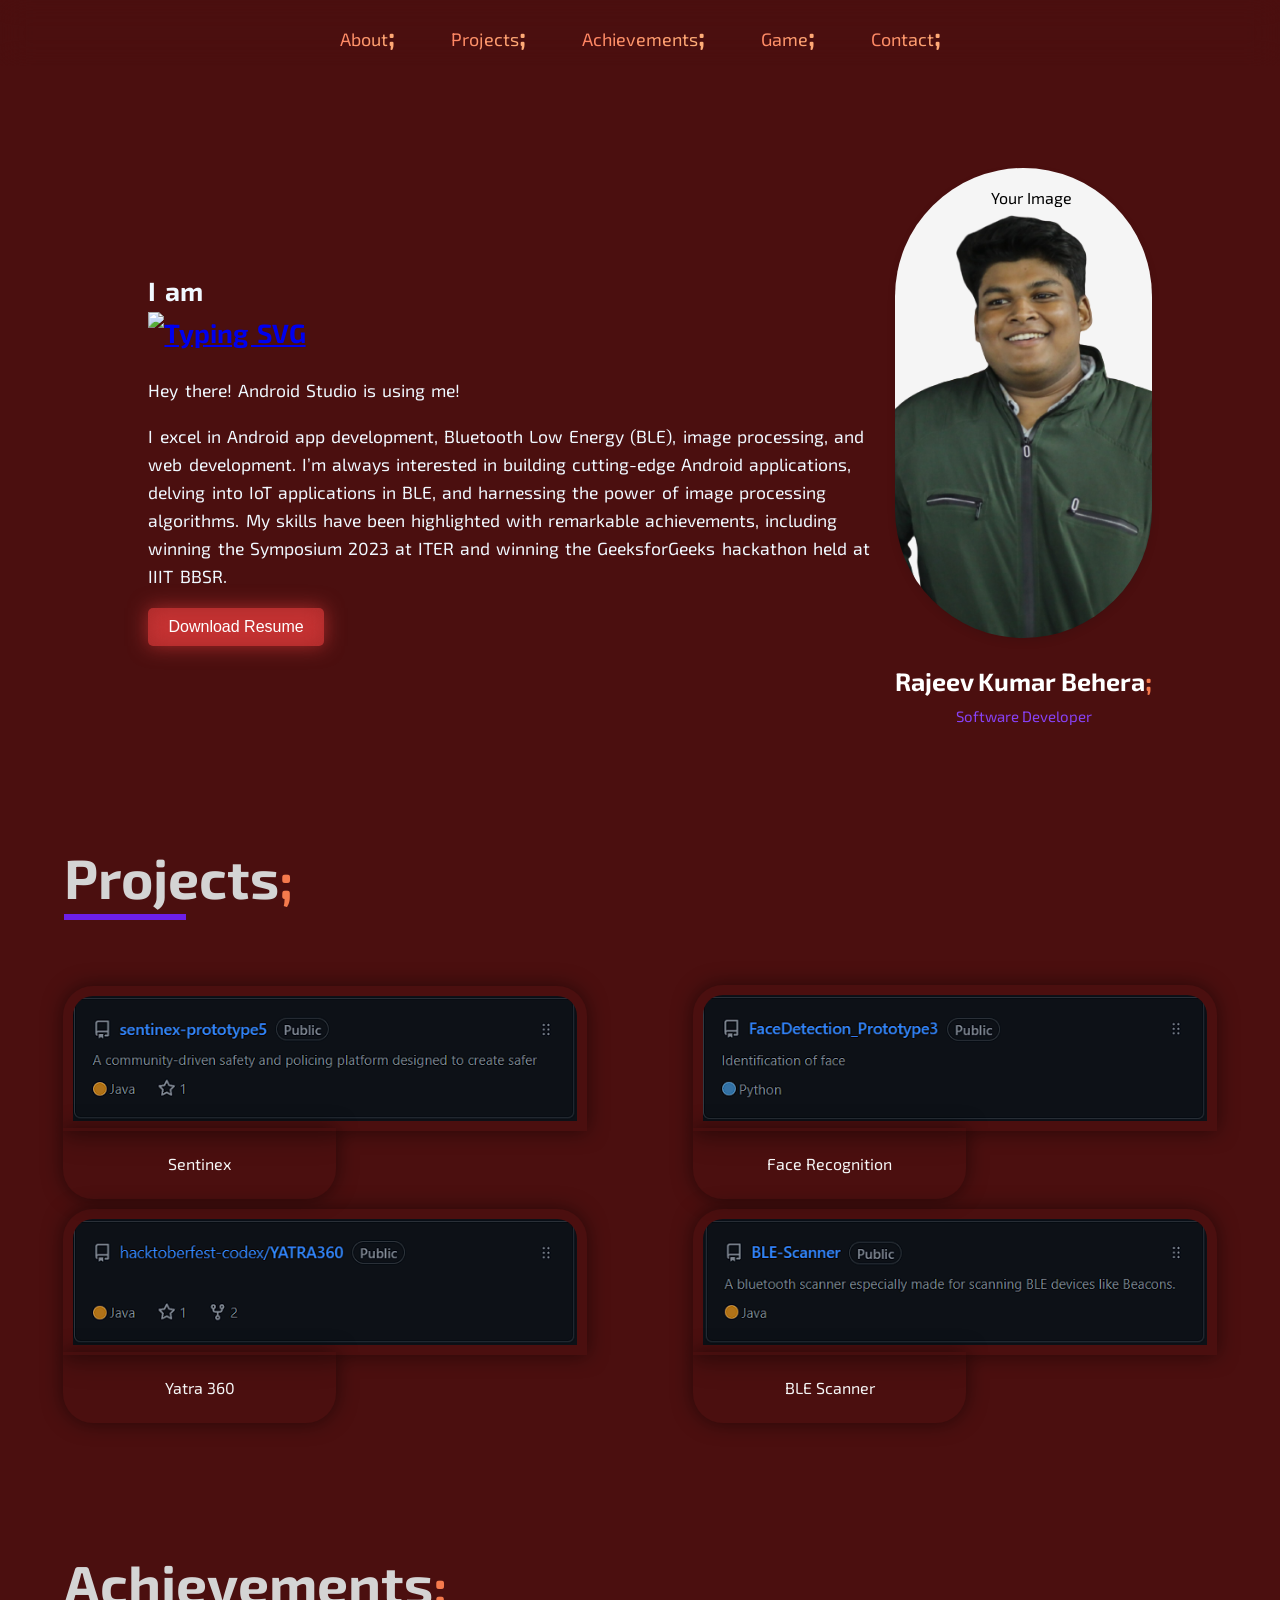
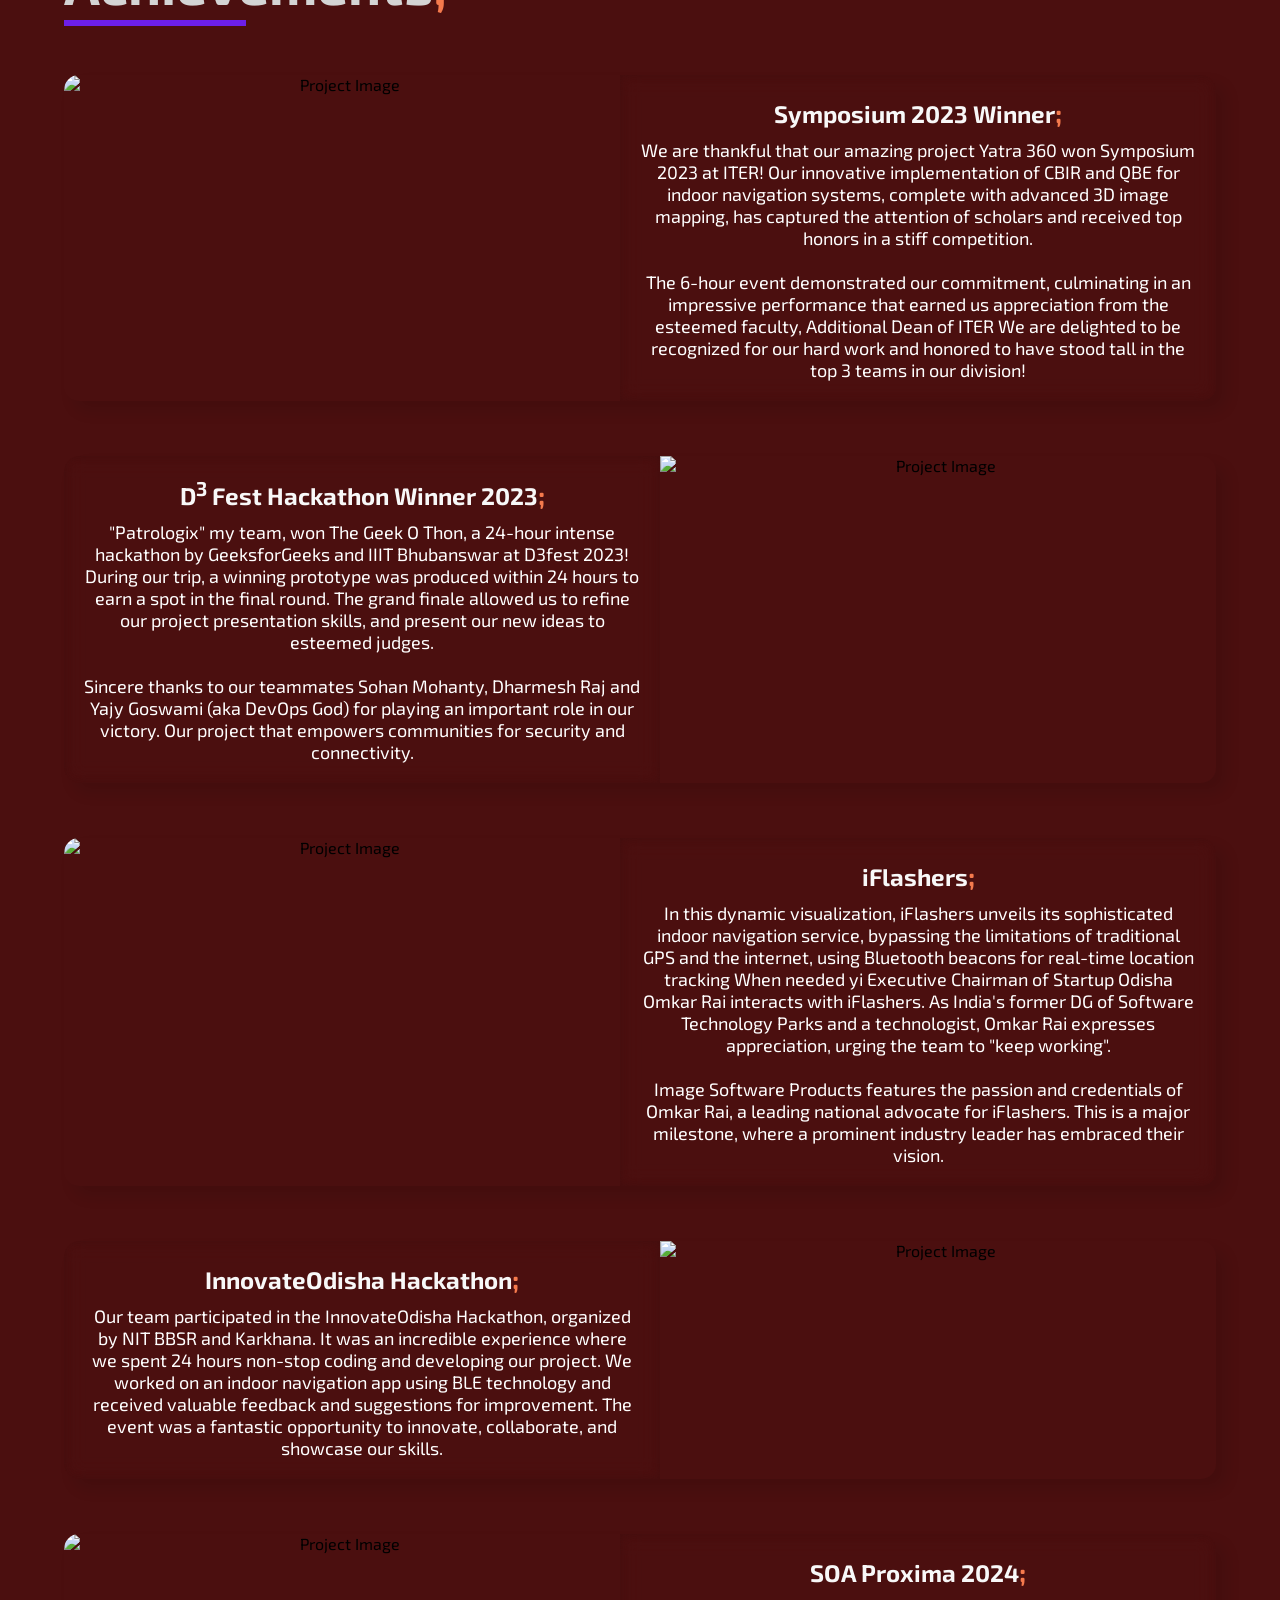
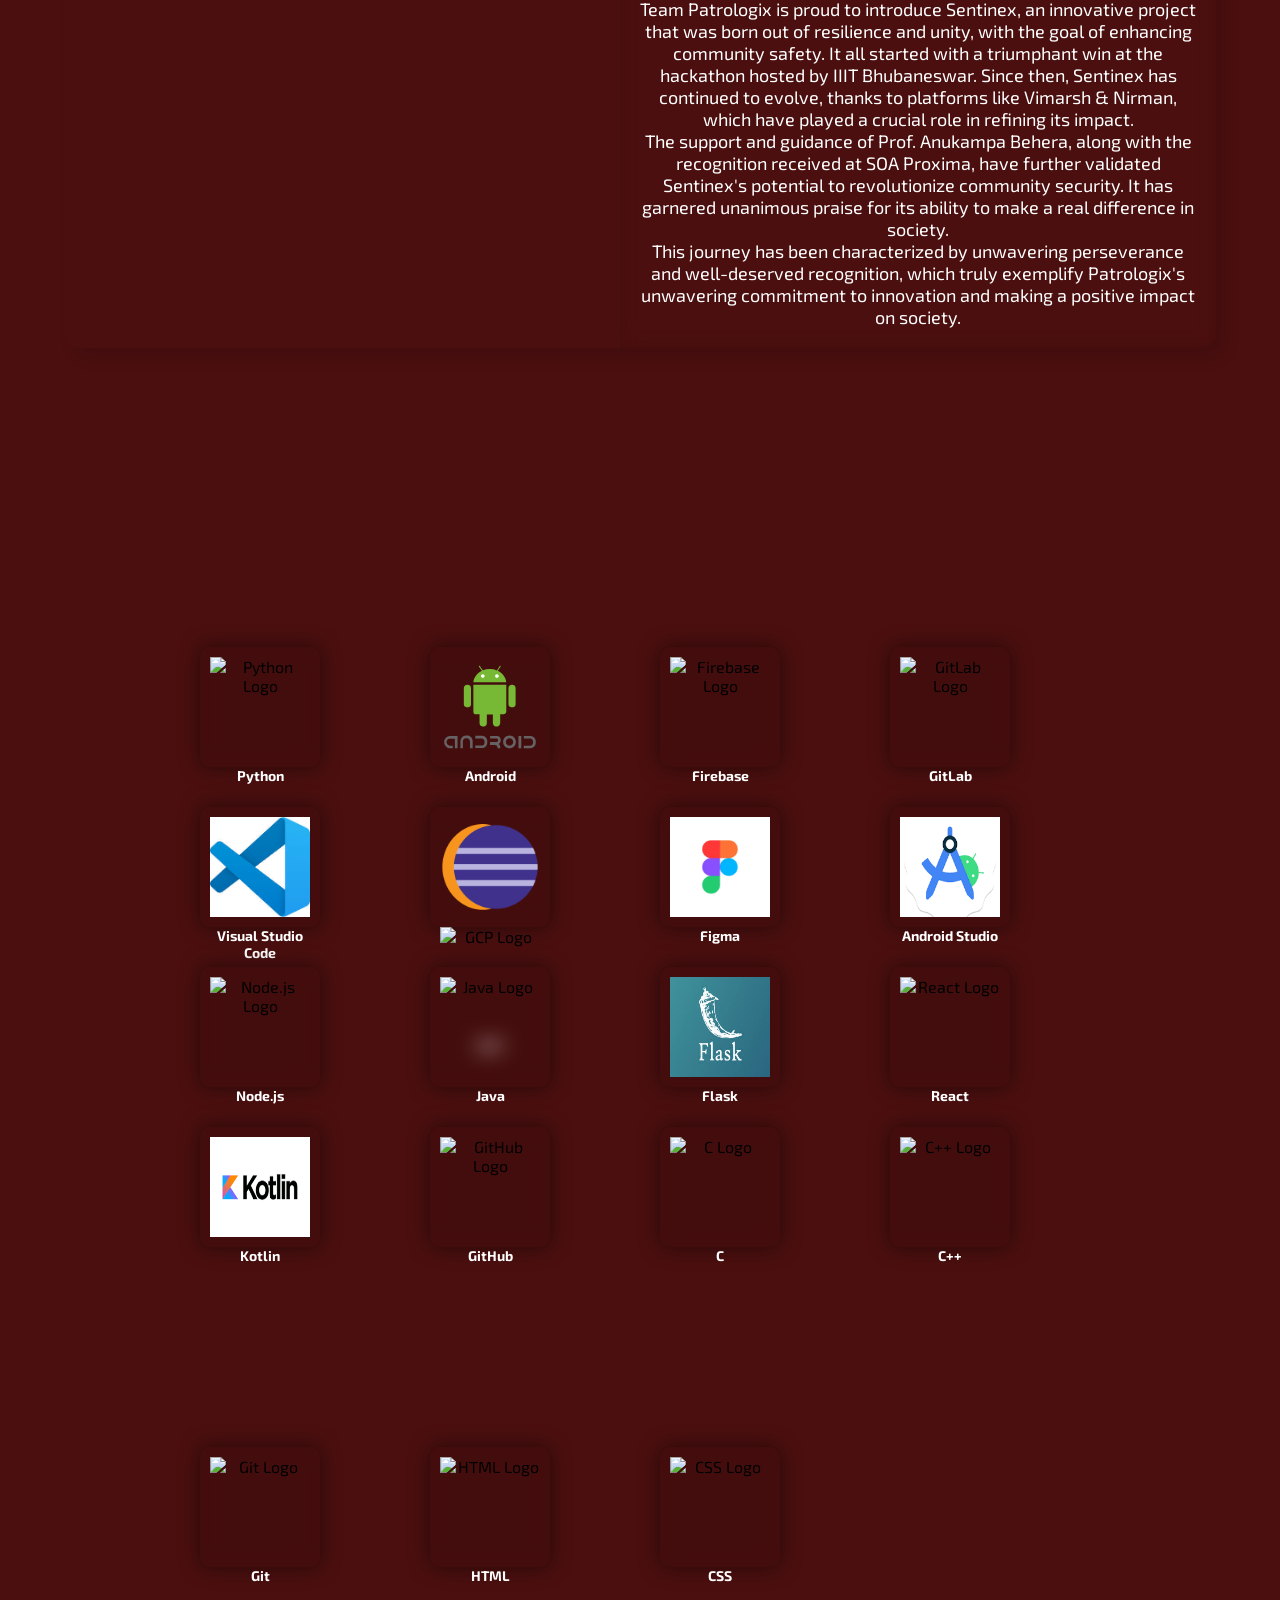
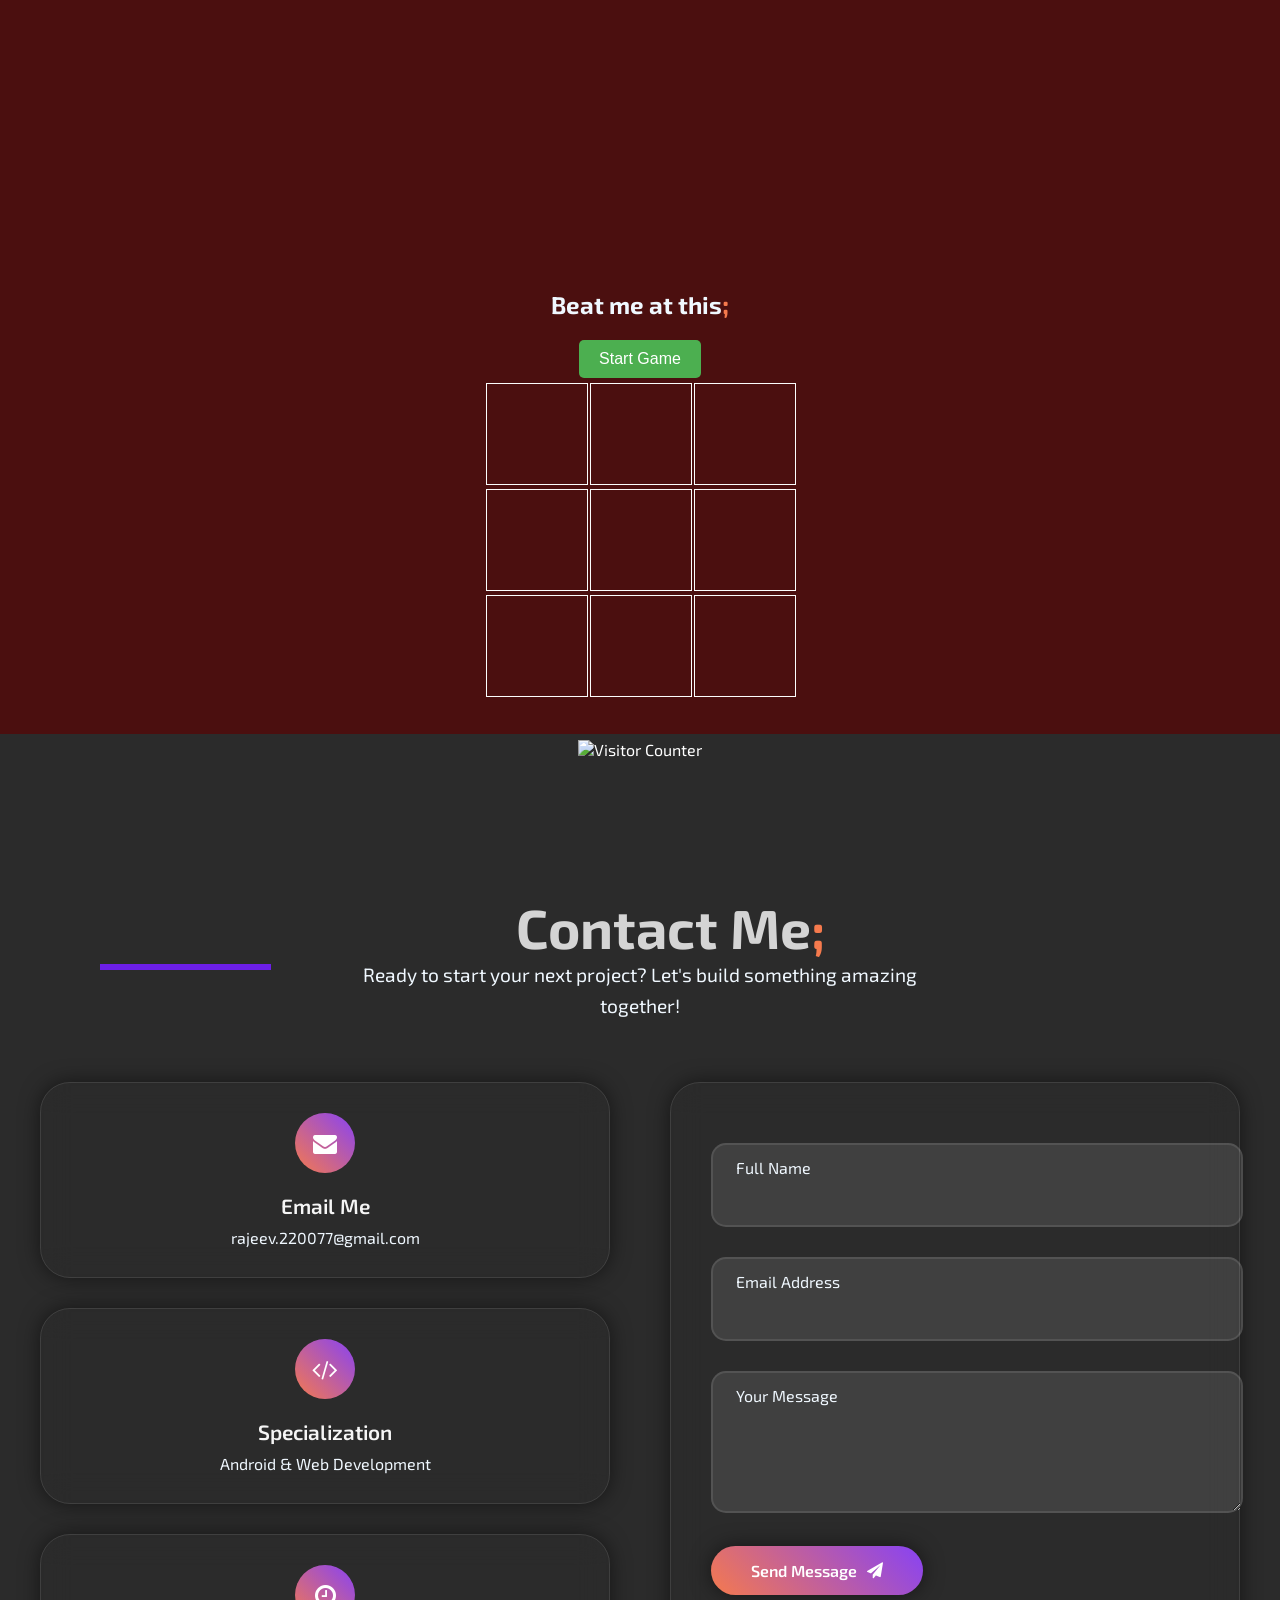
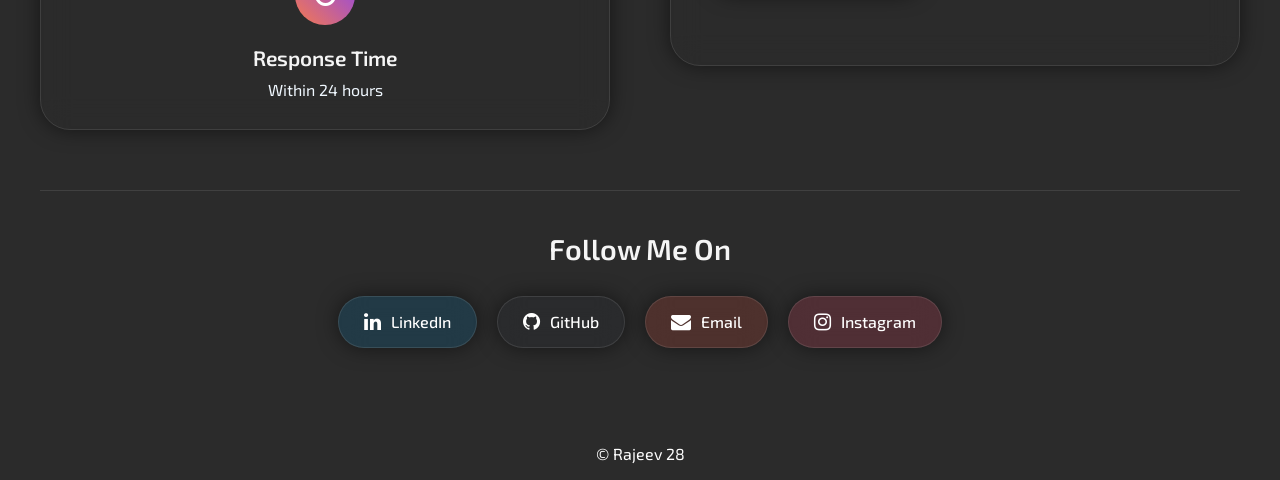
==== index.html @ dfd8c382 "Added new images for all empty image paths" ====
<!DOCTYPE html>
<html>
  <head>
    <title>Raj</title>
    <meta name="viewport" content="width=device-width, initial-scale=1.0" />
    <link
      rel="icon"
      href="https://firebasestorage.googleapis.com/v0/b/portfolio-2a7b9.appspot.com/o/unnamed%20(4)-photoaidcom-cropped%20(1).png?alt=media&token=f99212d1-dc96-49fc-892a-70d286447547"
      type="image/x-icon"
    />
    <link
      rel="shortcut icon"
      href="https://firebasestorage.googleapis.com/v0/b/portfolio-2a7b9.appspot.com/o/unnamed%20(4)-photoaidcom-cropped%20(1).png?alt=media&token=f99212d1-dc96-49fc-892a-70d286447547"
      type="image/x-icon"
    />
    <link
      rel="stylesheet"
      href="https://cdnjs.cloudflare.com/ajax/libs/font-awesome/4.7.0/css/font-awesome.min.css"
    />
    <link rel="stylesheet" href="./index.css" />
  </head>
  <style>
    .cursor {
      cursor: row-resize;
    }

    #btn {
      position: relative;
      background-color: rgba(210, 55, 55, 0.7);
      color: #fff;
      padding: 10px 20px;
      border: none;
      border-radius: 5px;
      font-size: 16px;
      cursor: pointer;
      backdrop-filter: blur(15px);
      transition: all 0.3s ease;
    }

    #btn::before {
      content: "";
      position: absolute;
      top: 0;
      left: 0;
      right: 0;
      bottom: 0;
      background-color: inherit;
      filter: blur(10px);
      z-index: -1;
    }

    #btn:hover {
      background-color: #0056b3;
      transform: scale(1.1);
    }

    #btn:hover::before {
      background-color: rgba(0, 86, 179, 0.7);
    }

    .image-container-wrapper {
      text-align: center;
    }

    .loading-screen {
      position: fixed;
      width: 100%;
      height: 100vh;
      display: flex;
      align-items: center;
      justify-content: center;
      z-index: 9999;
      transition: opacity 0.5s ease-out;
    }

    .loading-screen.hidden {
      opacity: 0;
      pointer-events: none;
    }
  </style>

  <body>
    <!-- <div id="loading-screen">
    <div class="loader"></div>
</div> -->

    <div class="loading-screen" id="loading-screen">
      <p style="color: rgb(0, 0, 0); font-size: 24px">Loading...</p>
    </div>
    <script>
      window.addEventListener("load", function () {
        var loadingScreen = document.getElementById("loading-screen");
        loadingScreen.classList.add("hidden");
        setTimeout(function () {
          loadingScreen.style.display = "none";
        }, 500);
      });
    </script>
    <header id="header">
      <div class="container">
        <!-- <a href="#header" class="cursor" >Home<b style="color: rgb(245, 122, 77); font-size: 28px;">;</b></a> -->
        <a href="#home" class="cursor"
          >About<b style="color: rgb(245, 122, 77); font-size: 28px">;</b></a
        >
        <a href="#proHead" class="cursor"
          >Projects<b style="color: rgb(245, 122, 77); font-size: 28px">;</b></a
        >
        <a href="#achivements" class="cursor"
          >Achievements<b style="color: rgb(245, 122, 77); font-size: 28px"
            >;</b
          ></a
        >
        <a href="#tictac" class="cursor"
          >Game<b style="color: rgb(245, 122, 77); font-size: 28px">;</b></a
        >
        <a href="#contact" class="cursor"
          >Contact<b style="color: rgb(245, 122, 77); font-size: 28px">;</b></a
        >
      </div>

      <!-- <section class="slider">          
          <div class="slides">
            <div class="item active" id="slide1">
              <img src="https://firebasestorage.googleapis.com/v0/b/portfolio-2a7b9.appspot.com/o/memount.jpg?alt=media&token=c7bac570-567a-49d6-b694-3ad46cfb6465" alt="slide1" />
                    <div class="text-overlay">
                      <p>SELECT <span style="color: red;">*</span> FROM <span style="color: red;">World</span> WHERE <span style="color: red;">"Someone"</span> LIKE <span style="color: red;">"%You%"</span></p>
                    </div>
                </div>
            <div class="item" id="slide2">
              <img src="https://firebasestorage.googleapis.com/v0/b/portfolio-2a7b9.appspot.com/o/symposium1.png?alt=media&token=e22aaa8c-aa1b-42a3-9d29-a7963ab20de9" alt="slide2" />
            </div>
            <div class="item" id="slide3">
              <img src="https://firebasestorage.googleapis.com/v0/b/portfolio-2a7b9.appspot.com/o/symposium2.jpg?alt=media&token=3d8b95af-8c82-4aa5-a25a-c40efa0da885"  alt="slide3" />
            </div>
            <div class="item" id="slide4">
              <img src="https://firebasestorage.googleapis.com/v0/b/portfolio-2a7b9.appspot.com/o/d3fest2.jpg?alt=media&token=631ac898-55e5-4607-b956-c9afc23292d7" alt="slide4" />
            </div>
            <div class="item" id="slide5">
              <img src="https://firebasestorage.googleapis.com/v0/b/portfolio-2a7b9.appspot.com/o/IMG-20230425-WA0033.jpg?alt=media&token=070928e4-83df-4efd-a2ce-7780d3ce3b65" alt="slide5" />
            </div>
            <div class="item" id="slide6">
              <img src="https://firebasestorage.googleapis.com/v0/b/portfolio-2a7b9.appspot.com/o/innovateodisha.jpg?alt=media&token=6321fbe6-f1d9-49c7-9c74-2c6b6a721ed6" alt="slide6" />
            </div>
          </div>
          <div class="buttons" >
            <i onclick="slider('slide1')" class="" aria-hidden="true">o</i>
            <i onclick="slider('slide2')" class="" aria-hidden="true">o</i>
            <i onclick="slider('slide3')" class="" aria-hidden="true">o</i>
            <i onclick="slider('slide4')" class="" aria-hidden="true">o</i>
            <i onclick="slider('slide5')" class="" aria-hidden="true">o</i>
            <i onclick="slider('slide6')" class="" aria-hidden="true">o</i>
          </div>
        </section> -->
    </header>

    <section id="home">
      <div class="content-container">
        <div class="text-content">
          <h2>
            I am <br />
            <a href="https://git.io/typing-svg">
              <img
                src="https://readme-typing-svg.demolab.com?font=Pixelify+Sans&size=40&pause=1000&color=8742F5&background=1E27DC00&random=false&width=340&lines=Rajeev;Android+Developer+;Web+Developer+;Chess+Player+"
                alt="Typing SVG"
              />
            </a>
          </h2>

          <p>Hey there! Android Studio is using me!</p>
          <p>
            I excel in Android app development, Bluetooth Low Energy (BLE),
            image processing, and web development. I’m always interested in
            building cutting-edge Android applications, delving into IoT
            applications in BLE, and harnessing the power of image processing
            algorithms. My skills have been highlighted with remarkable
            achievements, including winning the Symposium 2023 at ITER and
            winning the GeeksforGeeks hackathon held at IIIT BBSR.
          </p>
          <a
            href="https://firebasestorage.googleapis.com/v0/b/portfolio-2a7b9.appspot.com/o/certificates%2FRajeev-kumar-Behera-73.pdf?alt=media&token=56854e39-bc74-4786-8ee8-3c1d9c55b363"
            download="Rajeev_Resume.pdf"
          >
            <button id="btn">Download Resume</button>
          </a>
        </div>

        <div class="image-container-wrapper">
          <div class="image-container" id="rightSlideImage">
            <img
              src="https://firebasestorage.googleapis.com/v0/b/portfolio-2a7b9.appspot.com/o/profile.png?alt=media&token=c0d8808f-3fbb-4010-80e8-2570579a48df"
              alt="Your Image"
            />
          </div>
          <div class="image-text">
            <p
              style="
                color: hsl(0, 0%, 100%);
                font-size: 25px;
                font-weight: bold;
                margin-bottom: 10px;
              "
            >
              Rajeev Kumar Behera<b
                style="color: rgb(245, 122, 77); font-size: 28px"
                >;</b
              >
            </p>
            <p style="color: #8742f5; font-size: 15px; margin: 0">
              Software Developer
            </p>
          </div>
        </div>
      </div>
    </section>
    <section id="proHead">
      <p class="sheading">
        Projects<b class="semicolon">;</b>
        <span
          style="
            position: absolute;
            bottom: -10px;
            left: 0;
            width: 10%;
            height: 6px;
            background-color: #6c1fe8;
          "
        ></span>
      </p>
    </section>
    <section id="projects" class="project">
      <div class="project-container">
        <div class="project1">
          <a
            href="https://github.com/yesiamrajeev/sentenix-proto-1"
            target="_blank"
          >
            <img
              src="./imgproject/sentinexpro.png"
              class="proimg"
              alt="Project Image"
            />
          </a>
          <div class="project-text1">
            <p>Sentinex</p>
          </div>
        </div>

        <div class="project2">
          <a
            href="https://github.com/yesiamrajeev/FaceDetection_Prototype3"
            target="_blank"
          >
            <img
              src="./imgproject/facepro.png"
              width="15%"
              height="15%"
              class="proimg"
              alt="Project Image"
            />
          </a>
          <div class="project-text2">
            <p>Face Recognition</p>
          </div>
        </div>

        <!-- <div class="project3">
              <a href="https://github.com/example/project2" target="_blank">
                  <img src="./imgproject/Screenshot 2023-11-29 000733.png" width="15%" height="15%" class="proimg" alt="Project Image">
              </a>
              <div class="project-text3">
                  <p>Project3</p>
              </div>
          </div>
      
          <div class="project4">
              <a href="https://github.com/example/project3" target="_blank">
                  <img src="./imgproject/Screenshot 2023-11-29 000733.png" width="15%" height="15%" class="proimg" alt="Project Image">
              </a>
              <div class="project-text4">
                  <p>Project4</p>
              </div>
          </div> -->
      </div>
    </section>

    <section class="project">
      <div class="project-container">
        <div class="project3">
          <a
            href="https://github.com/hacktoberfest-codex/YATRA360"
            target="_blank"
          >
            <img
              src="./imgproject/yatra360.png"
              width="15%"
              height="15%"
              class="proimg"
              alt="Project Image"
            />
          </a>
          <div class="project-text3">
            <p>Yatra 360</p>
          </div>
        </div>

        <div class="project4">
          <a href="https://github.com/yesiamrajeev/BLE-Scanner" target="_blank">
            <img
              src="./imgproject/scanner2.png"
              width="15%"
              height="15%"
              class="proimg"
              alt="Project Image"
            />
          </a>
          <div class="project-text4">
            <p>BLE Scanner</p>
          </div>
        </div>
      </div>
    </section>

    <section id="achivements" class="hero">
      <p class="Aheading">
        Achievements<b class="semicolon">;</b>
        <span
          style="
            position: absolute;
            bottom: -10px;
            left: 0;
            width: 15%;
            height: 6px;
            background-color: #6c1fe8;
          "
        ></span>
      </p>
      <div class="achivements-container">
        <div class="a1">
          <div class="achievement-card">
            <img
              src="https://firebasestorage.googleapis.com/v0/b/portfolio-2a7b9.appspot.com/o/symposium1.png?alt=media&token=e22aaa8c-aa1b-42a3-9d29-a7963ab20de9"
              style="object-fit: cover"
              alt="Project Image"
            />
            <div class="text">
              <h2>
                Symposium 2023 Winner<b
                  style="color: rgb(245, 122, 77); font-size: 28px"
                  >;</b
                >
              </h2>
              <p>
                We are thankful that our amazing project Yatra 360 won Symposium
                2023 at ITER! Our innovative implementation of CBIR and QBE for
                indoor navigation systems, complete with advanced 3D image
                mapping, has captured the attention of scholars and received top
                honors in a stiff competition. <br />
                <br />
                The 6-hour event demonstrated our commitment, culminating in an
                impressive performance that earned us appreciation from the
                esteemed faculty, Additional Dean of ITER We are delighted to be
                recognized for our hard work and honored to have stood tall in
                the top 3 teams in our division!
              </p>
            </div>
          </div>
        </div>

        <div class="a2">
          <div class="achievement-card">
            <div class="text">
              <h2>
                D<sup>3</sup> Fest Hackathon Winner 2023<b
                  style="color: rgb(245, 122, 77); font-size: 28px"
                  >;</b
                >
              </h2>
              <p>
                "Patrologix" my team, won The Geek O Thon, a 24-hour intense
                hackathon by GeeksforGeeks and IIIT Bhubanswar at D3fest 2023!
                During our trip, a winning prototype was produced within 24
                hours to earn a spot in the final round. The grand finale
                allowed us to refine our project presentation skills, and
                present our new ideas to esteemed judges. <br />
                <br />
                Sincere thanks to our teammates Sohan Mohanty, Dharmesh Raj and
                Yajy Goswami (aka DevOps God) for playing an important role in our victory. Our
                project that empowers communities for security and connectivity.
              </p>
            </div>
            <img
              src="https://firebasestorage.googleapis.com/v0/b/portfolio-2a7b9.appspot.com/o/D3fest.jpeg?alt=media&token=7271560b-0049-4a11-b737-2b22ee084fd9"
              style="object-fit: cover"
              alt="Project Image"
            />
          </div>
        </div>

        <div class="a3">
          <div class="achievement-card">
            <img
              src="https://firebasestorage.googleapis.com/v0/b/portfolio-2a7b9.appspot.com/o/DSC_1434.png?alt=media&token=caf720e5-1577-4a9c-a633-b26d6a8d9369"
              style="object-fit: cover"
              alt="Project Image"
            />
            <div class="text">
              <h2>
                iFlashers<b style="color: rgb(245, 122, 77); font-size: 28px"
                  >;</b
                >
              </h2>
              <p>
                In this dynamic visualization, iFlashers unveils its
                sophisticated indoor navigation service, bypassing the
                limitations of traditional GPS and the internet, using Bluetooth
                beacons for real-time location tracking When needed yi Executive
                Chairman of Startup Odisha Omkar Rai interacts with iFlashers.
                As India's former DG of Software Technology Parks and a
                technologist, Omkar Rai expresses appreciation, urging the team
                to "keep working". <br />
                <br />Image Software Products features the passion and
                credentials of Omkar Rai, a leading national advocate for
                iFlashers. This is a major milestone, where a prominent industry
                leader has embraced their vision.
              </p>
            </div>
          </div>
        </div>

        <div class="a4">
          <div class="achievement-card">
            <div class="text">
              <h2>
                InnovateOdisha Hackathon<b
                  style="color: rgb(245, 122, 77); font-size: 28px"
                  >;</b
                >
              </h2>
              <p>
                Our team participated in the InnovateOdisha Hackathon, organized
                by NIT BBSR and Karkhana. It was an incredible experience where
                we spent 24 hours non-stop coding and developing our project. We
                worked on an indoor navigation app using BLE technology and
                received valuable feedback and suggestions for improvement. The
                event was a fantastic opportunity to innovate, collaborate, and
                showcase our skills.
              </p>
            </div>
            <img
              src="https://firebasestorage.googleapis.com/v0/b/portfolio-2a7b9.appspot.com/o/innovateodisha%20(1).jpg?alt=media&token=f19d8274-ae91-41cc-91b7-2aa3c5d93219"
              style="object-fit: cover"
              alt="Project Image"
            />
          </div>
        </div>

        <div class="a3">
          <div class="achievement-card">
            <img
              src="https://firebasestorage.googleapis.com/v0/b/portfolio-2a7b9.appspot.com/o/WhatsApp%20Image%202024-04-27%20at%2022.43.57_bb70b429.jpg?alt=media&token=d5bbec97-d744-48a2-be95-befacea4b977"
              style="object-fit: cover"
              alt="Project Image"
            />
            <div class="text">
              <h2>
                SOA Proxima 2024<b
                  style="color: rgb(245, 122, 77); font-size: 28px"
                  >;</b
                >
              </h2>
              <p>
                Team Patrologix is proud to introduce Sentinex, an innovative
                project that was born out of resilience and unity, with the goal
                of enhancing community safety. It all started with a triumphant
                win at the hackathon hosted by IIIT Bhubaneswar. Since then,
                Sentinex has continued to evolve, thanks to platforms like
                Vimarsh & Nirman, which have played a crucial role in refining
                its impact.
                <br />
                The support and guidance of Prof. Anukampa Behera, along with
                the recognition received at SOA Proxima, have further validated
                Sentinex's potential to revolutionize community security. It has
                garnered unanimous praise for its ability to make a real
                difference in society.
                <br />
                This journey has been characterized by unwavering perseverance
                and well-deserved recognition, which truly exemplify
                Patrologix's unwavering commitment to innovation and making a
                positive impact on society.
              </p>
            </div>
          </div>
        </div>

        <!-- <div class="a1">
                                    <div class="a-text1">
                                        <p>We are thankful that our amazing project Yatra 360 won Symposium 2023 at ITER! Our innovative implementation of CBIR and QBE 
                                          for indoor navigation systems, complete with advanced 3D image mapping, has captured the attention of scholars and received top 
                                          honors in a stiff competition. <br> <br> The 6-hour event demonstrated our commitment, culminating in an impressive performance that 
                                          earned us appreciation from the esteemed faculty, Additional Dean of ITER We are delighted to be recognized for our hard work 
                                          and honored to have stood tall in the top 3 teams in our division!</p>
                                          
                                    </div>
                                      <img src="https://firebasestorage.googleapis.com/v0/b/portfolio-2a7b9.appspot.com/o/symposium1.png?alt=media&token=e22aaa8c-aa1b-42a3-9d29-a7963ab20de9"  style="object-fit: cover;" class="proimg2" alt="Project Image">
                              </div>
              
                              <div class="a2">
                                      <img src="https://firebasestorage.googleapis.com/v0/b/portfolio-2a7b9.appspot.com/o/d3.jpg?alt=media&token=d0531982-a19e-40ae-9528-fd4311846f92" width="15%" height="15%" class="proimg3" alt="Project Image">
                                  <div class="a-text2" style="padding-top: 1px;">
                                      <p>"Patrologix" my team, won The Geek O Thon, a 24-hour intense hackathon by GeeksforGeeks and IIIT Bhubanswar at D3fest 2023!
                                        During our trip, a winning prototype was produced within 24 hours to earn a spot in the final round. The grand finale allowed us to
                                        refine our project presentation skills, and present our new ideas to esteemed judges. <br> <br>
                                        Sincere thanks to our teammates Sohan Mohanty, Dharmesh Raj and Yajy Goswami for playing an important role in our victory. Our project that empowers communities for
                                          security and connectivity.</p>
                                  </div>
                              </div>
      
                              <div class="a3">
                                <div class="a-text3">
                                  <p>In this dynamic visualization, iFlashers unveils its sophisticated indoor navigation service, bypassing the limitations
                                    of traditional GPS and the internet, using Bluetooth beacons for real-time location tracking When needed yi Executive Chairman of Startup 
                                    Odisha Omkar Rai interacts with iFlashers. As India's former DG of Software Technology Parks and a technologist, Omkar Rai expresses 
                                    appreciation, urging the team to "keep working". <br> <br>Image Software Products features the passion and credentials of Omkar Rai, a leading 
                                    national advocate for iFlashers. This is a major milestone, where a prominent industry leader has embraced their vision.</p>
                              </div>
                                      <img src="https://firebasestorage.googleapis.com/v0/b/portfolio-2a7b9.appspot.com/o/DSC_1434.png?alt=media&token=caf720e5-1577-4a9c-a633-b26d6a8d9369" width="15%" height="15%" class="proimg2" alt="Project Image">
                              </div>
      
                              <div class="a4">
                                      <img src="https://firebasestorage.googleapis.com/v0/b/portfolio-2a7b9.appspot.com/o/innovateodisha%20(1).jpg?alt=media&token=f19d8274-ae91-41cc-91b7-2aa3c5d93219" width="15%" height="15%" class="proimg3" alt="Project Image">
                                  <div class="a-text4">

                                      <p>Description4</p>

                                  </div>
                              </div> -->
      </div>
    </section>

    <section id="skills">
      <div class="card animate-on-scroll">
        <img
          src="https://www.python.org/static/community_logos/python-logo-generic.svg"
          alt="Python Logo"
          class="logo"
        />
        <h3>Python</h3>
      </div>

      <div class="card animate-on-scroll">
        <img
          src="imgproject\AndroidLogo.svg" alt="Android Logo" class="logo"
        />
        <h3>Android</h3>
      </div>

      <div class="card animate-on-scroll">
        <img
          src="https://firebase.google.com/images/brand-guidelines/logo-vertical.png"
          alt="Firebase Logo"
          class="logo"
        />
        <h3>Firebase</h3>
      </div>

      <div class="card animate-on-scroll">
        <img
          src="https://about.gitlab.com/images/press/logo/png/gitlab-icon-rgb.png"
          alt="GitLab Logo"
          class="logo"
        />
        <h3>GitLab</h3>
      </div>

      <div class="card animate-on-scroll">
        <img
          src="imgproject\VSCodeLogo.jpeg" alt="Visual Studio Code Logo"
          class="logo"
        />
        <h3>Visual Studio Code</h3>
      </div>

      <div class="card animate-on-scroll">
        <img
          src="imgproject\eclipse_logo.png"
          alt="Eclipse Logo"
          class="logo
        />
        <h3>Eclipse</h3>
      </div>

      <div class="card animate-on-scroll">
        <img
          src="https://cloud.google.com/images/social-icon-google-cloud-1200-630.png"
          alt="GCP Logo"
          class="logo"
        />
        <h3>GCP</h3>
      </div>

      <div class="card animate-on-scroll">
        <img
          src="imgproject\FigmaLogo.jpeg" alt="Figma Logo"
          class="logo"
        />
        <h3>Figma</h3>
      </div>

      <div class="card animate-on-scroll">
        <img
          src="imgproject\AndroidSTudio.jpg"
          alt="Android Studio Logo"
          class="logo"
        />
        <h3>Android Studio</h3>
      </div>

      <div class="card animate-on-scroll">
        <img
          src="https://cdn.worldvectorlogo.com/logos/nodejs-icon.svg"
          alt="Node.js Logo"
          class="logo"
        />
        <h3>Node.js</h3>
      </div>

      <div class="card animate-on-scroll">
        <img
          src="https://cdn.worldvectorlogo.com/logos/java-4.svg"
          alt="Java Logo"
          class="logo"
        />
        <h3>Java</h3>
      </div>

      <div class="card animate-on-scroll">
        <img
          src="imgproject\FlaskLogo.jpeg"
          alt="Flask Logo"
          class="logo"
        />
        <h3>Flask</h3>
      </div>

      <div class="card animate-on-scroll">
        <img
          src="https://cdn.worldvectorlogo.com/logos/react-2.svg"
          alt="React Logo"
          class="logo"
        />
        <h3>React</h3>
      </div>

      <div class="card animate-on-scroll">
        <img src="imgproject\Kotlin Logo.png" alt="Kotlin Logo" class="logo" />
        <h3>Kotlin</h3>
      </div>

      <div class="card animate-on-scroll">
        <img
          src="https://cdn.worldvectorlogo.com/logos/github-icon.svg"
          alt="GitHub Logo"
          class="logo"
        />
        <h3>GitHub</h3>
      </div>

      <div class="card animate-on-scroll">
        <img
          src="https://cdn.worldvectorlogo.com/logos/c.svg"
          alt="C Logo"
          class="logo"
        />
        <h3>C</h3>
      </div>

      <div class="card animate-on-scroll">
        <img
          src="https://cdn.worldvectorlogo.com/logos/c--4.svg"
          alt="C++ Logo"
          class="logo"
        />
        <h3>C++</h3>
      </div>

      <div class="card animate-on-scroll">
        <img
          src="imgproject\mysql_logo.png"
          alt="MySQL Logo"
          class="logo"
        />
        <h3>MySQL</h3>
      </div>

      <div class="card animate-on-scroll">
        <img
          src="https://cdn.worldvectorlogo.com/logos/ubuntu-2.svg"
          alt="Ubuntu Logo"
          class="logo"
        />
        <h3>Ubuntu</h3>
      </div>

      <div class="card animate-on-scroll">
        <img
          src="https://cdn.worldvectorlogo.com/logos/bootstrap-4.svg"
          alt="Bootstrap Logo"
          class="logo"
        />
        <h3>Bootstrap</h3>
      </div>

      <div class="card animate-on-scroll">
        <img
          src="https://cdn.worldvectorlogo.com/logos/javascript-1.svg"
          alt="JavaScript Logo"
          class="logo"
        />
        <h3>JavaScript</h3>
      </div>

      <div class="card animate-on-scroll">
        <img
          src="https://cdn.worldvectorlogo.com/logos/git-icon.svg"
          alt="Git Logo"
          class="logo"
        />
        <h3>Git</h3>
      </div>

      <div class="card animate-on-scroll">
        <img
          src="https://cdn.worldvectorlogo.com/logos/html5-2.svg"
          alt="HTML Logo"
          class="logo"
        />
        <h3>HTML</h3>
      </div>

      <div class="card animate-on-scroll">
        <img
          src="https://cdn.worldvectorlogo.com/logos/css-3.svg"
          alt="CSS Logo"
          class="logo"
        />
        <h3>CSS</h3>
      </div>
    </section>

    <section>
      <div class="tictac-content" id="tictac">
        <h1>
          Beat me at this<b style="color: rgb(245, 122, 77); font-size: 28px"
            >;</b
          >
        </h1>
        <button onclick="startGame()">Start Game</button>
        <div class="board" id="board"></div>
        <p id="turn-info"></p>
        <script src="./index.js"></script>
      </div>
    </section>

    <footer>
     <div class="visitor-counter-container">
  <div class="visitor-counter">
    <div class="counter-header">
      <div class="counter-icon"></div>

    </div>
    <div class="counter-stats">
      <div class="stat-item" style="text-align: center;">
        <img 
          src="https://hits.sh/github.com/yesiamrajeev/portfolio.svg?style=flat&label=Total%20Visits&extraCount=0&color=f57a4d&labelColor=5c0a0a" 
          alt="Visitor Counter"
          style="height: 30px; margin-top: 5px;">
      </div>
    </div>
  </div>
</div>
      </div>
      <section id="contact">
        <div class="contact-container">
          <div class="contact-header">
            <p class="sheading">
              Contact Me<b class="semicolon">;</b>
              <span
                style="
                  position: absolute;
                  bottom: -10px;
                  left: 0;
                  width: 15%;
                  height: 6px;
                  background-color: #6c1fe8;
                "
              ></span>
            </p>
            <p class="contact-subtitle">
              Ready to start your next project? Let's build something amazing
              together!
            </p>
          </div>

          <div class="contact-content">
            <div class="contact-info">
              <div class="info-card">
                <div class="info-icon">
                  <i class="fa fa-envelope"></i>
                </div>
                <h3>Email Me</h3>
                <p>rajeev.220077@gmail.com</p>
              </div>

              <div class="info-card">
                <div class="info-icon">
                  <i class="fa fa-code"></i>
                </div>
                <h3>Specialization</h3>
                <p>Android & Web Development</p>
              </div>

              <div class="info-card">
                <div class="info-icon">
                  <i class="fa fa-clock-o"></i>
                </div>
                <h3>Response Time</h3>
                <p>Within 24 hours</p>
              </div>
            </div>

            <div class="contact-form-wrapper">
              <div id="contactForm1">
                <form action="" id="contactForm">
                  <div class="alert">
                    <i class="fa fa-check-circle"></i>
                    <span>Your message has been sent successfully!</span>
                  </div>
                  <div class="success-alert">
                    <i class="fa fa-check-circle"></i>
                    <span>Message sent successfully!</span>
                  </div>

                  <div class="form-group">
                    <div class="inputBox">
                      <input type="text" id="name" placeholder=" " required />
                      <label for="name">Full Name</label>
                      <span class="input-border"></span>
                    </div>
                  </div>

                  <div class="form-group">
                    <div class="inputBox">
                      <input
                        type="email"
                        id="emailid"
                        placeholder=" "
                        required
                      />
                      <label for="emailid">Email Address</label>
                      <span class="input-border"></span>
                    </div>
                  </div>

                  <div class="form-group">
                    <div class="inputBox">
                      <textarea
                        id="msgContent"
                        rows="6"
                        placeholder=" "
                        required
                      ></textarea>
                      <label for="msgContent">Your Message</label>
                      <span class="input-border"></span>
                    </div>
                  </div>

                  <div class="form-group">
                    <button type="submit" class="submit-btn">
                      <span class="btn-text">Send Message</span>
                      <i class="fa fa-paper-plane btn-icon"></i>
                    </button>
                  </div>
                </form>
              </div>
            </div>
          </div>

          <div class="social-section">
            <h3 class="social-title">Follow Me On</h3>
            <div class="social-links">
              <a
                href="https://www.linkedin.com/in/rajeev-kumar-behera-36403428b/"
                class="social-link linkedin"
                title="LinkedIn"
              >
                <i class="fa fa-linkedin"></i>
                <span class="social-text">LinkedIn</span>
              </a>
              <a
                href="https://github.com/yesiamrajeev"
                class="social-link github"
                title="GitHub"
              >
                <i class="fa fa-github"></i>
                <span class="social-text">GitHub</span>
              </a>
              <a
                href="mailto:rajeev.220077@gmail.com"
                class="social-link email"
                title="Email"
              >
                <i class="fa fa-envelope"></i>
                <span class="social-text">Email</span>
              </a>
              <a
                href="https://www.instagram.com/yes._.i._.am/"
                class="social-link instagram"
                title="Instagram"
              >
                <i class="fa fa-instagram"></i>
                <span class="social-text">Instagram</span>
              </a>
            </div>
          </div>
        </div>
        <script src="https://www.gstatic.com/firebasejs/7.14.1/firebase-app.js"></script>
        <script src="https://www.gstatic.com/firebasejs/7.14.1/firebase-database.js"></script>
        <script defer>
          const firebaseConfig = {
            apiKey: "",
            authDomain: "",
            databaseURL: "",
            projectId: "",
            storageBucket: "",
            messagingSenderId: "",
            appId: "",
            measurementId: "",
          };
          if (!firebase.apps.length) {
            firebase.initializeApp(firebaseConfig);
          }

          var contactFormDB = firebase.database().ref("contactForm");

          document.addEventListener("DOMContentLoaded", function () {
            document
              .getElementById("contactForm")
              .addEventListener("submit", submitForm);
          });

          function submitForm(e) {
            e.preventDefault();

            var name = getElementVal("name");
            var emailid = getElementVal("emailid");
            var msgContent = getElementVal("msgContent");

            if (name && emailid && msgContent) {
              saveMessages(name, emailid, msgContent);

              document.querySelector(".alert").classList.add("show");

              setTimeout(() => {
                document.querySelector(".alert").classList.remove("show");
              }, 3000);

              document.getElementById("contactForm").reset();
            } else {
              alert("Please fill in all fields.");
            }
          }

          const saveMessages = (name, emailid, msgContent) => {
            var newContactForm = contactFormDB.push();

            newContactForm.set({
              name: name,
              emailid: emailid,
              msgContent: msgContent,
            });
          };

          const getElementVal = (id) => {
            return document.getElementById(id).value;
          };

          // Enhanced form animations and interactions
          document.addEventListener("DOMContentLoaded", function () {
            // Add floating label animation
            const inputs = document.querySelectorAll(
              "#contactForm input, #contactForm textarea"
            );

            inputs.forEach((input) => {
              input.addEventListener("blur", function () {
                if (this.value !== "") {
                  this.classList.add("filled");
                } else {
                  this.classList.remove("filled");
                }
              });
            });

            // Add button loading state
            const submitBtn = document.querySelector(".submit-btn");
            const btnText = submitBtn.querySelector(".btn-text");
            const btnIcon = submitBtn.querySelector(".btn-icon");

            document
              .getElementById("contactForm")
              .addEventListener("submit", function () {
                submitBtn.disabled = true;
                btnText.textContent = "Sending...";
                btnIcon.className = "fa fa-spinner fa-spin btn-icon";

                setTimeout(() => {
                  submitBtn.disabled = false;
                  btnText.textContent = "Send Message";
                  btnIcon.className = "fa fa-paper-plane btn-icon";
                }, 2000);
              });

            // Add smooth scroll animation for contact section
            const contactLinks =
              document.querySelectorAll('a[href="#contact"]');
            contactLinks.forEach((link) => {
              link.addEventListener("click", function (e) {
                e.preventDefault();
                document.getElementById("contact").scrollIntoView({
                  behavior: "smooth",
                  block: "start",
                });
              });
            });
          });
        </script>
      </section>
      <p>&copy; Rajeev 28</p>
    </footer>

    <div id="custom-alert" class="alert-modal">
      <div class="alert-overlay"></div>
      <div class="alert-content">
        <div class="alert-icon" id="alert-icon">🏆</div>
        <div class="alert-message" id="alert-message">You Win!</div>
        <div class="alert-subtext">Game will restart shortly...</div>
        <div class="alert-decoration">
          <div class="particle"></div>
          <div class="particle"></div>
          <div class="particle"></div>
          <div class="particle"></div>
        </div>
      </div>
    </div>

    <!-- Scroll to Top Button -->
    <button id="scrollToTop" class="scroll-top-btn" title="Back to Top">
      <i class="fa fa-chevron-up"></i>
    </button>
  </body>
</html>
---- index.css ----
@import url('https://fonts.googleapis.com/css2?family=Exo+2:wght@400;700&display=swap');

/* #home{
  padding: 10px;
} */
#rightSlideImage {
  position: relative;
  overflow: hidden;
  border-radius: 10000px; 
  -webkit-box-shadow: 0 4px 8px rgba(0, 0, 0, 0.1); 
          box-shadow: 0 4px 8px rgba(0, 0, 0, 0.1); 
  font-family: 'Exo 2', sans-serif; 

  background-color: #f5f5f5; 
  background-image: url(./imgproject/profile.png);
  background-size: cover; 
  background-position: center center;
  height:470px;
}

#rightSlideImage img {
  width: 100%; 
  height: auto; 
  display: block;
}
.item {
  -webkit-box-flex: 0;
      -ms-flex: 0 0 100%;
          flex: 0 0 100%; 
  max-width: 100%;
  height: 55rem; 
  overflow:hidden;
}

.item img {
  width: 100%;
  height: 100%;
  -o-object-fit: cover;
     object-fit: cover; 
}
  
    button {
      background-color: #4caf50;
      color: white;
      padding: 10px 20px;
      font-size: 16px;
      border: none;
      cursor: pointer;
      border-radius: 5px;
    }
  
    button:hover {
      background-color: #45a049;
    }
        html {
    scroll-behavior: smooth;
    overflow-y: scroll;
  }
      
      body {
        display: none;
        font-family: 'Exo 2', sans-serif; 
        margin: 0;
        padding: 0;
        -webkit-box-sizing: border-box;
                box-sizing: border-box;
        background-color: rgb(75, 15, 15);
        background-size: cover;
        background-position: center;
        background-repeat: no-repeat;
        background-image: url(https://firebasestorage.googleapis.com/v0/b/portfolio-2a7b9.appspot.com/o/Lunar%20New%20Year%202023%2010.png?alt=media&token=b8c90d62-3deb-4e06-965c-d807a617197d);
        /* background-image: url(./img/Lunar\ New\ Year\ 2023\ 10.png); */
        scrollbar-width:thin; 
        scrollbar-color: #660404 #e73030;
      }

      ::-webkit-scrollbar {
        width: 5px; 
      }
      ::-webkit-scrollbar-thumb {
        background-color:  #ff0000; 
        border-radius: 6px; 
      }
      ::-webkit-scrollbar-track {
        /* background-image: url(./img/Lunar\ New\ Year\ 2023\ 10\ \(3\).png); */
        /* background-repeat: no-repeat;
        background-size: cover; */
        background-color:  #5c0a0a; 


      }
  /*  */
  
  .slider {
    padding: 0px;
    position: relative;
    font-size: 1em;
    margin: 0px;
    height: 100%;
  }
  
  .slider .slides .item {
    position: relative;
    display: none;
  }
  
  .slider .slides .item img {
    width: 100%;
    /* height: 100%; */
    -o-object-fit: cover;
       object-fit: cover;
  }
  
  .slider .slides .active {
    display: block;
  }
  
  .slider .buttons {
    position: absolute;
    bottom: 30px;
    left: 40px;
    z-index: 1;
  }
  
  .slider .buttons i {
    color: white;
    margin-right: 5px;
    cursor: pointer;
  }
  
  .slider .buttons i:hover {
    color: rgba(173, 42, 42, 0.4);
  }

      
  /*  */
  
  /* nav bar */

/* .container {
  display: flex;
  justify-content: space-around;
  align-items: center;
  background-color: #f8f8f8; 
  padding: 10px;
} */



.container a {
  text-decoration: none;
  color: black;
  font-size: 16px;
  margin: 0 10px;
  
}



  
.container {
  background-repeat: no-repeat;
  background-size: cover;
  backdrop-filter: blur(15px); 
  overflow: hidden;
  text-align: center;
  position: relative;
  width: 100%;
  z-index: 1000;
}


.container a:hover {
  color: #f57a4d; /* orange on hover */
}

.container a {
  background: linear-gradient(90deg, #ff7e5f, #feb47b);
  -webkit-background-clip: text;
  -webkit-text-fill-color: transparent;
}

.container a {
  color: black;
  transition: all 0.3s ease;
}

.container a:hover {
  background: linear-gradient(90deg, #ff7e5f, #feb47b);
  -webkit-background-clip: text;
  -webkit-text-fill-color: transparent;
}


.container a {
  display: inline-block;
  color: white;
  text-align: center;
  padding: 14px 16px;
  text-decoration: none;
  font-size: 18px;
}

.container a::before {
  content: '';
  width: 0%;
  height: 3px;
  display: block;
  background-color: #fff;
  margin-bottom: 1px;
}

.container a:hover::before {
  width: 100%;
  -webkit-transition: all 0.5s;
  -o-transition: all 0.5s;
  transition: all 0.5s;
}

.fixed {
  position: fixed; 
  top: 0;
  left: 0;
  width: 100%;
  backdrop-filter: blur(10px); /* Optional: Add blur effect for modern browsers */
  z-index: 1000;
}

  
  /*  */
  
  
      section {
        padding: 0rem;
      }
  
      footer {
        background-color: #2b2b2b;
        color: #fff;
        text-align: center;
        padding: 1px;
      }
      #contactForm1 {
        margin-top: 20px;
      }
  
      #tictac {
          
        display: -webkit-box;
          
        display: -ms-flexbox;
          
        display: flex;
        -webkit-box-orient: vertical;
        -webkit-box-direction: normal;
            -ms-flex-direction: column;
                flex-direction: column;
        -webkit-box-align: center;
            -ms-flex-align: center;
                align-items: center;
        color: aliceblue;
        padding-top: 100px;
        /* justify-content: center; */
        /* height: 100vh; */
      } 
      .board {
        display:-ms-grid;
        display:grid;
        -ms-grid-columns: 100px 4px 100px 4px 100px;
        grid-template-columns: repeat(3, 100px);
        grid-gap: 4px;
        padding: 5px;
        
        
      }
      .cell {
        width: 100px;
        height: 100px;
        display: -webkit-box;
        display: -ms-flexbox;
        display: flex;
        -webkit-box-align: center;
            -ms-flex-align: center;
                align-items: center;
        -webkit-box-pack: center;
            -ms-flex-pack: center;
                justify-content: center;
        font-size: 24px;
        border: 1px solid #fcfcfc;
        cursor: crosshair;
      }
      
  
  
      /* 0 */
     
  
  
  #home.active .image-container {
    right: 0; 
  }

      .achivements-container {
    width: 100%;
    display: absolute;
    -ms-flex-wrap: wrap;
        flex-wrap: wrap;
    -webkit-box-pack: center;
        -ms-flex-pack: center;
            justify-content: center;
    /* align-items: right; */
    padding-top: 15%;
    padding-bottom: 5%;
    /* padding-left: 8%; */
    /* padding-right: 5%; */
    /* margin-top: 100px; */
  }
  .a-text1, .a-text3 {
    width: 40%; 
    text-align: right; 
    height: 500px;
    padding: 50px;
    display: -webkit-box;
    display: -ms-flexbox;
    display: flex;
    color: whitesmoke;
    -webkit-box-shadow: 0 0 20px rgba(0, 0, 0, 0.5);
            box-shadow: 0 0 20px rgba(0, 0, 0, 0.5);
    background-color: rgba(255, 255, 255, 0); 
    border-radius: 30px 0 0px 30px; 
    -webkit-backdrop-filter: blur(10px); 
            backdrop-filter: blur(10px); 

    font-size:1.7em;
    padding-top: 0%;
    overflow: auto;


  }
  .a-text2, .a-text4{
    width: 40%; 
    text-align: left; 
    height: 500px;
    font-family: 'Exo 2', sans-serif; 
    padding: 50px;
    display: -webkit-box;
    display: -ms-flexbox;
    display: flex;
    color: whitesmoke;
    -webkit-box-shadow: 0 0 20px rgba(0, 0, 0, 0.5);
            box-shadow: 0 0 20px rgba(0, 0, 0, 0.5);
    background-color: rgba(255, 255, 255, 0); 
    border-radius:  0 30px 30px 0; 
    -webkit-backdrop-filter: blur(10px); 
            backdrop-filter: blur(10px); 

    font-size:2em;
    padding-top: 0%;
    overflow: auto;


  
  }
  .img1{
    width: 50%;
    padding: 0px;
    text-align: right; 
  }
  h2 {
    font-family: 'Exo 2', sans-serif; 
  }
  
    #home {
      display: flex;
      justify-content: center;
      align-items: center;
      height: calc(100vh - 10%);
      text-align: center;
      opacity: 0;
      transform: translateX(-200px);
      transition: opacity 2s, transform 2s;
      padding-top: 3%; /* Adjusted padding-top for centering and slight downward movement */
  }
  
  #home.active {
      opacity: 1;
      transform: translateX(0);
  }
  
  .content-container {
      display: flex;
      justify-content: center;
      align-items: center;
      flex-wrap: wrap;
      padding: 5% 10%; /* Adjusted padding for responsive layout */
  }
  
  .text-content {
      flex: 1;
      max-width: 80%; /* Adjusted max-width for responsive layout */
      text-align: left;
      color: aliceblue;
      font-family: 'Exo 2', sans-serif;
      line-height: 1.6;
      font-size: 1.1em;
      word-spacing: 0.12em;
      padding: 2%;
  }
  
  .image-container img, svg {
      max-width: 100%;
      height: auto;
      text-align: center;
      margin-top: 20px; /* Ensures image height adjusts proportionally */
  }
  
      /*  */
      /*  */
  
      /*  */
      /*  */
      .project {
        width: 100%;
        position: relative;
        margin-top: 75px;
    }
    .projectsec2 {
      margin-top: 100px;
      width: 100%;
      position: relative;
  }
    .project1, .project2, .project3, .project4{
      width: 40%;
      text-align: center;
      margin: auto;
    }
    .a1, .a2, .a3, .a4{
      display: -webkit-box;
      display: -ms-flexbox;
      display: flex;
    -webkit-box-pack: center;
        -ms-flex-pack: center;
            justify-content: center;
    text-align: center;
    width: 100%;
    padding-bottom: 15px;
    }



    #skills {
      display: grid;
      grid-template-columns: repeat(auto-fit, minmax(150px, 1fr));
      gap: 40px;
      justify-content: center;
      padding: 200px;
    }
    
    .card {
      width: 100px; /* Adjust width to make the card square */
      height: 100px; /* Set height equal to width */
      padding: 10px;
      background-color: rgba(0, 0, 0, 0.087);
      border-radius: 10px;
      backdrop-filter: blur(10px);
      text-align: center;
      -webkit-box-shadow: 0 0 20px rgba(0, 0, 0, 0.5);
      box-shadow: 0 0 20px rgba(0, 0, 0, 0.5);
    }
    
    .logo {
      width: 100%; /* Set logo width to 100% of its container */
      height: 100%; /* Set logo height to 100% of its container */
      margin: 0 auto 10px;
      display: block;
    }
    
    h3 {
      margin: 0;
      font-size: 14px;
      color: #fff;
    }
    
    


    .proimg {
        width: 100%; 
        max-width: 100%; 
        height: 100%; 
        position: relative;
        -webkit-box-shadow: 0 0 20px rgba(0, 0, 0, 0.5);
                box-shadow: 0 0 20px rgba(0, 0, 0, 0.5);
        -webkit-transition: -webkit-box-shadow 0.3s ease;
        transition: -webkit-box-shadow 0.3s ease;
        -o-transition: box-shadow 0.3s ease;
        transition: box-shadow 0.3s ease;
        transition: box-shadow 0.3s ease, -webkit-box-shadow 0.3s ease;
        padding: 10px;
        border-radius: 30px 30px 0px 0px;
    }
    
   
    
    .project1:hover .proimg{
        -webkit-box-shadow: 0 0 30px rgba(243, 240, 240, 0.7);
                box-shadow: 0 0 30px rgba(243, 240, 240, 0.7);
        cursor: url("./svgs/box-arrow-up-right.svg"), auto;
        
    }
    .project1:hover .project-text1 {
      -webkit-box-shadow: 0 0 30px rgba(243, 240, 240, 0.7);
              box-shadow: 0 0 30px rgba(243, 240, 240, 0.7);
      cursor: url("./svgs/box-arrow-up-right.svg"), auto;
    }


    .project2:hover .proimg {
      -webkit-box-shadow: 0 0 30px rgba(243, 238, 238, 0.7);
              box-shadow: 0 0 30px rgba(243, 238, 238, 0.7);
      cursor: url("./svgs/box-arrow-up-right.svg"), auto;


  }
  .project2:hover .project-text2 {
    -webkit-box-shadow: 0 0 30px rgba(243, 240, 240, 0.7);
            box-shadow: 0 0 30px rgba(243, 240, 240, 0.7);
    cursor: url("./svgs/box-arrow-up-right.svg"), auto;


    
}


  .project3:hover .proimg {
    -webkit-box-shadow: 0 0 30px rgba(249, 245, 245, 0.7);
            box-shadow: 0 0 30px rgba(249, 245, 245, 0.7);
    cursor: url("./svgs/box-arrow-up-right.svg"), auto;


}
.project3:hover .project-text3 {
  -webkit-box-shadow: 0 0 30px rgba(243, 240, 240, 0.7);
          box-shadow: 0 0 30px rgba(243, 240, 240, 0.7);
  cursor: url("./svgs/box-arrow-up-right.svg"), auto;


  
}


.project4:hover .proimg {
  -webkit-box-shadow: 0 0 30px rgba(255, 253, 253, 0.7);
          box-shadow: 0 0 30px rgba(255, 253, 253, 0.7);
  cursor: url("./svgs/box-arrow-up-right.svg"), auto;


}
.project4:hover .project-text4 {
  -webkit-box-shadow: 0 0 30px rgba(243, 240, 240, 0.7);
          box-shadow: 0 0 30px rgba(243, 240, 240, 0.7);
  cursor: url("./svgs/box-arrow-up-right.svg"), auto;


  
}
    
.project-text1, .project-text2, .project-text3, .project-text4 {
  position: absolute;
  bottom: -65px;
  text-align: center;
  width: 19.8%;
  padding: 10px;
  color: whitesmoke;
  -webkit-box-shadow: 0 0 20px rgba(0, 0, 0, 0.5);
          box-shadow: 0 0 20px rgba(0, 0, 0, 0.5);
  background-color: rgba(255, 255, 255, 0); 
  border-radius: 0 0 30px 30px; 
  -webkit-backdrop-filter: blur(10px); 
          backdrop-filter: blur(10px); 
  /* border: 1px solid black; */
}

.sheading{
  color: #d4d4d4; font-size: 55px; font-weight: bold; margin-bottom: 0px; margin-left: 5%; position: relative;
}
.Aheading{
  color: #d4d4d4; font-size: 55px; font-weight: bold; margin-bottom: -12%; margin-top: 15%; margin-left: 5%; position: relative;
}
.semicolon{
  color: rgb(245, 122, 77); font-size: 55px;
}

  
    .project:hover .project-text1 .project-text2 .project-text3 .project-text4{
      opacity: 1;
      
  }

    
    .project-container {
      display: -webkit-box;
      display: -ms-flexbox;
      display: flex;
      -ms-flex-wrap: wrap;
          flex-wrap: wrap;
      -webkit-box-pack: justify;
          -ms-flex-pack: justify;
              justify-content: space-between;
      padding-right: 20px;
    }
    
    .project{
      opacity: 0;
    }
  
    .project.animate:nth-child(odd) {
      -webkit-animation: slideInLeft 2s ease-in-out forwards;
              animation: slideInLeft 2s ease-in-out forwards;
    }
  
    .project.animate:nth-child(even) {
      -webkit-animation: slideInRight 2s ease-in-out forwards;
              animation: slideInRight 2s ease-in-out forwards;
    }


  
    @-webkit-keyframes slideInLeft {
      0% {
        opacity: 0;
        -webkit-transform: translateX(-100%);
                transform: translateX(-100%);
      }
      100% {
        opacity: 1;
        -webkit-transform: translateX(0);
                transform: translateX(0);
      }
    }


  
    @keyframes slideInLeft {
      0% {
        opacity: 0;
        -webkit-transform: translateX(-100%);
                transform: translateX(-100%);
      }
      100% {
        opacity: 1;
        -webkit-transform: translateX(0);
                transform: translateX(0);
      }
    }
  
    @-webkit-keyframes slideInRight {
      0% {
        opacity: 0;
        -webkit-transform: translateX(100%);
                transform: translateX(100%);
      }
      100% {
        opacity: 1;
        -webkit-transform: translateX(0);
                transform: translateX(0);
      }
    }
  
    @keyframes slideInRight {
      0% {
        opacity: 0;
        -webkit-transform: translateX(100%);
                transform: translateX(100%);
      }
      100% {
        opacity: 1;
        -webkit-transform: translateX(0);
                transform: translateX(0);
      }
    }


    #achivements {
      overflow: hidden;
  }

  .achivements-container {
      display: -webkit-box;
      display: -ms-flexbox;
      display: flex;
      overflow: hidden;
  }

  .a1,
  .a3,
  .a2,
  .a4 {
      opacity: 0;
      -webkit-transition: opacity 1s ease-in-out;
      -o-transition: opacity 1s ease-in-out;
      transition: opacity 1s ease-in-out;
  }

  .a1.show,
  .a3.show,
  .a2.show,
  .a4.show {
      opacity: 1;
  }

  .a1.slide-left,
  .a3.slide-left,
  .a2.slide-right,
  .a4.slide-right {
      -webkit-transition: opacity 1s ease-in-out, -webkit-transform 1s ease-in-out;
      transition: opacity 1s ease-in-out, -webkit-transform 1s ease-in-out;
      -o-transition: transform 1s ease-in-out, opacity 1s ease-in-out;
      transition: transform 1s ease-in-out, opacity 1s ease-in-out;
      transition: transform 1s ease-in-out, opacity 1s ease-in-out, -webkit-transform 1s ease-in-out;
  }

  .a1.show.slide-left,
  .a3.show.slide-left,
  .a2.show.slide-right,
  .a4.show.slide-right {
      -webkit-transform: translateX(0);
          -ms-transform: translateX(0);
              transform: translateX(0);
  }
    

.animate-on-scroll {
  opacity: 0; 
}


@keyframes fade-in-from-left {
  from {
    opacity: 0;
    transform: translateX(-50px);
  }
  to {
    opacity: 1;
    transform: translateX(0);
  }
}

.animate-on-scroll.animate {
  animation: fade-in-from-left 1s ease-in-out forwards; 
}



.achievement-card {
  display: flex;
  flex-direction: row;
  max-width: 90%;
  margin: 20px auto;
  border-radius: 15px;
  overflow: hidden;
  box-shadow: 10px 10px 15px rgba(0, 0, 0, 0.1);
}

.achievement-card img {
  width: 50%;
  object-fit: cover;
}

.achievement-card .text {
  display: flex;
  flex-direction: column;
  justify-content: center;
  padding: 20px;
  width: 50%;
  backdrop-filter: blur(10px);
  box-shadow: inset 0 0 10px rgba(0, 0, 0, 0.1);
  overflow: hidden; /* Prevents text from overflowing */
}

.achievement-card .text h2 {
  margin: 0;
  font-size: 24px; /* Adjusted font size for smaller screens */
  font-weight: bold;
  color: #f8f8f8;
}

.achievement-card .text p {
  margin: 10px 0 0;
  font-size: 18px; /* Adjusted font size for smaller screens */
  color: #ffffff;
}
  @media only screen and (max-width: 768px) {
    #skills {
      grid-template-columns: repeat(2, 1fr); 
    }
    .achievement-card {
      flex-direction: column-reverse;
  }

  .achievement-card img {
      width: 100%;
  }

  .achievement-card .text {
      width: 100%;
      padding: 15px; /* Adjusted padding for smaller screens */
      text-align: center;
      border-radius: 0 0 15px 15px;
  }

  .achievement-card .text h2 {
      font-size: 20px; /* Further adjusted font size for smaller screens */
  }

  .achievement-card .text p {
      font-size: 16px; /* Further adjusted font size for smaller screens */
      padding-left: 20px;
      padding-right: 20px;

  }
        ::-webkit-scrollbar {
          width: 0px; 
        }
        ::-webkit-scrollbar-thumb {
          background-color:  #ff0000; 
          border-radius: 6px; 
        }
        ::-webkit-scrollbar-track {
          /* background-color: #e73030;  */
          background-image: url(./img/Lunar\ New\ Year\ 2023\ 10\ \(3\).png);
          background-repeat: no-repeat;
          background-size: cover;
  
        }


         .a1, .a2, .a3, .a4 {
          position: relative;
          /* display: grid;
          text-align: center;
          justify-content: center; */

          display: -webkit-box;

          display: -ms-flexbox;

          display: flex;
          -webkit-box-orient: vertical;
          -webkit-box-direction: normal;
              -ms-flex-direction: column;
                  flex-direction: column;
          -webkit-box-align: center;
              -ms-flex-align: center;
                  align-items: center;
          text-align: center;
          width: 100%;
          /* margin: 0 auto;
          width: 100%;
          height: 100%; */
          /* padding-bottom: 150px; */
      }
        
         .achivements-container {
          width: 100%;
          display: absolute;
          -ms-flex-wrap: wrap;
              flex-wrap: wrap;
          -webkit-box-pack: center;
              -ms-flex-pack: center;
                  justify-content: center;
          margin-top: -30%;
          /* align-items: right; */
          /* padding-top: 15%;
          padding-bottom: 5%; */
          /* padding-left: 8%; */
          /* padding-right: 5%; */
          /* margin-top: 100px; */
        }
        .a-text1, .a-text3 {
          width: 60%; 
          text-align: center; 
          height: 200px;
          /* padding: 50px; */
          display: -ms-grid;
          display: grid;
          color: whitesmoke;
          -webkit-box-shadow: 0 0 20px rgba(0, 0, 0, 0.5);
                  box-shadow: 0 0 20px rgba(0, 0, 0, 0.5);
          background-color: rgba(255, 255, 255, 0); 
          border-radius: 30px 30px 0px 0px; 
          -webkit-backdrop-filter: blur(10px); 
                  backdrop-filter: blur(10px); 
          font-size:10px;

        }
        .a-text2, .a-text4{
          width: 60%; 
          text-align: center; 
          height: 200px;
          padding-top: 0%;
          /* padding: 50px; */
          display: -ms-grid;
          display: grid;
          color: whitesmoke;
          -webkit-box-shadow: 0 0 20px rgba(0, 0, 0, 0.5);
                  box-shadow: 0 0 20px rgba(0, 0, 0, 0.5);
          background-color: rgba(255, 255, 255, 0); 
          border-radius: 0px 0px 30px 30px; 
          -webkit-backdrop-filter: blur(10px); 
                  backdrop-filter: blur(10px); 
          
          font-size:10px;
          
        }
        .img1{
          width: 100%;
          text-align: center; 
        }



        .item {
          -webkit-box-flex: 0;
              -ms-flex: 0 0 100%;
                  flex: 0 0 100%; 
          max-width: 100%;
          height: 10rem; 
          overflow:hidden;
        }
      
        .item img {
          width: 100%;
          height: 100%;
          -o-object-fit: cover;
             object-fit: cover; 
        }
        #rightSlideImage {
          position: relative;
          overflow: hidden;
          border-radius: 10000px; 
          -webkit-box-shadow: 0 4px 8px rgba(0, 0, 0, 0.1); 
                  box-shadow: 0 4px 8px rgba(0, 0, 0, 0.1); 
        
          background-color: #f5f5f5; 
          background-image: url(https://firebasestorage.googleapis.com/v0/b/portfolio-2a7b9.appspot.com/o/red2.png?alt=media&token=36f63aa9-bc3f-430d-b9f5-7b757571b8eb);
          background-size: cover; 
          background-position: center center;
          height:350px;
          margin-left: 10%;
        }
        .image-text{
          margin-left: 10%;
        }
        #rightSlideImage img {
          width: 100%; 
          height: auto; 
          display: block;
          
        }
        .image-container-wrapper{
          align-items: center; 
        }

        .project1, .project2, .project3, .project4{
          width: 100%;
          text-align: center;
          margin-bottom: 25px;
          margin-left: 8px;
    
        }
        .proimg {
          width: 95%; 
          max-width: 100%; 
          height: 100%; 
          position: relative;
          -webkit-box-shadow: 0 0 20px rgba(0, 0, 0, 0.5);
                  box-shadow: 0 0 20px rgba(0, 0, 0, 0.5);
          -webkit-transition: -webkit-box-shadow 0.3s ease;
          transition: -webkit-box-shadow 0.3s ease;
          -o-transition: box-shadow 0.3s ease;
          transition: box-shadow 0.3s ease;
          transition: box-shadow 0.3s ease, -webkit-box-shadow 0.3s ease;
          padding: 10px;
          border-radius: 30px 30px 0px 0px;
      }
      
        .project-container {
          display:block;
          margin-top: -70px;
        }
        .project-text1, .project-text2, .project-text3, .project-text4 {
          display: none;
        }
        .sheading{
          color: #d4d4d4; font-size: 25px; font-weight: bold; margin-bottom: 25%; margin-left: 5%; position: relative;
        }
        .Aheading{
          color: #d4d4d4; font-size: 25px; font-weight: bold; margin-bottom: 25%; margin-left: 5%; position: relative;
        }
        .semicolon{
          color: rgb(245, 122, 77); font-size: 25px;
        }

        

        footer {
          padding: 50px; 
        }
        .container {
          white-space: nowrap;
          overflow-x: auto;
          background-image: url(./img/Lunar\ New\ Year\ 2023\ 10\ \(3\).png);

        }
        .container .nav-item {
          display: inline-block; 
          margin-right: 10px; 
        }
        .container a::before {
          width: 0%;
        }
        .fixed {
          position: static;
        }
        #home {
          padding-top: 50px; 
          align-items: center; 
        }
        .slider .buttons {
          bottom: 10px;
          left: 10px;
        }
        .text-content {
          padding-right: 0;
          padding-left: 0%;
          font-family: 'Exo 2', sans-serif; 
          font-size:medium;

        }
        .content-container {
          -webkit-box-orient: vertical;
          -webkit-box-direction: normal;
              -ms-flex-direction: column;
                  flex-direction: column;
         padding-top: 5px;
         padding-left: 2%;
        }
        #typing-container {
          max-width: 100%;
          width: 80%; /* Adjust the width as needed */
      }

      #typing-svg {
          width: 100%;
      }
        .image-container {
          margin-top: 20px;
        }
        .slider .slides .item img {
          height: auto;
        }
        .container {
          text-align: left;
        }
  
        #contactForm1 {
          margin-top: 10px;
        }
        #contactForm1 label,
        #contactForm1 textarea,
        #contactForm1 button {
          width: 100%;
          -webkit-box-sizing: border-box;
                  box-sizing: border-box;
        }
        .fa {
          padding: 20px;
          font-size: 30px;
          width: 10px;
          text-align: center;
          text-decoration: none;
          margin: 5px 2px;
          border-radius: 50%;
        }
        .text-overlay {
          /* position: absolute;
          top: 50%;
          left: 70%;
          transform: translate(-50%, -50%);
          color: white;
          font-size: 24px;
          text-align: center;
          white-space: nowrap;
          overflow: hidden;
          border-right: 2px solid white; 
          animation: typewriter 1s steps(40) infinite; */
    
    
          position: absolute;
          top: 30%;
          left: 70%;
          -webkit-transform: translate(-50%, -50%);
              -ms-transform: translate(-50%, -50%);
                  transform: translate(-50%, -50%);
          color: white; 
          font-size: 10px; 
          text-align: left; 
          font-family: 'Courier New', Courier, monospace;
        }
      }


      .text-overlay {
        /* position: absolute;
        top: 50%;
        left: 70%;
        transform: translate(-50%, -50%);
        color: white;
        font-size: 24px;
        text-align: center;
        white-space: nowrap;
        overflow: hidden;
        border-right: 2px solid white; 
        animation: typewriter 1s steps(40) infinite; */
  
  
        position: absolute;
        top: 50%;
        left: 70%;
        -webkit-transform: translate(-50%, -50%);
            -ms-transform: translate(-50%, -50%);
                transform: translate(-50%, -50%);
        color: white; 
        font-size: 20px; 
        text-align: center; 
        font-family: 'Courier New', Courier, monospace;
      }
      .fa {
        padding: 20px;
        font-size: 30px;
        width: 30px;
        text-align: center;
        text-decoration: none;
        margin: 5px 2px;
        border-radius: 50%;
      }
/* =============== ENHANCED CONTACT SECTION =============== */
#contact {
  background: transparent;
  padding: 80px 20px;
  position: relative;
  overflow: hidden;
}

#contact::before {
  content: '';
  position: absolute;
  top: 0;
  left: 0;
  right: 0;
  bottom: 0;
  background: 
    radial-gradient(circle at 20% 50%, rgba(245, 122, 77, 0.1) 0%, transparent 50%),
    radial-gradient(circle at 80% 20%, rgba(135, 66, 245, 0.1) 0%, transparent 50%);
  z-index: -1;
}

.contact-container {
  max-width: 1200px;
  margin: 0 auto;
  position: relative;
  z-index: 1;
}

.contact-header {
  text-align: center;
  margin-bottom: 60px;
}

.contact-subtitle {
  font-size: 1.2rem;
  color: aliceblue;
  max-width: 600px;
  margin: 0 auto;
  line-height: 1.6;
  font-family: 'Exo 2', sans-serif;
}

.contact-content {
  display: grid;
  grid-template-columns: 1fr 1fr;
  gap: 60px;
  margin-bottom: 60px;
  align-items: start;
}

/* Contact Info Cards */
.contact-info {
  display: flex;
  flex-direction: column;
  gap: 30px;
}

.info-card {
  background: rgba(255, 255, 255, 0);
  backdrop-filter: blur(15px);
  border-radius: 30px;
  padding: 30px 25px;
  text-align: center;
  border: 1px solid rgba(255, 255, 255, 0.1);
  transition: all 0.3s ease;
  position: relative;
  overflow: hidden;
  box-shadow: 0 0 20px rgba(0, 0, 0, 0.5);
}

.info-card:hover {
  transform: translateY(-10px);
  box-shadow: 0 0 30px rgba(245, 122, 77, 0.7);
  border-color: rgba(245, 122, 77, 0.5);
}

.info-icon {
  width: 60px;
  height: 60px;
  background: linear-gradient(45deg, rgb(245, 122, 77), #8742F5);
  border-radius: 50%;
  display: flex;
  align-items: center;
  justify-content: center;
  margin: 0 auto 20px;
  font-size: 24px;
  color: white;
}

.info-card h3 {
  color: whitesmoke;
  font-size: 1.3rem;
  margin-bottom: 10px;
  font-weight: 600;
  font-family: 'Exo 2', sans-serif;
}

.info-card p {
  color: aliceblue;
  font-size: 1rem;
  margin: 0;
  font-family: 'Exo 2', sans-serif;
}

/* Enhanced Form Styling */
.contact-form-wrapper {
  background: rgba(255, 255, 255, 0);
  backdrop-filter: blur(15px);
  border-radius: 30px;
  padding: 40px;
  border: 1px solid rgba(255, 255, 255, 0.1);
  box-shadow: 0 0 20px rgba(0, 0, 0, 0.5);
}

.form-group {
  margin-bottom: 30px;
  position: relative;
}

.inputBox {
  position: relative;
  display: block;
}

.inputBox input,
.inputBox textarea {
  width: 100%;
  padding: 15px 20px;
  background: rgba(255, 255, 255, 0.1);
  border: 2px solid rgba(255, 255, 255, 0.1);
  border-radius: 15px;
  font-size: 16px;
  color: #fff;
  transition: all 0.3s ease;
  resize: vertical;
  min-height: 50px;
}

.inputBox input:focus,
.inputBox textarea:focus {
  outline: none;
  border-color: rgb(245, 122, 77);
  background: rgba(255, 255, 255, 0.15);
  box-shadow: 0 0 20px rgba(245, 122, 77, 0.3);
}

.inputBox label {
  position: absolute;
  top: 15px;
  left: 20px;
  font-size: 16px;
  color: aliceblue;
  transition: all 0.3s ease;
  pointer-events: none;
  background: transparent;
  padding: 0 5px;
  font-family: 'Exo 2', sans-serif;
}

.inputBox input:focus ~ label,
.inputBox input:not(:placeholder-shown) ~ label,
.inputBox textarea:focus ~ label,
.inputBox textarea:not(:placeholder-shown) ~ label {
  top: -10px;
  left: 15px;
  font-size: 12px;
  color: rgb(245, 122, 77);
  background: rgba(0, 0, 0, 0.8);
  padding: 0 10px;
  border-radius: 20px;
}

.input-border {
  position: absolute;
  bottom: 0;
  left: 50%;
  width: 0;
  height: 2px;
  background: linear-gradient(45deg, rgb(245, 122, 77), #8742F5);
  transition: all 0.3s ease;
}

.inputBox input:focus ~ .input-border,
.inputBox textarea:focus ~ .input-border {
  width: 100%;
  left: 0;
}

/* Submit Button */
.submit-btn {
  background: linear-gradient(45deg, rgb(245, 122, 77), #8742F5);
  color: white;
  border: none;
  padding: 15px 40px;
  border-radius: 50px;
  font-size: 16px;
  font-weight: 600;
  cursor: pointer;
  transition: all 0.3s ease;
  position: relative;
  overflow: hidden;
  display: flex;
  align-items: center;
  justify-content: center;
  gap: 10px;
  min-width: 180px;
  font-family: 'Exo 2', sans-serif;
  backdrop-filter: blur(15px);
  box-shadow: 0 0 20px rgba(0, 0, 0, 0.5);
}

.submit-btn:hover {
  transform: translateY(-3px);
  box-shadow: 0 0 30px rgba(245, 122, 77, 0.7);
}

.btn-icon {
  transition: transform 0.3s ease;
}

.submit-btn:hover .btn-icon {
  transform: translateX(5px);
}

/* Alert Messages */
.alert, .success-alert {
  display: none;
  background: linear-gradient(45deg, #4caf50, #45a049);
  color: white;
  padding: 15px 20px;
  border-radius: 15px;
  margin-bottom: 20px;
  align-items: center;
  gap: 10px;
  font-weight: 500;
  animation: slideDown 0.5s ease;
}

.alert.show, .success-alert.show {
  display: flex;
}

@keyframes slideDown {
  from { opacity: 0; transform: translateY(-20px); }
  to { opacity: 1; transform: translateY(0); }
}

/* Social Section */
.social-section {
  text-align: center;
  padding-top: 40px;
  border-top: 1px solid rgba(255, 255, 255, 0.1);
}

.social-title {
  color: whitesmoke;
  font-size: 1.8rem;
  margin-bottom: 30px;
  font-weight: 600;
  font-family: 'Exo 2', sans-serif;
}

.social-links {
  display: flex;
  justify-content: center;
  gap: 20px;
  flex-wrap: wrap;
}

.social-link {
  display: flex;
  align-items: center;
  gap: 10px;
  padding: 15px 25px;
  border-radius: 50px;
  text-decoration: none;
  color: white;
  transition: all 0.3s ease;
  background: rgba(255, 255, 255, 0);
  backdrop-filter: blur(15px);
  border: 1px solid rgba(255, 255, 255, 0.1);
  position: relative;
  overflow: hidden;
  box-shadow: 0 0 20px rgba(0, 0, 0, 0.5);
}

.social-link.linkedin { background: rgba(0, 119, 181, 0.2); }
.social-link.github { background: rgba(43, 49, 55, 0.2); }
.social-link.email { background: rgba(221, 75, 57, 0.2); }
.social-link.instagram { background: rgba(228, 64, 95, 0.2); }

.social-link:hover {
  transform: translateY(-5px);
  box-shadow: 0 0 30px rgba(245, 122, 77, 0.7);
}

.social-link i {
  font-size: 20px;
  position: relative;
  z-index: 1;
}

.social-text {
  font-weight: 500;
  position: relative;
  z-index: 1;
  font-family: 'Exo 2', sans-serif;
}

/* Override old FA styles */
.fa {
  padding: 0;
  font-size: inherit;
  width: auto;
  text-align: inherit;
  text-decoration: none;
  margin: 0;
  border-radius: 0;
  background: none !important;
}

.fa:hover {
  opacity: 1;
}

/* Responsive Design */
@media (max-width: 768px) {
  .contact-title {
    font-size: 2.5rem;
  }
  
  .contact-content {
    grid-template-columns: 1fr;
    gap: 40px;
  }
  
  .contact-form-wrapper {
    padding: 30px 20px;
  }
  
  .social-links {
    flex-direction: column;
    align-items: center;
  }
  
  .social-link {
    width: 200px;
    justify-content: center;
  }
  
  .info-card {
    padding: 25px 20px;
  }
}
      
      /* =============== CUSTOM GAME ALERT MODAL =============== */
.alert-modal {
  position: fixed;
  top: 0;
  left: 0;
  width: 100%;
  height: 100%;
  z-index: 10000;
  display: flex;
  align-items: center;
  justify-content: center;
  opacity: 0;
  pointer-events: none;
  transition: opacity 0.3s ease;
}

.alert-modal.show {
  opacity: 1;
  pointer-events: all;
}

.alert-overlay {
  position: absolute;
  top: 0;
  left: 0;
  width: 100%;
  height: 100%;
  background: rgba(0, 0, 0, 0.85);
  backdrop-filter: blur(8px);
}

.alert-content {
  position: relative;
  background: linear-gradient(135deg, #1a0000 0%, #330000 50%, #1a0000 100%);
  border: 2px solid #ff0000;
  border-radius: 20px;
  padding: 50px 60px;
  text-align: center;
  box-shadow: 
    0 0 50px rgba(255, 0, 0, 0.4),
    0 0 100px rgba(255, 0, 0, 0.2),
    inset 0 0 50px rgba(255, 0, 0, 0.05);
  transform: scale(0.7);
  min-width: 350px;
  overflow: hidden;
}

.alert-modal.show .alert-content {
  animation: modalPop 0.4s cubic-bezier(0.68, -0.55, 0.265, 1.55) forwards;
}

.alert-icon {
  font-size: 80px;
  margin-bottom: 20px;
  filter: drop-shadow(0 0 10px rgba(255, 0, 0, 0.5));
}

.alert-message {
  font-size: 36px;
  font-weight: 700;
  color: #ffffff;
  margin-bottom: 15px;
  text-shadow: 
    0 0 20px rgba(255, 0, 0, 0.8),
    0 0 40px rgba(255, 0, 0, 0.4);
  letter-spacing: 2px;
  font-family: 'Exo 2', sans-serif;
}

.alert-subtext {
  font-size: 14px;
  color: #ff6666;
  font-weight: 300;
  letter-spacing: 1px;
  margin-top: 10px;
  font-family: 'Exo 2', sans-serif;
}

.alert-decoration {
  position: absolute;
  top: 0;
  left: 0;
  width: 100%;
  height: 100%;
  pointer-events: none;
  overflow: hidden;
}

.particle {
  position: absolute;
  width: 8px;
  height: 8px;
  background: #ff0000;
  border-radius: 50%;
  opacity: 0;
  box-shadow: 0 0 10px #ff0000;
}

.alert-modal.show .particle {
  animation: particleFloat 2s ease-in-out infinite;
}

.particle:nth-child(1) {
  top: 20%;
  left: 15%;
  animation-delay: 0s;
}

.particle:nth-child(2) {
  top: 70%;
  left: 85%;
  animation-delay: 0.5s;
}

.particle:nth-child(3) {
  top: 40%;
  left: 90%;
  animation-delay: 1s;
}

.particle:nth-child(4) {
  top: 80%;
  left: 10%;
  animation-delay: 1.5s;
}

@keyframes modalPop {
  0% {
    transform: scale(0.7) rotate(-5deg);
    opacity: 0;
  }
  50% {
    transform: scale(1.05) rotate(2deg);
  }
  100% {
    transform: scale(1) rotate(0deg);
    opacity: 1;
  }
}

@keyframes bounce {
  0%, 100% {
    transform: translateY(0) scale(1);
  }
  25% {
    transform: translateY(-20px) scale(1.1);
  }
  50% {
    transform: translateY(-10px) scale(1.05);
  }
  75% {
    transform: translateY(-15px) scale(1.08);
  }
}

@keyframes shake {
  0%, 100% {
    transform: translateX(0) rotate(0deg);
  }
  25% {
    transform: translateX(-10px) rotate(-5deg);
  }
  50% {
    transform: translateX(10px) rotate(5deg);
  }
  75% {
    transform: translateX(-5px) rotate(-2deg);
  }
}

@keyframes fadeIn {
  from {
    opacity: 0;
    transform: scale(0.5);
  }
  to {
    opacity: 1;
    transform: scale(1);
  }
}

@keyframes particleFloat {
  0%, 100% {
    opacity: 0;
    transform: translateY(0) scale(1);
  }
  50% {
    opacity: 0.8;
    transform: translateY(-30px) scale(1.5);
  }
}

.alert-content::before {
  content: '';
  position: absolute;
  top: -2px;
  left: -2px;
  right: -2px;
  bottom: -2px;
  background: linear-gradient(45deg, #660404 , #660404 , #e73030, #e73030);
  border-radius: 20px;
  z-index: -1;
  opacity: 0;
  animation: glowPulse 2s ease-in-out infinite;
}

.alert-modal.show .alert-content::before {
  opacity: 0.3;
}

@keyframes glowPulse {
  0%, 100% {
    opacity: 0.2;
    filter: blur(10px);
  }
  50% {
    opacity: 0.4;
    filter: blur(15px);
  }
}

@media (max-width: 768px) {
  .alert-content {
    padding: 40px 30px;
    min-width: 280px;
  }
  
  .alert-icon {
    font-size: 60px;
  }
  
  .alert-message {
    font-size: 28px;
  }
  
  .alert-subtext {
    font-size: 12px;
  }
}

/* Scroll to Top Button */
.scroll-top-btn {
  position: fixed;
  bottom: 30px;
  right: 30px;
  width: 50px;
  height: 50px;
  background: linear-gradient(45deg, rgb(245, 122, 77), #8742F5);
  color: white;
  border: none;
  border-radius: 50%;
  cursor: pointer;
  display: none;
  align-items: center;
  justify-content: center;
  font-size: 18px;
  box-shadow: 0 4px 20px rgba(245, 122, 77, 0.3);
  transition: all 0.3s ease;
  z-index: 1000;
  backdrop-filter: blur(10px);
}

.scroll-top-btn:hover {
  transform: translateY(-3px) scale(1.1);
  box-shadow: 0 8px 25px rgba(245, 122, 77, 0.7);
  background: linear-gradient(45deg, rgb(255, 140, 90), #9c5aff);
}

.scroll-top-btn.show {
  display: flex;
  animation: fadeInUp 0.3s ease forwards;
}

.scroll-top-btn.hide {
  animation: fadeOutDown 0.3s ease forwards;
}

@keyframes fadeInUp {
  from {
    opacity: 0;
    transform: translateY(20px);
  }
  to {
    opacity: 1;
    transform: translateY(0);
  }
}

@keyframes fadeOutDown {
  from {
    opacity: 1;
    transform: translateY(0);
  }
  to {
    opacity: 0;
    transform: translateY(20px);
    visibility: hidden;
  }
}

/* Responsive design for scroll button */
@media (max-width: 768px) {
  .scroll-top-btn {
    bottom: 20px;
    right: 20px;
    width: 45px;
    height: 45px;
    font-size: 16px;
  }
}
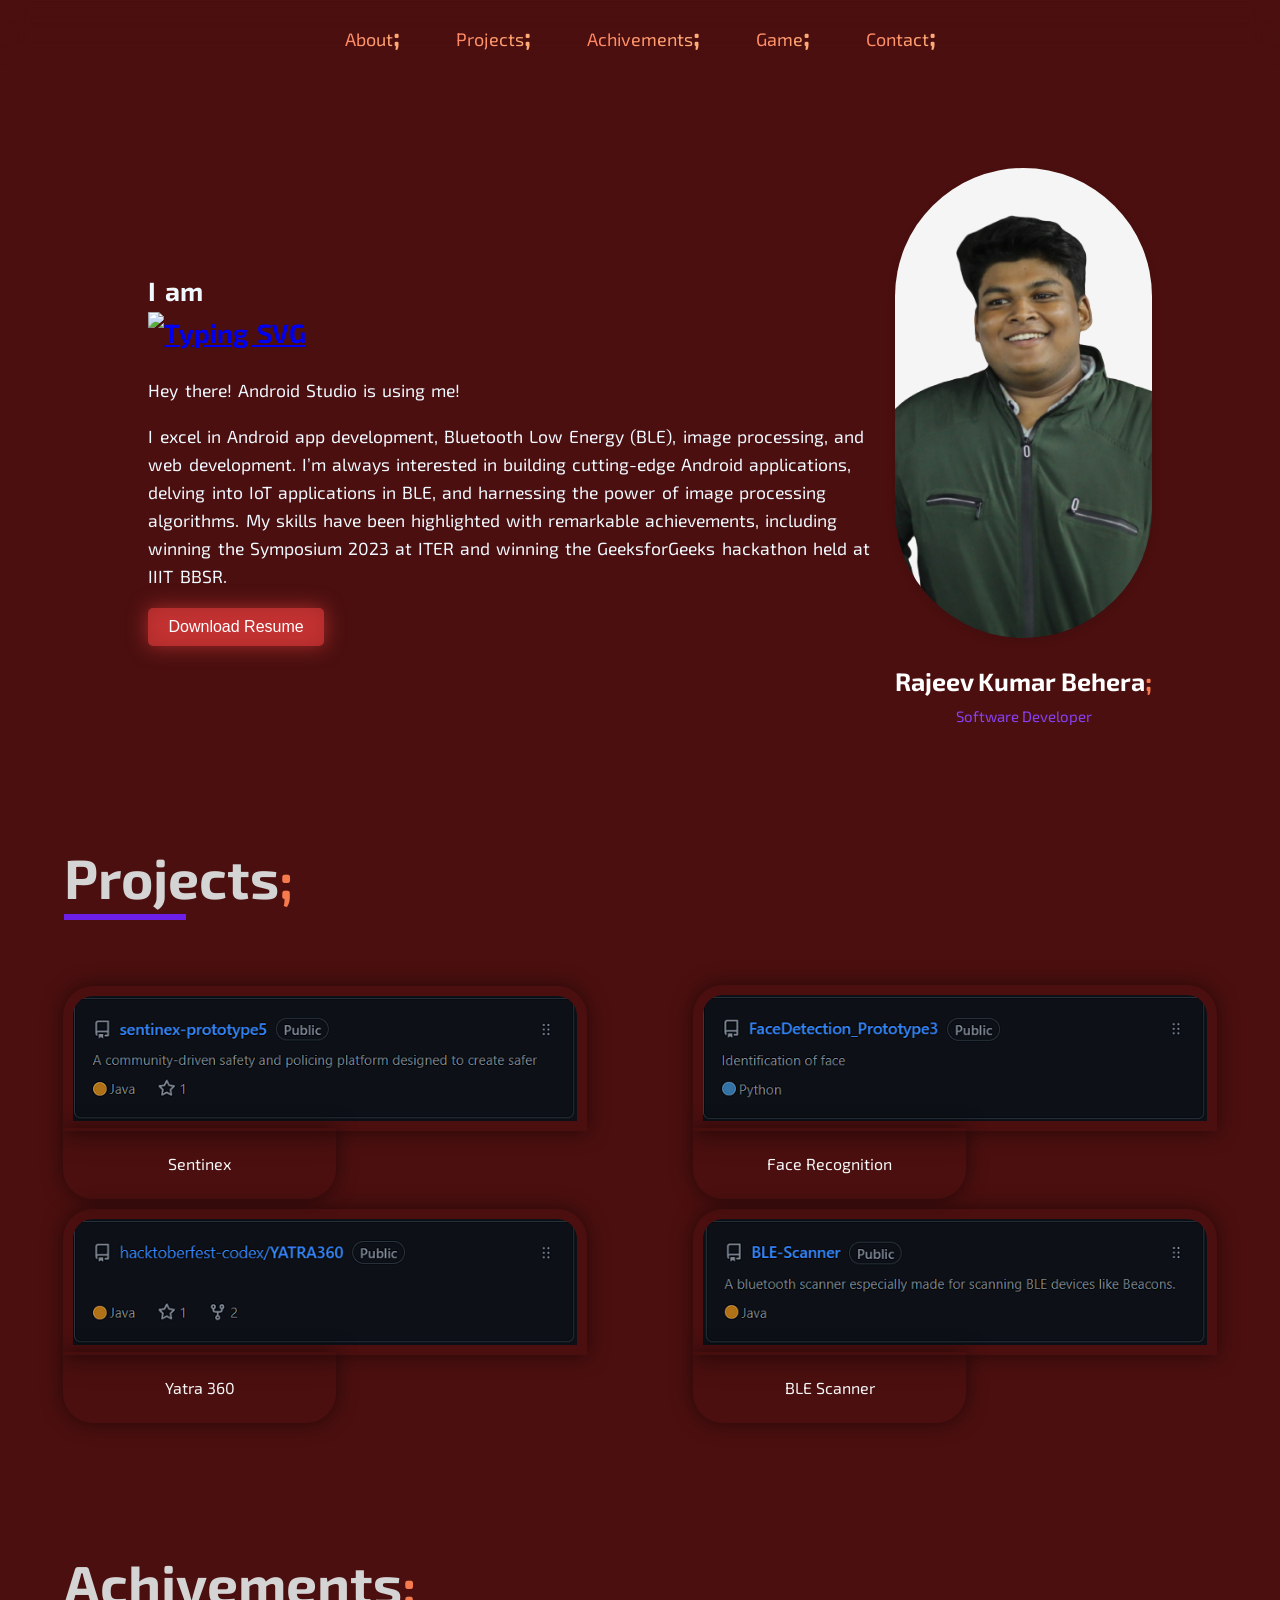
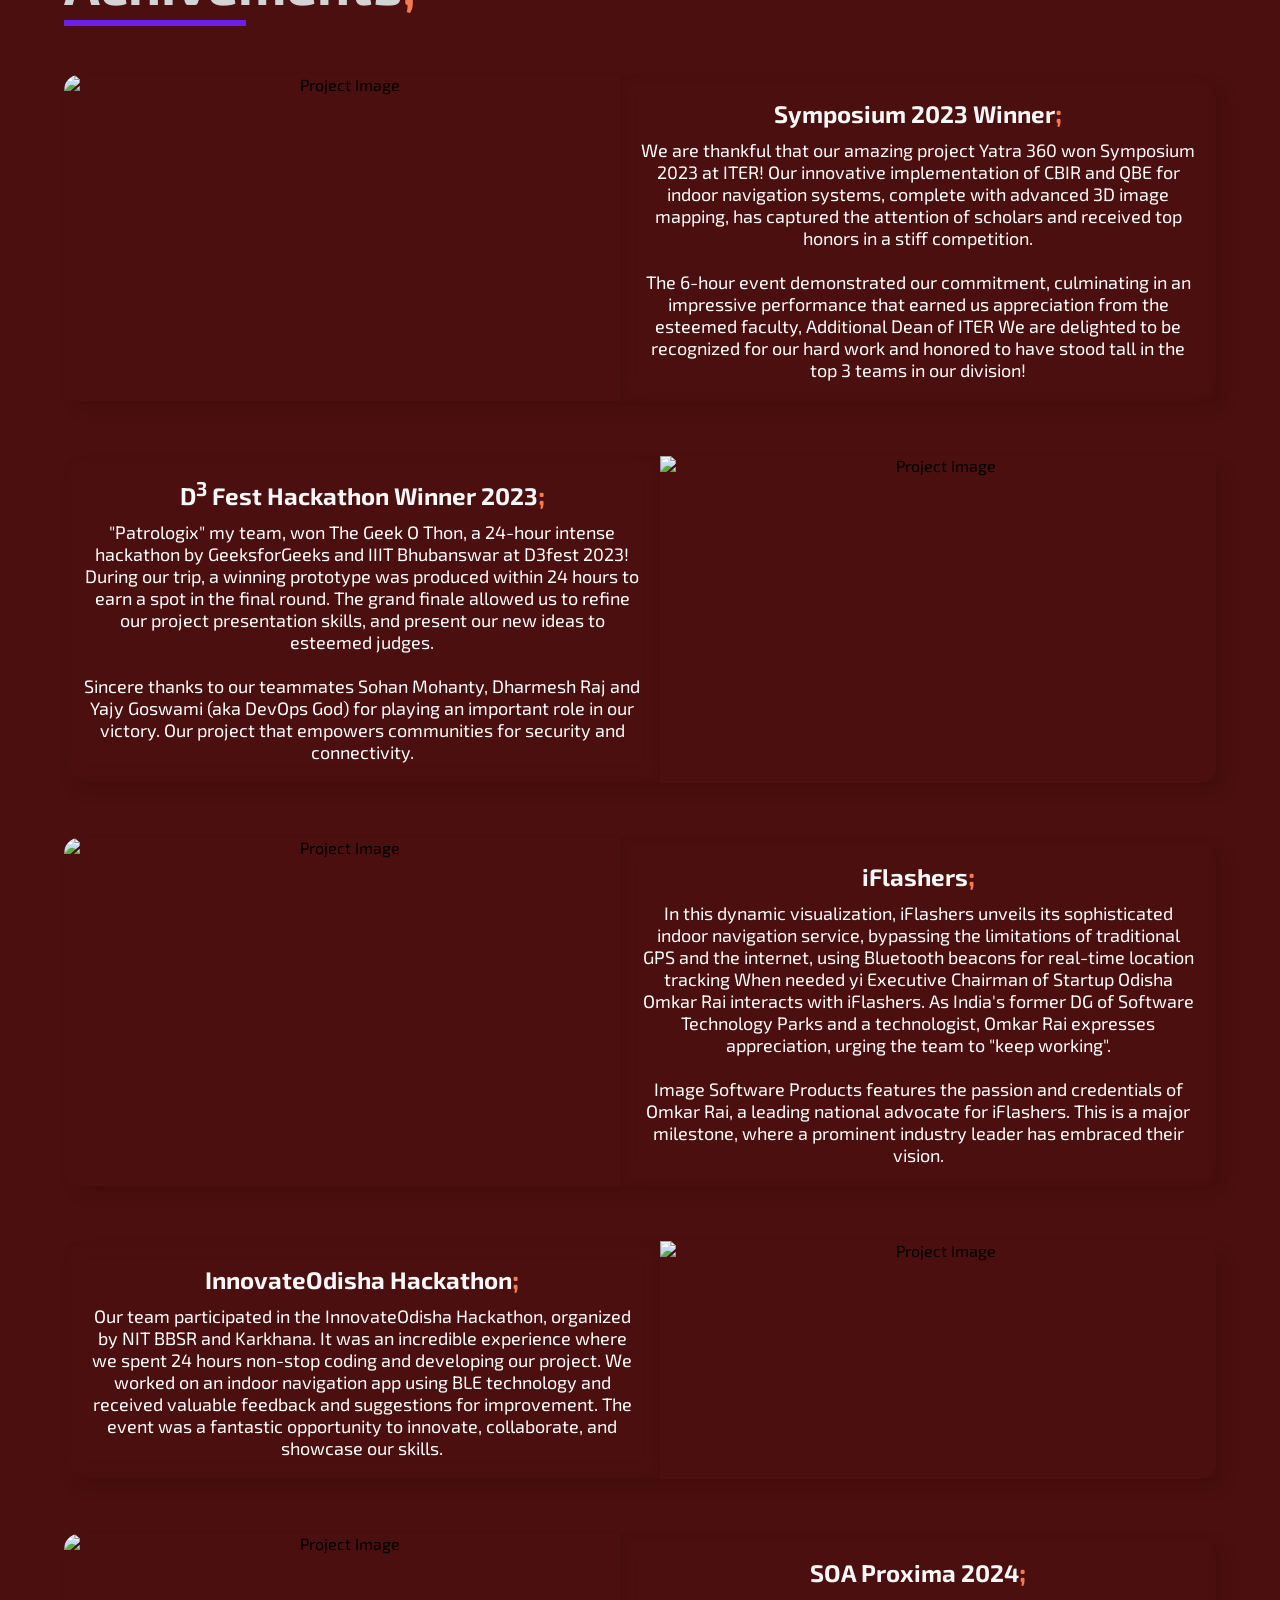
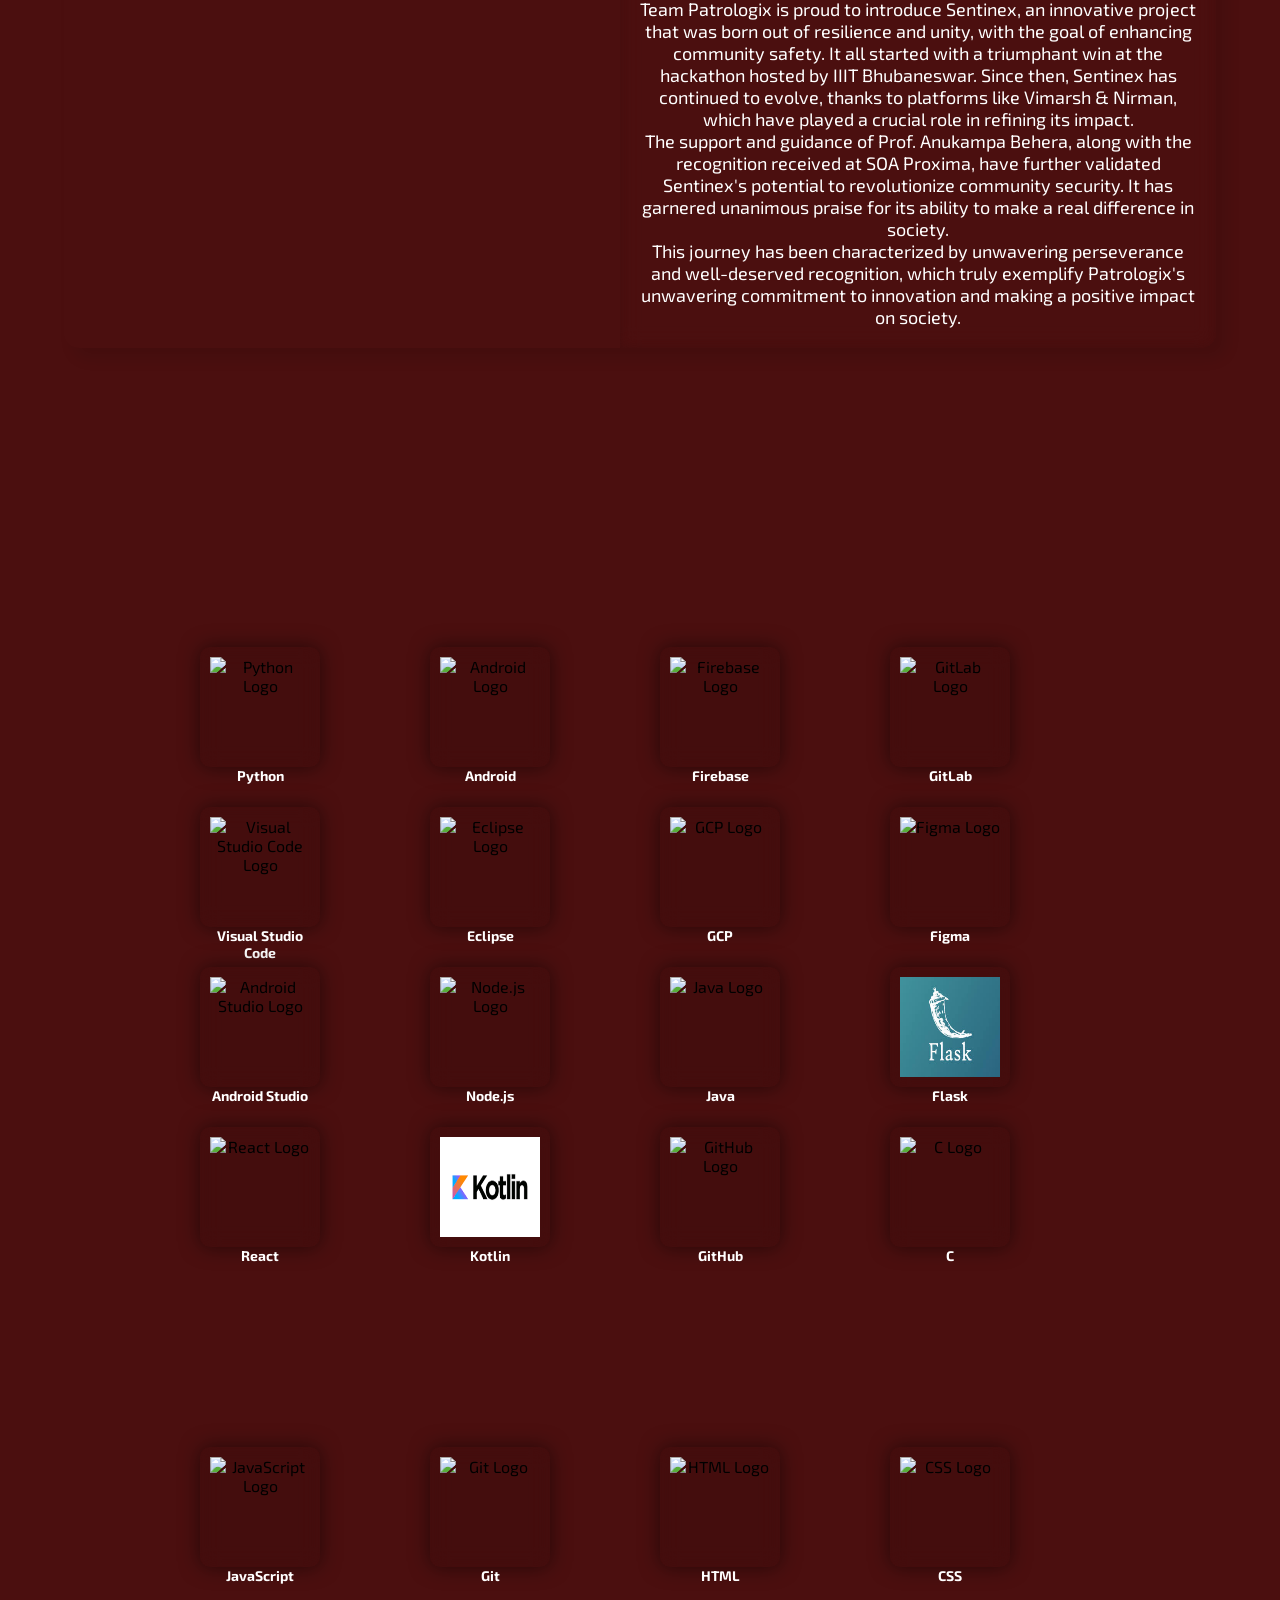
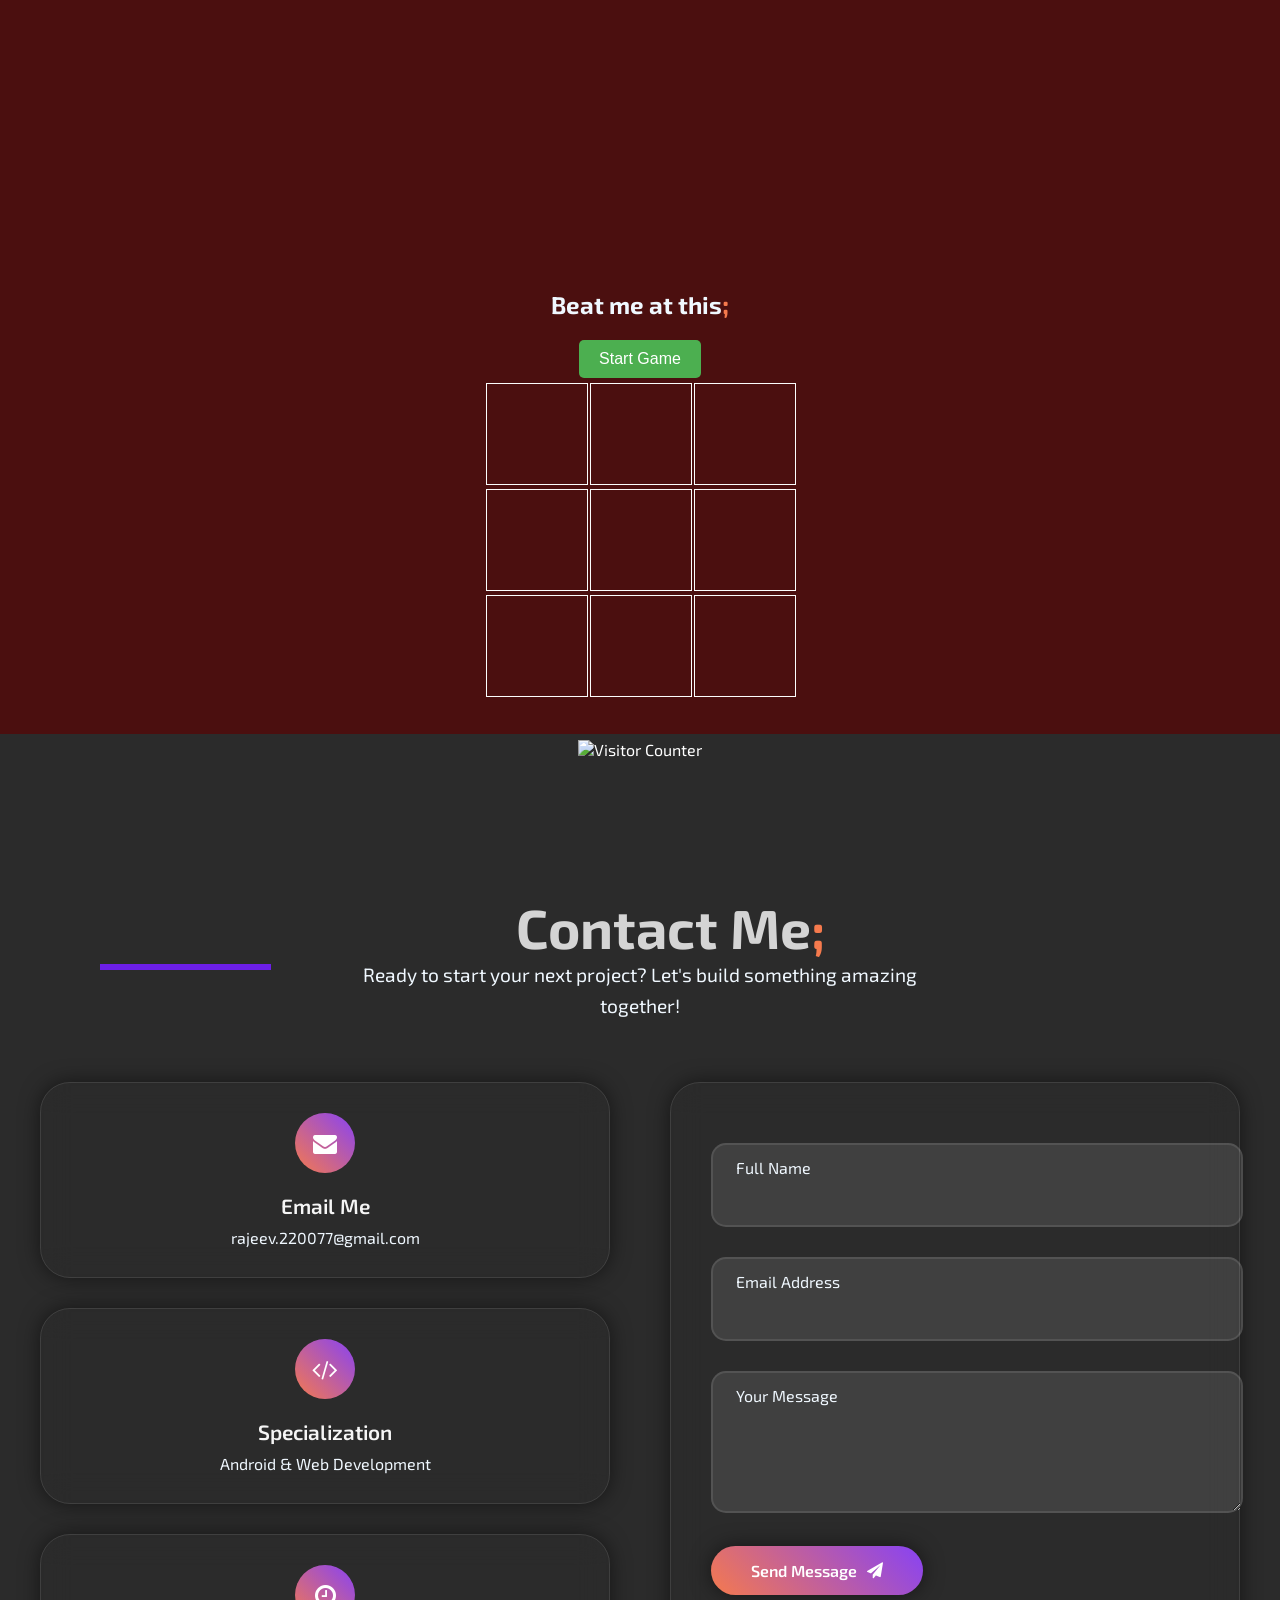
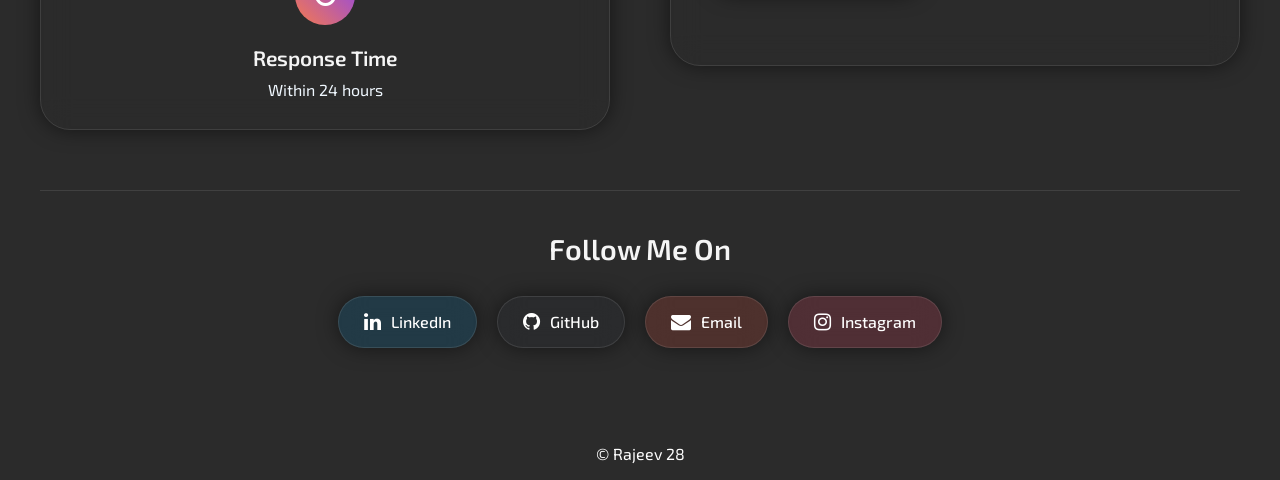
==== commit 2f88b319: "Removed placeholder text Your Image" ====
--- a/index.html
+++ b/index.html
@@ -106,7 +106,7 @@
           >Projects<b style="color: rgb(245, 122, 77); font-size: 28px">;</b></a
         >
         <a href="#achivements" class="cursor"
-          >Achievements<b style="color: rgb(245, 122, 77); font-size: 28px"
+          >Achivements<b style="color: rgb(245, 122, 77); font-size: 28px"
             >;</b
           ></a
         >
@@ -188,8 +188,10 @@
           <div class="image-container" id="rightSlideImage">
             <img
               src="https://firebasestorage.googleapis.com/v0/b/portfolio-2a7b9.appspot.com/o/profile.png?alt=media&token=c0d8808f-3fbb-4010-80e8-2570579a48df"
-              alt="Your Image"
+               alt=""
+              id="uploadedImage"
             />
+            <!-- <div class="placeholder-text" id="imagePlaceholder">Your Image</div> -->
           </div>
           <div class="image-text">
             <p
@@ -210,6 +212,7 @@
             </p>
           </div>
         </div>
+
       </div>
     </section>
     <section id="proHead">
@@ -322,7 +325,7 @@
 
     <section id="achivements" class="hero">
       <p class="Aheading">
-        Achievements<b class="semicolon">;</b>
+        Achivements<b class="semicolon">;</b>
         <span
           style="
             position: absolute;
@@ -549,7 +552,9 @@
 
       <div class="card animate-on-scroll">
         <img
-          src="imgproject\AndroidLogo.svg" alt="Android Logo" class="logo"
+          src="https://firebasestorage.googleapis.com/v0/b/portfolio-2a7b9.appspot.com/o/skills%2FAndroid_robot_(2014-2019).svg.png?alt=media&token=35d20daf-0310-45c8-8405-2a424b10c387"
+          alt="Android Logo"
+          class="logo"
         />
         <h3>Android</h3>
       </div>
@@ -574,7 +579,8 @@
 
       <div class="card animate-on-scroll">
         <img
-          src="imgproject\VSCodeLogo.jpeg" alt="Visual Studio Code Logo"
+          src="https://firebasestorage.googleapis.com/v0/b/portfolio-2a7b9.appspot.com/o/skills%2FVisual_Studio_Icon_2022.svg.png?alt=media&token=54b70743-1c45-4cca-81b4-435ce8186dff"
+          alt="Visual Studio Code Logo"
           class="logo"
         />
         <h3>Visual Studio Code</h3>
@@ -582,9 +588,9 @@
 
       <div class="card animate-on-scroll">
         <img
-          src="imgproject\eclipse_logo.png"
+          src="https://firebasestorage.googleapis.com/v0/b/portfolio-2a7b9.appspot.com/o/skills%2FEclipse-Luna-Logo.svg.png?alt=media&token=8eca16e1-56cf-4bc6-8f46-7a052051e6d4"
           alt="Eclipse Logo"
-          class="logo
+          class="logo"
         />
         <h3>Eclipse</h3>
       </div>
@@ -600,7 +606,8 @@
 
       <div class="card animate-on-scroll">
         <img
-          src="imgproject\FigmaLogo.jpeg" alt="Figma Logo"
+          src="https://firebasestorage.googleapis.com/v0/b/portfolio-2a7b9.appspot.com/o/skills%2F800px-Figma-logo.svg.png?alt=media&token=a8e44a31-b677-4f96-8d71-7ab601e6c168"
+          alt="Figma Logo"
           class="logo"
         />
         <h3>Figma</h3>
@@ -608,7 +615,7 @@
 
       <div class="card animate-on-scroll">
         <img
-          src="imgproject\AndroidSTudio.jpg"
+          src="https://firebasestorage.googleapis.com/v0/b/portfolio-2a7b9.appspot.com/o/skills%2FAndroid_Studio_Logo_(2023).svg.png?alt=media&token=65b38acb-0e46-4d93-9c7c-04ff2a1b6460"
           alt="Android Studio Logo"
           class="logo"
         />
@@ -685,7 +692,7 @@
 
       <div class="card animate-on-scroll">
         <img
-          src="imgproject\mysql_logo.png"
+          src="https://firebasestorage.googleapis.com/v0/b/portfolio-2a7b9.appspot.com/o/skills%2FMySQL_logo.svg.png?alt=media&token=8bbafd45-ce14-424b-8249-7e7c853ce4f5"
           alt="MySQL Logo"
           class="logo"
         />
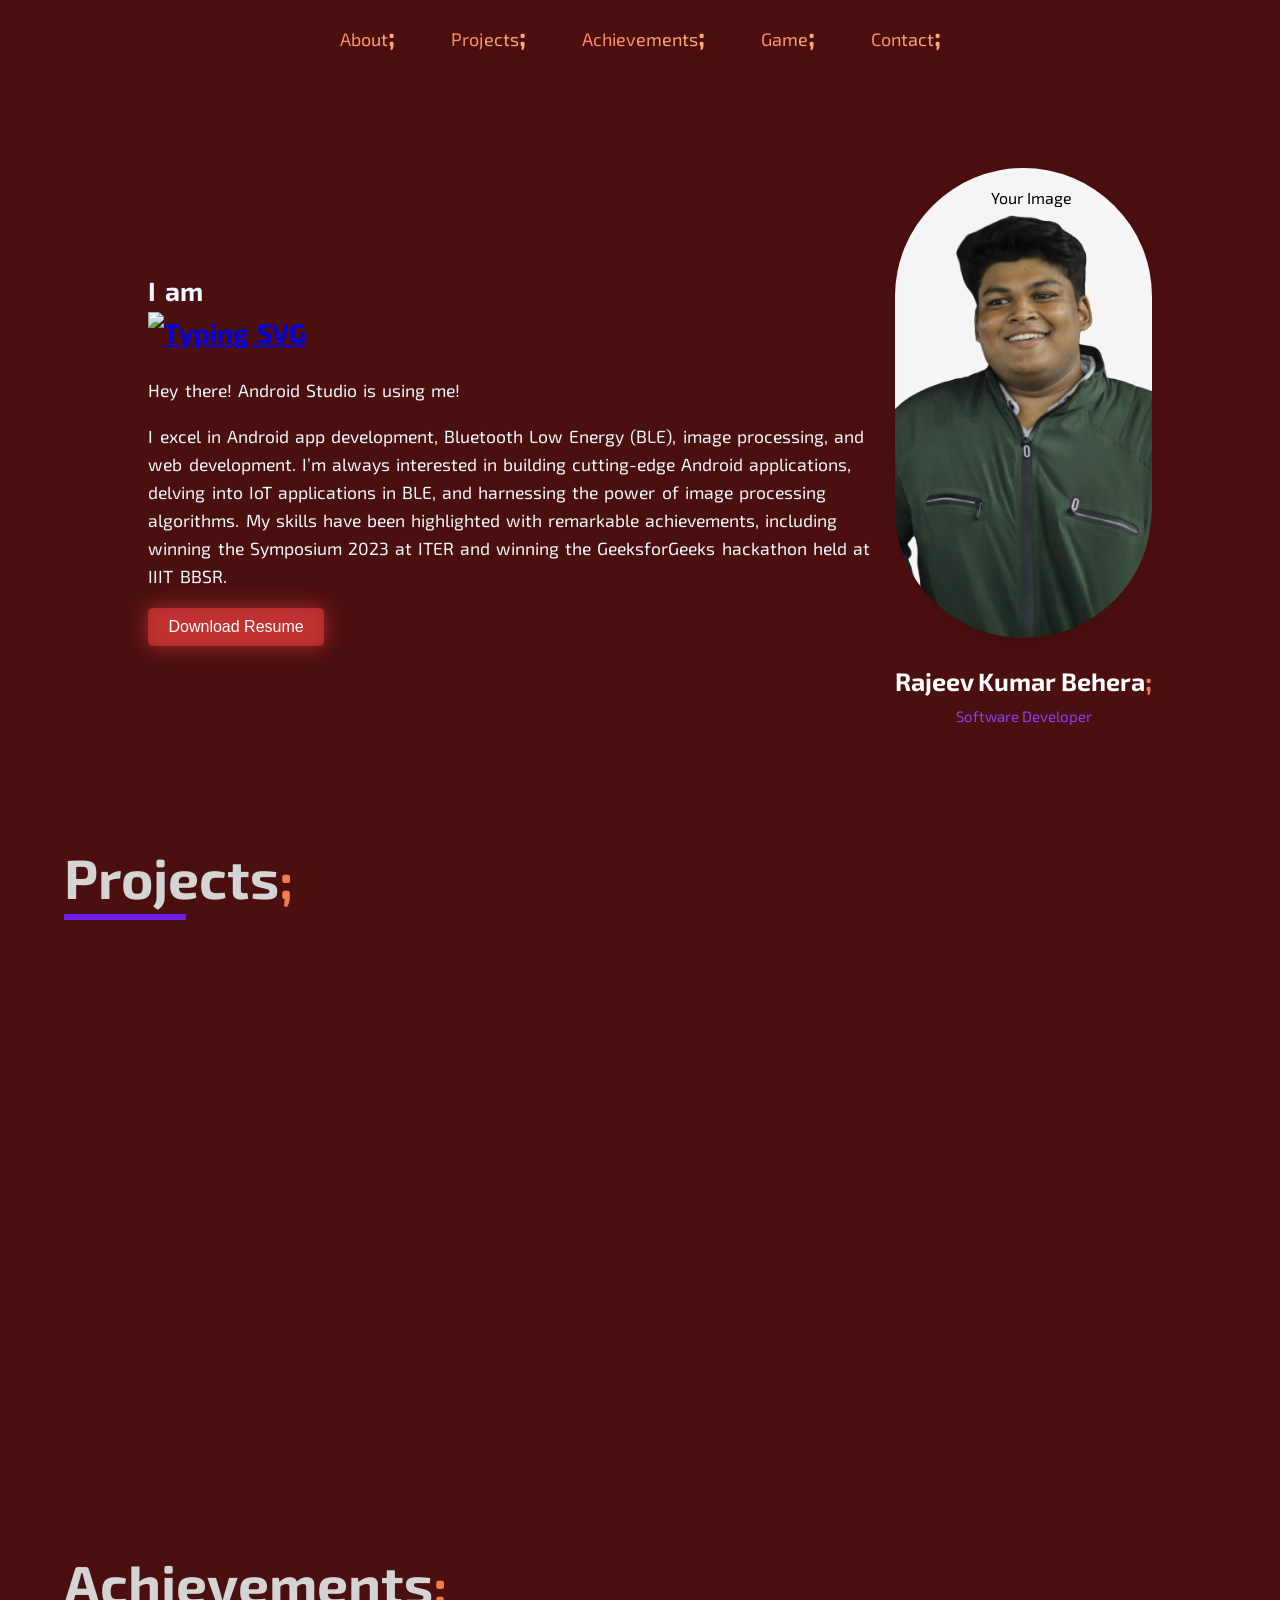
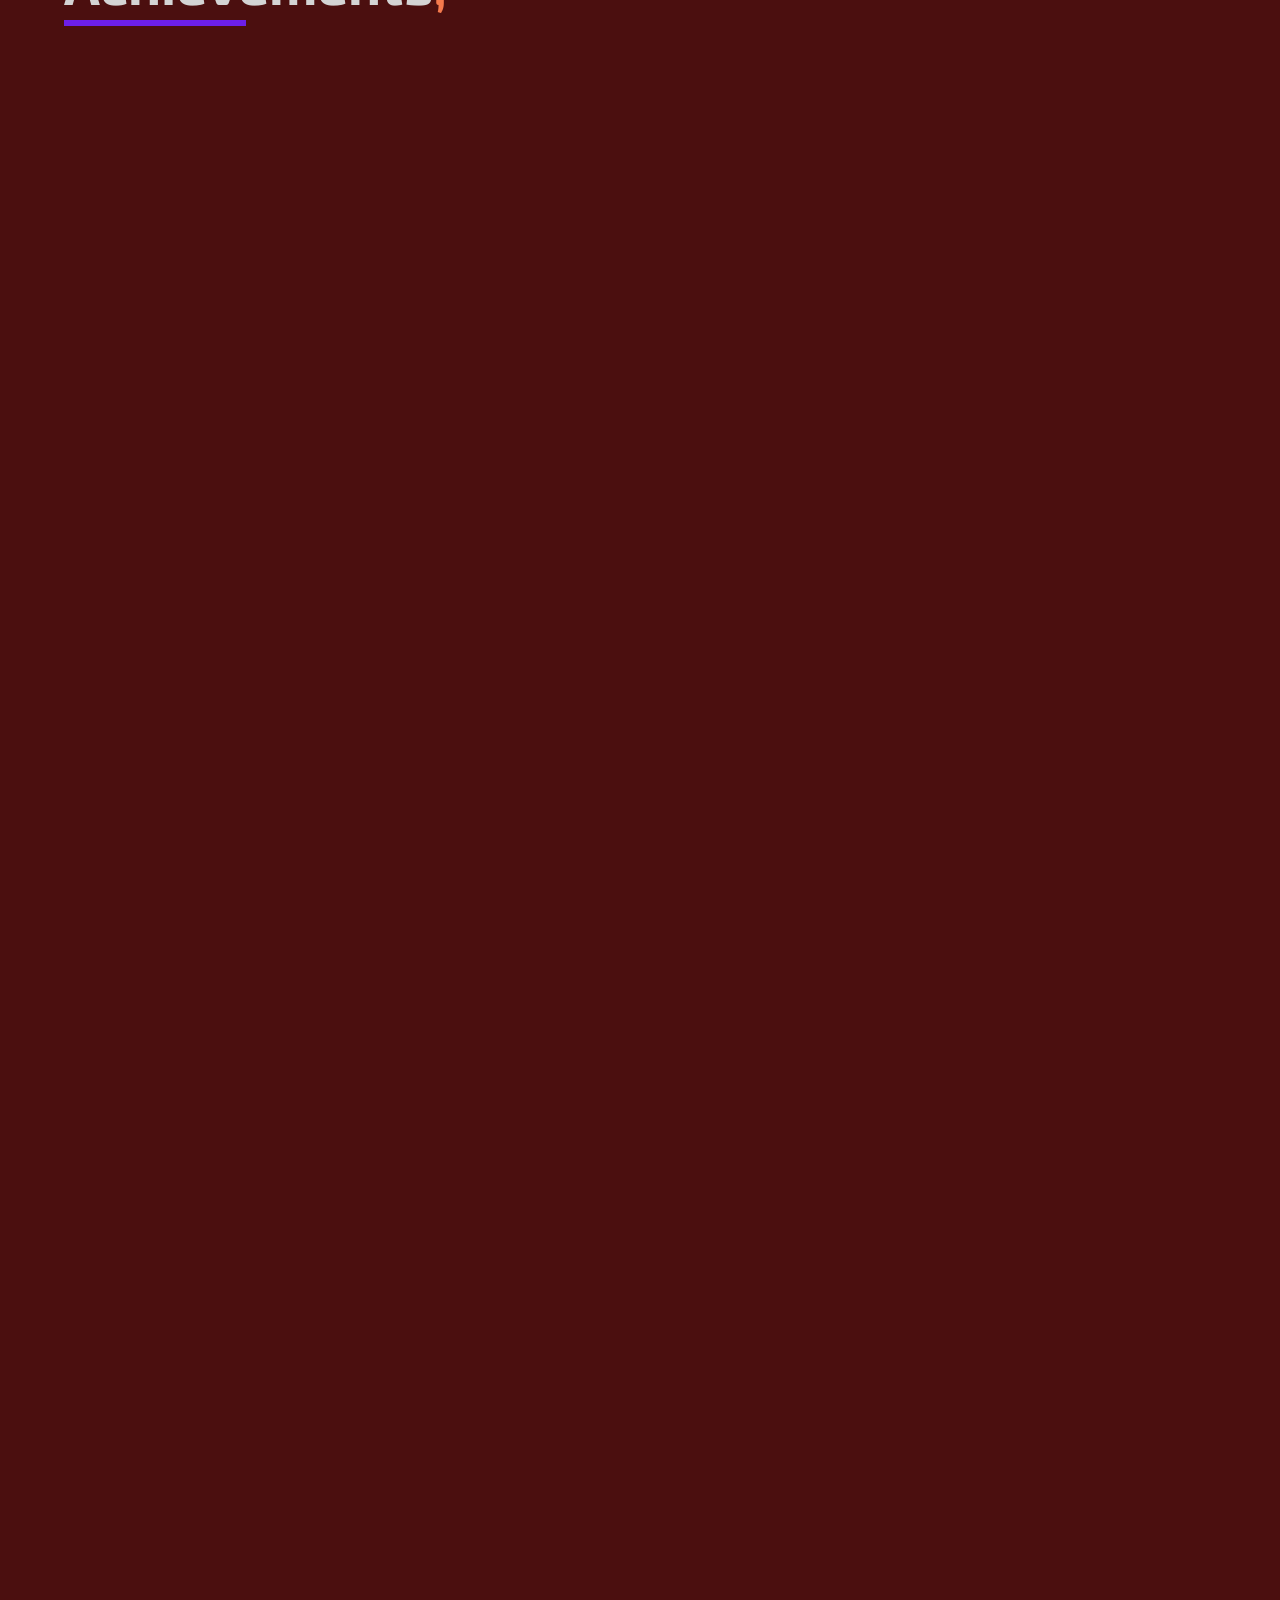
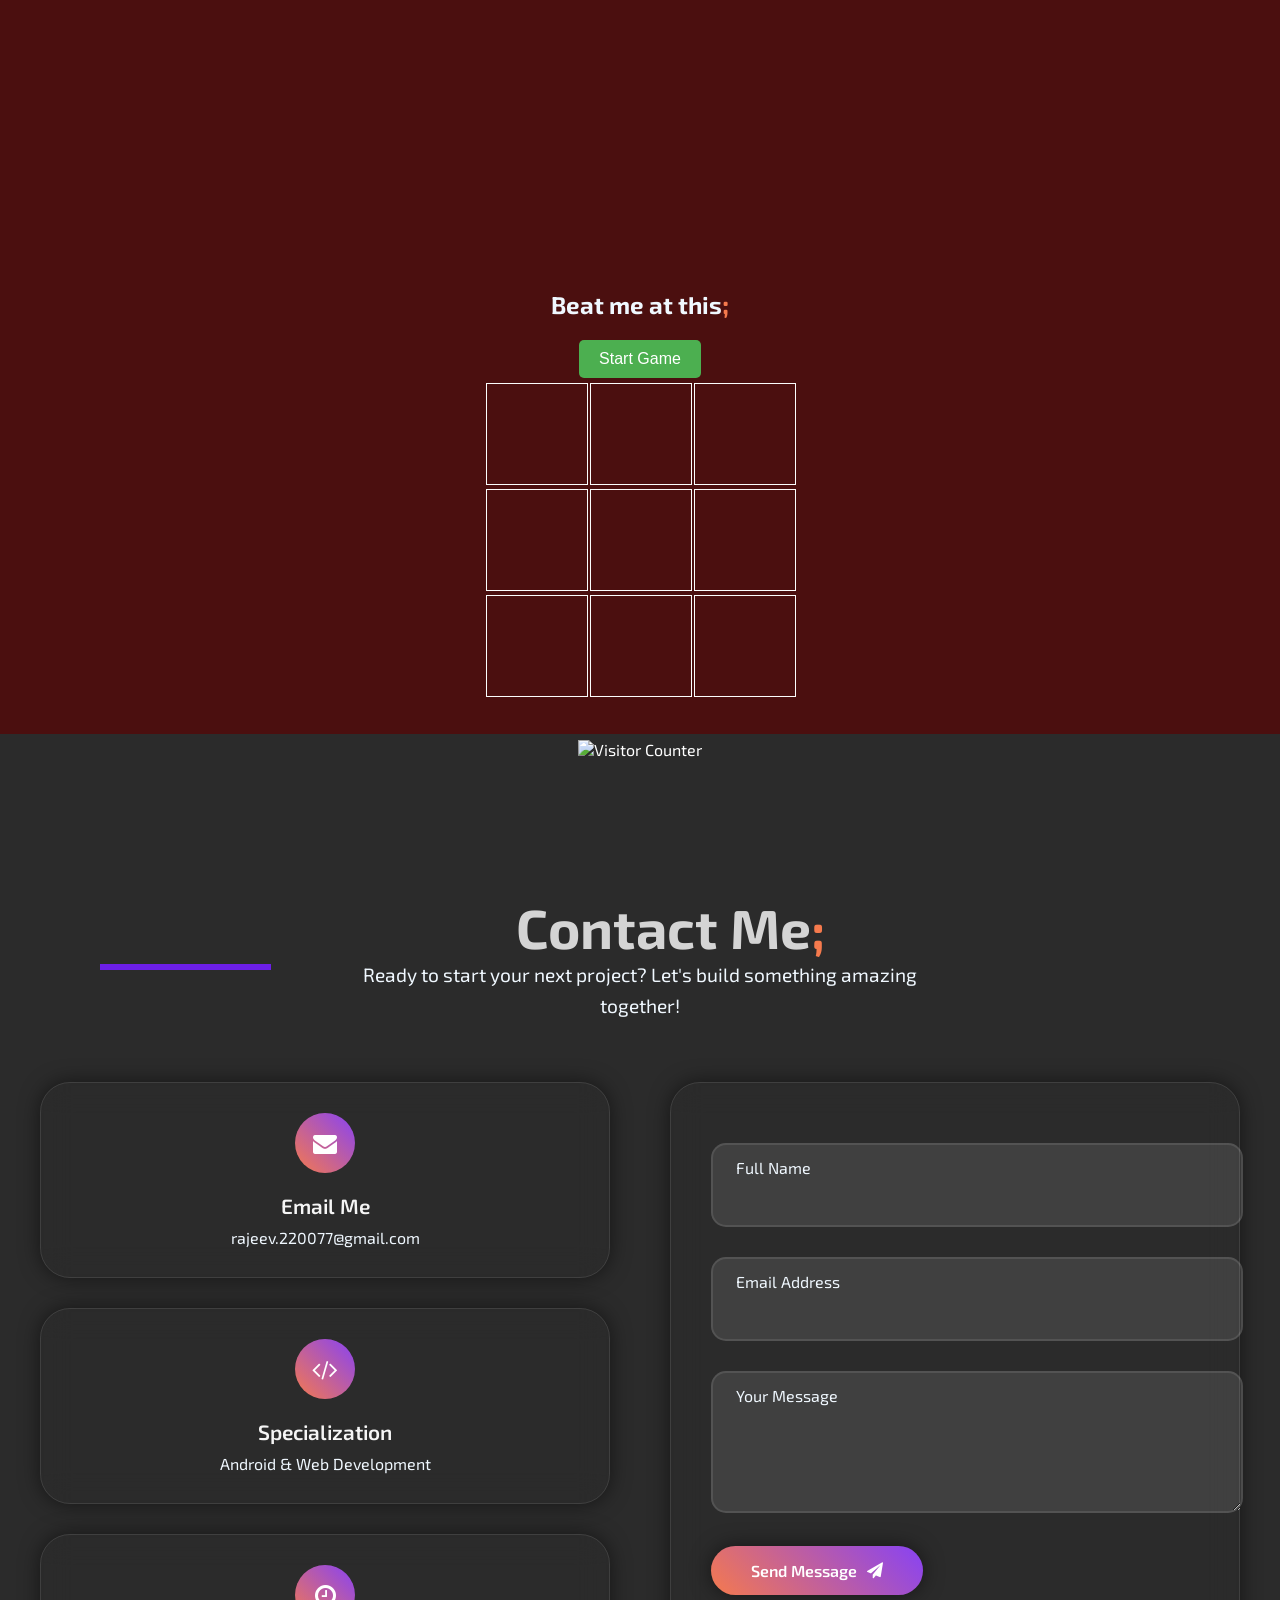
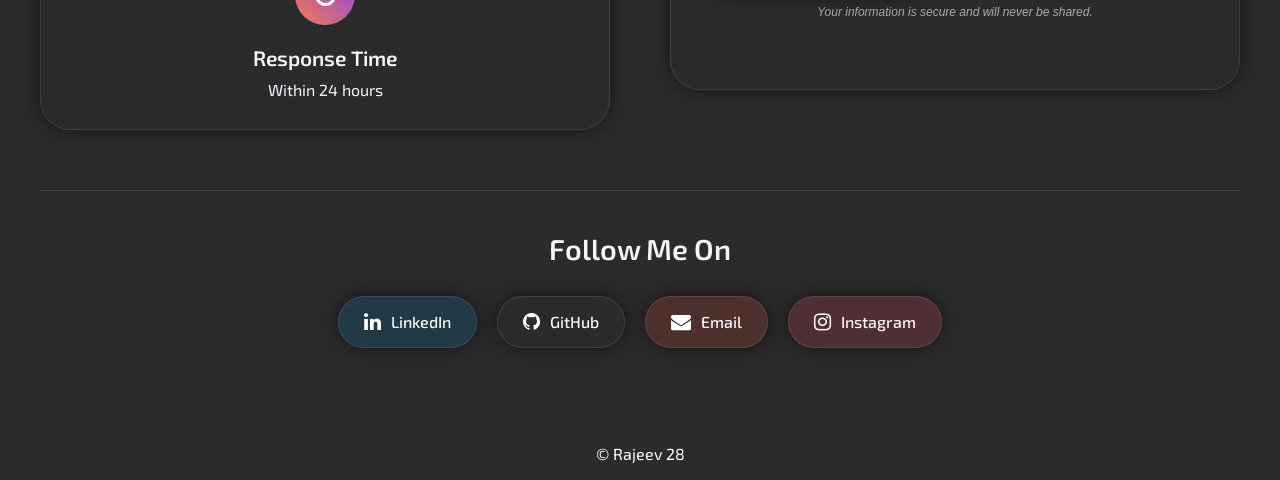
==== commit b6ba978d: "Enhance portfolio with improved animations, error handling, and form validation - Refactored custom " ====
--- a/index.html
+++ b/index.html
@@ -18,6 +18,7 @@
       href="https://cdnjs.cloudflare.com/ajax/libs/font-awesome/4.7.0/css/font-awesome.min.css"
     />
     <link rel="stylesheet" href="./index.css" />
+    <link rel="stylesheet" href="./enhanced-styles.css" />
   </head>
   <style>
     .cursor {
@@ -106,7 +107,7 @@
           >Projects<b style="color: rgb(245, 122, 77); font-size: 28px">;</b></a
         >
         <a href="#achivements" class="cursor"
-          >Achivements<b style="color: rgb(245, 122, 77); font-size: 28px"
+          >Achievements<b style="color: rgb(245, 122, 77); font-size: 28px"
             >;</b
           ></a
         >
@@ -188,10 +189,8 @@
           <div class="image-container" id="rightSlideImage">
             <img
               src="https://firebasestorage.googleapis.com/v0/b/portfolio-2a7b9.appspot.com/o/profile.png?alt=media&token=c0d8808f-3fbb-4010-80e8-2570579a48df"
-               alt=""
-              id="uploadedImage"
+              alt="Your Image"
             />
-            <!-- <div class="placeholder-text" id="imagePlaceholder">Your Image</div> -->
           </div>
           <div class="image-text">
             <p
@@ -212,7 +211,6 @@
             </p>
           </div>
         </div>
-
       </div>
     </section>
     <section id="proHead">
@@ -325,7 +323,7 @@
 
     <section id="achivements" class="hero">
       <p class="Aheading">
-        Achivements<b class="semicolon">;</b>
+        Achievements<b class="semicolon">;</b>
         <span
           style="
             position: absolute;
@@ -588,9 +586,9 @@
 
       <div class="card animate-on-scroll">
         <img
-          src="https://firebasestorage.googleapis.com/v0/b/portfolio-2a7b9.appspot.com/o/skills%2FEclipse-Luna-Logo.svg.png?alt=media&token=8eca16e1-56cf-4bc6-8f46-7a052051e6d4"
+          src="imgproject\eclipse_logo.png"
           alt="Eclipse Logo"
-          class="logo"
+          class="logo
         />
         <h3>Eclipse</h3>
       </div>
@@ -692,7 +690,7 @@
 
       <div class="card animate-on-scroll">
         <img
-          src="https://firebasestorage.googleapis.com/v0/b/portfolio-2a7b9.appspot.com/o/skills%2FMySQL_logo.svg.png?alt=media&token=8bbafd45-ce14-424b-8249-7e7c853ce4f5"
+          src="imgproject\mysql_logo.png"
           alt="MySQL Logo"
           class="logo"
         />
@@ -849,7 +847,16 @@
 
                   <div class="form-group">
                     <div class="inputBox">
-                      <input type="text" id="name" placeholder=" " required />
+                      <input 
+                        type="text" 
+                        id="name" 
+                        name="name"
+                        placeholder=" " 
+                        required 
+                        minlength="2"
+                        data-validate="name" 
+                        aria-label="Full Name"
+                        autocomplete="name" />
                       <label for="name">Full Name</label>
                       <span class="input-border"></span>
                     </div>
@@ -860,8 +867,12 @@
                       <input
                         type="email"
                         id="emailid"
+                        name="email"
                         placeholder=" "
                         required
+                        data-validate="email"
+                        aria-label="Email Address"
+                        autocomplete="email"
                       />
                       <label for="emailid">Email Address</label>
                       <span class="input-border"></span>
@@ -872,9 +883,13 @@
                     <div class="inputBox">
                       <textarea
                         id="msgContent"
+                        name="message"
                         rows="6"
                         placeholder=" "
                         required
+                        minlength="10"
+                        data-validate="message"
+                        aria-label="Your Message"
                       ></textarea>
                       <label for="msgContent">Your Message</label>
                       <span class="input-border"></span>
@@ -882,10 +897,16 @@
                   </div>
 
                   <div class="form-group">
-                    <button type="submit" class="submit-btn">
+                    <button 
+                      type="submit" 
+                      class="submit-btn"
+                      aria-label="Send Message"
+                      data-ripple="true">
                       <span class="btn-text">Send Message</span>
                       <i class="fa fa-paper-plane btn-icon"></i>
+                      <span class="btn-ripple"></span>
                     </button>
+                    <p class="form-privacy-note">Your information is secure and will never be shared.</p>
                   </div>
                 </form>
               </div>
@@ -961,20 +982,92 @@
             var name = getElementVal("name");
             var emailid = getElementVal("emailid");
             var msgContent = getElementVal("msgContent");
-
-            if (name && emailid && msgContent) {
+            
+            // Enhanced validation with better error handling
+            try {
+              // Validate name
+              if (!name) {
+                showFieldError("name", "Please enter your name");
+                return;
+              }
+              
+              // Validate email
+              if (!emailid) {
+                showFieldError("emailid", "Please enter your email");
+                return;
+              }
+              
+              // Check if email is valid
+              const emailPattern = /^[^\s@]+@[^\s@]+\.[^\s@]+$/;
+              if (!emailPattern.test(emailid)) {
+                showFieldError("emailid", "Please enter a valid email address");
+                return;
+              }
+              
+              // Validate message
+              if (!msgContent) {
+                showFieldError("msgContent", "Please enter your message");
+                return;
+              }
+              
+              // All validation passed, save the message
               saveMessages(name, emailid, msgContent);
-
-              document.querySelector(".alert").classList.add("show");
-
-              setTimeout(() => {
-                document.querySelector(".alert").classList.remove("show");
-              }, 3000);
-
+              
+              // Show success notification
+              if (window.notificationSystem) {
+                window.notificationSystem.success("Your message has been sent successfully!");
+              } else {
+                document.querySelector(".alert").classList.add("show");
+                setTimeout(() => {
+                  document.querySelector(".alert").classList.remove("show");
+                }, 3000);
+              }
+
+              // Reset form
               document.getElementById("contactForm").reset();
-            } else {
-              alert("Please fill in all fields.");
+              
+              // Clear any error states
+              clearAllFieldErrors();
+              
+            } catch (error) {
+              console.error("Form submission error:", error);
+              
+              if (window.notificationSystem) {
+                window.notificationSystem.error("Something went wrong. Please try again.");
+              } else {
+                alert("Something went wrong. Please try again.");
+              }
             }
+          }
+          
+          // Helper function to show field-specific errors
+          function showFieldError(fieldId, message) {
+            const field = document.getElementById(fieldId);
+            field.classList.add("input-error");
+            
+            // Check if error message element exists
+            let errorEl = field.parentNode.querySelector(".form-error-message");
+            
+            if (!errorEl) {
+              errorEl = document.createElement("div");
+              errorEl.className = "form-error-message";
+              field.parentNode.appendChild(errorEl);
+            }
+            
+            errorEl.textContent = message;
+            errorEl.style.display = "block";
+            
+            // Focus on the field with error
+            field.focus();
+          }
+          
+          // Clear all error messages
+          function clearAllFieldErrors() {
+            const errorElements = document.querySelectorAll(".form-error-message");
+            const errorFields = document.querySelectorAll(".input-error");
+            
+            errorElements.forEach(el => el.parentNode.removeChild(el));
+            errorFields.forEach(field => field.classList.remove("input-error"));
           }
 
           const saveMessages = (name, emailid, msgContent) => {
@@ -1064,5 +1157,10 @@
     <button id="scrollToTop" class="scroll-top-btn" title="Back to Top">
       <i class="fa fa-chevron-up"></i>
     </button>
+    
+    <!-- Enhanced animation and error handling scripts -->
+    <script src="./animations.js"></script>
+    <script src="./errorHandler.js"></script>
+    <script src="./form-animations.js"></script>
   </body>
 </html>
--- a/index.css
+++ b/index.css
@@ -871,6 +871,8 @@
               -ms-flex-pack: center;
                   justify-content: center;
           margin-top: -30%;
+          perspective: 1000px; /* Added 3D perspective for better animations */
+          overflow: hidden; /* Prevent overflow during animations */
           /* align-items: right; */
           /* padding-top: 15%;
           padding-bottom: 5%; */
@@ -1370,6 +1372,39 @@
   transform: translateX(5px);
 }
 
+/* Ripple effect for buttons */
+.submit-btn[data-ripple="true"] {
+  position: relative;
+  overflow: hidden;
+}
+
+.btn-ripple {
+  position: absolute;
+  top: 0;
+  left: 0;
+  width: 100%;
+  height: 100%;
+  background-color: rgba(255, 255, 255, 0.3);
+  transform: scale(0);
+  opacity: 0;
+  border-radius: 50%;
+  transition: transform 0.5s, opacity 0.5s;
+}
+
+.submit-btn:active .btn-ripple {
+  transform: scale(5);
+  opacity: 1;
+  transition: 0s;
+}
+
+.form-privacy-note {
+  font-size: 12px;
+  color: #aaa;
+  margin-top: 10px;
+  text-align: center;
+  font-style: italic;
+}
+
 /* Alert Messages */
 .alert, .success-alert {
   display: none;
@@ -1810,4 +1845,180 @@
     height: 45px;
     font-size: 16px;
   }
+}
+
+/* Confetti animation styles */
+.confetti {
+  position: absolute;
+  top: -20px;
+  z-index: 10;
+  animation: confettiFall 3s ease-in forwards;
+  pointer-events: none;
+}
+
+@keyframes confettiFall {
+  0% {
+    transform: translateY(0) rotate(0deg);
+    opacity: 1;
+  }
+  100% {
+    transform: translateY(650px) rotate(720deg);
+    opacity: 0;
+  }
+}
+
+/* Enhanced alert modal styles */
+.alert-modal {
+  box-shadow: 0 5px 30px rgba(0, 0, 0, 0.3);
+  backdrop-filter: blur(10px);
+  border-radius: 15px;
+  border: 1px solid rgba(255, 255, 255, 0.2);
+  overflow: hidden;
+}
+
+/* Loading overlay styles */
+.loading-overlay {
+  position: fixed;
+  top: 0;
+  left: 0;
+  width: 100%;
+  height: 100%;
+  background: rgba(75, 15, 15, 0.9);
+  display: flex;
+  flex-direction: column;
+  justify-content: center;
+  align-items: center;
+  z-index: 10000;
+  transition: opacity 0.5s ease;
+}
+
+.loading-spinner {
+  width: 60px;
+  height: 60px;
+  border: 5px solid rgba(255, 255, 255, 0.3);
+  border-radius: 50%;
+  border-top-color: #ff0000;
+  animation: spin 1s ease-in-out infinite;
+}
+
+.loading-text {
+  margin-top: 20px;
+  color: #fff;
+  font-size: 18px;
+  letter-spacing: 1px;
+  animation: pulse 1.5s infinite;
+}
+
+@keyframes spin {
+  to {
+    transform: rotate(360deg);
+  }
+}
+
+.alert-modal.show {
+  animation: modalPop 0.5s forwards;
+}
+
+.alert-modal button {
+  position: relative;
+  overflow: hidden;
+  transition: all 0.3s ease;
+  border-radius: 8px;
+}
+
+.alert-modal button:hover {
+  transform: translateY(-2px);
+  box-shadow: 0 5px 15px rgba(0, 0, 0, 0.2);
+}
+
+.alert-modal button:after {
+  content: '';
+  position: absolute;
+  top: 50%;
+  left: 50%;
+  width: 5px;
+  height: 5px;
+  background: rgba(255, 255, 255, 0.5);
+  opacity: 0;
+  border-radius: 100%;
+  transform: scale(1, 1) translate(-50%);
+  transform-origin: 50% 50%;
+}
+
+.alert-modal button:focus:not(:active)::after {
+  animation: ripple 1s ease-out;
+}
+
+@keyframes ripple {
+  0% {
+    transform: scale(0, 0);
+    opacity: 0.5;
+  }
+  20% {
+    transform: scale(25, 25);
+    opacity: 0.3;
+  }
+  100% {
+    opacity: 0;
+    transform: scale(40, 40);
+  }
+}
+
+/* New animations for enhanced effects */
+@keyframes pulse {
+  0% {
+    transform: scale(1);
+    opacity: 1;
+  }
+  50% {
+    transform: scale(1.05);
+    opacity: 0.9;
+  }
+  100% {
+    transform: scale(1);
+    opacity: 1;
+  }
+}
+
+@keyframes rotateIn {
+  0% {
+    transform: rotate(-10deg) scale(0.8);
+    opacity: 0;
+  }
+  100% {
+    transform: rotate(0) scale(1);
+    opacity: 1;
+  }
+}
+
+@keyframes slideInBottom {
+  0% {
+    transform: translateY(50px);
+    opacity: 0;
+  }
+  100% {
+    transform: translateY(0);
+    opacity: 1;
+  }
+}
+
+@keyframes floatAnimation {
+  0% {
+    transform: translateY(0px);
+  }
+  50% {
+    transform: translateY(-10px);
+  }
+  100% {
+    transform: translateY(0px);
+  }
+}
+
+@keyframes shimmer {
+  0% {
+    background-position: -100% 0;
+  }
+  100% {
+    background-position: 200% 0;
+  }
 }
--- a/enhanced-styles.css
+++ b/enhanced-styles.css
@@ -0,0 +1,408 @@
+/* 
+ * Enhanced Animation and Error Handling Styles
+ * This file contains CSS for improved animations and error messages
+ */
+
+/* ----- ANIMATION UTILITIES ----- */
+
+/* Different animation speeds */
+.animate-fast {
+  animation-duration: 0.5s !important;
+}
+
+.animate-medium {
+  animation-duration: 0.8s !important;
+}
+
+.animate-slow {
+  animation-duration: 1.2s !important;
+}
+
+/* Staggered animations delay */
+.stagger-animation:nth-child(1) { animation-delay: 0.1s; }
+.stagger-animation:nth-child(2) { animation-delay: 0.2s; }
+.stagger-animation:nth-child(3) { animation-delay: 0.3s; }
+.stagger-animation:nth-child(4) { animation-delay: 0.4s; }
+.stagger-animation:nth-child(5) { animation-delay: 0.5s; }
+.stagger-animation:nth-child(6) { animation-delay: 0.15s; }
+.stagger-animation:nth-child(7) { animation-delay: 0.25s; }
+.stagger-animation:nth-child(8) { animation-delay: 0.35s; }
+.stagger-animation:nth-child(9) { animation-delay: 0.45s; }
+.stagger-animation:nth-child(n+10) { animation-delay: 0.2s; }
+
+/* Enhanced animation keyframes */
+@keyframes floatAnimation {
+  0%, 100% { transform: translateY(0); }
+  50% { transform: translateY(-10px); }
+}
+
+@keyframes shimmer {
+  0% { background-position: -200% 0; }
+  100% { background-position: 200% 0; }
+}
+
+@keyframes rotateIn {
+  from { transform: rotate(-45deg) scale(0.5); opacity: 0; }
+  to { transform: rotate(0) scale(1); opacity: 1; }
+}
+
+@keyframes pulse {
+  0%, 100% { transform: scale(1); }
+  50% { transform: scale(1.05); }
+}
+
+@keyframes modalPop {
+  0% { transform: scale(0.8); opacity: 0; }
+  40% { transform: scale(1.1); }
+  70% { transform: scale(0.95); }
+  100% { transform: scale(1); opacity: 1; }
+}
+
+@keyframes fadeIn {
+  from { opacity: 0; }
+  to { opacity: 1; }
+}
+
+@keyframes fadeOut {
+  from { opacity: 1; }
+  to { opacity: 0; }
+}
+
+@keyframes slideUpIn {
+  from { transform: translateY(30px); opacity: 0; }
+  to { transform: translateY(0); opacity: 1; }
+}
+
+@keyframes slideDownIn {
+  from { transform: translateY(-30px); opacity: 0; }
+  to { transform: translateY(0); opacity: 1; }
+}
+
+@keyframes slideLeftIn {
+  from { transform: translateX(-50px); opacity: 0; }
+  to { transform: translateX(0); opacity: 1; }
+}
+
+@keyframes slideRightIn {
+  from { transform: translateX(50px); opacity: 0; }
+  to { transform: translateX(0); opacity: 1; }
+}
+
+/* ----- ENHANCED PAGE TRANSITIONS ----- */
+
+/* Initial body state (before JS loads) */
+body {
+  opacity: 0;
+  transition: opacity 0.8s ease-in-out;
+}
+
+/* After JS loads and adds this class */
+body.page-loaded {
+  opacity: 1;
+}
+
+/* ----- SCROLL INDICATOR ----- */
+
+.scroll-indicator {
+  position: fixed;
+  top: 0;
+  left: 0;
+  height: 3px;
+  width: 0;
+  background: linear-gradient(90deg, rgb(245, 122, 77), #8742F5);
+  z-index: 9999;
+  transition: width 0.3s ease;
+}
+
+/* ----- ENHANCED SCROLL TO TOP BUTTON ----- */
+
+.scroll-top-btn {
+  display: none;
+  position: fixed;
+  bottom: 30px;
+  right: 30px;
+  width: 50px;
+  height: 50px;
+  border-radius: 50%;
+  background: linear-gradient(45deg, rgb(245, 122, 77), #8742F5);
+  color: white;
+  justify-content: center;
+  align-items: center;
+  cursor: pointer;
+  opacity: 0;
+  box-shadow: 0 4px 20px rgba(245, 122, 77, 0.3);
+  transition: all 0.3s ease;
+  z-index: 1000;
+  backdrop-filter: blur(10px);
+}
+
+.scroll-top-btn:hover {
+  transform: translateY(-3px) scale(1.1);
+  box-shadow: 0 8px 25px rgba(245, 122, 77, 0.7);
+  background: linear-gradient(45deg, rgb(255, 140, 90), #9c5aff);
+}
+
+.scroll-top-btn.show {
+  display: flex;
+  animation: fadeInUp 0.3s ease forwards;
+}
+
+.scroll-top-btn.hide {
+  animation: fadeOutDown 0.3s ease forwards;
+}
+
+/* ----- PARALLAX ELEMENTS ----- */
+
+.parallax {
+  will-change: transform;
+  transform: translateZ(0);
+  backface-visibility: hidden;
+}
+
+/* ----- ENHANCED CARD ANIMATIONS ----- */
+
+.card {
+  transition: all 0.4s cubic-bezier(0.175, 0.885, 0.32, 1.275);
+  will-change: transform;
+}
+
+.card.animate {
+  animation: fadeIn 0.6s ease forwards, slideUpIn 0.7s ease forwards;
+}
+
+.card:hover {
+  transform: translateY(-10px) scale(1.03);
+  box-shadow: 0 15px 30px rgba(0, 0, 0, 0.2);
+}
+
+/* ----- PROJECT ANIMATIONS ----- */
+
+.project.animate:nth-child(odd) {
+  animation: slideLeftIn 0.8s ease-in-out forwards;
+}
+
+.project.animate:nth-child(even) {
+  animation: slideRightIn 0.8s ease-in-out forwards;
+}
+
+/* ----- ACHIEVEMENT CARD ANIMATIONS ----- */
+
+.achievement-card {
+  transition: all 0.5s cubic-bezier(0.175, 0.885, 0.32, 1.275);
+  overflow: hidden;
+  will-change: transform;
+}
+
+.achievement-card:hover {
+  transform: translateY(-5px);
+  box-shadow: 0 15px 30px rgba(0, 0, 0, 0.3);
+}
+
+.achievement-card img {
+  transition: all 0.7s ease-in-out;
+}
+
+.achievement-card:hover img {
+  transform: scale(1.05);
+}
+
+/* ----- SOCIAL LINK ANIMATIONS ----- */
+
+.social-link {
+  transition: all 0.3s cubic-bezier(0.68, -0.55, 0.27, 1.55);
+}
+
+.social-link:hover {
+  transform: translateY(-5px) rotate(5deg) scale(1.2);
+}
+
+/* ----- ERROR HANDLING & FORM VALIDATION STYLES ----- */
+
+/* Form error messages */
+.form-error-message {
+  color: #ff3d57;
+  font-size: 0.85rem;
+  margin-top: 5px;
+  display: none;
+  padding-left: 5px;
+  font-weight: 500;
+  animation: fadeIn 0.3s ease forwards;
+}
+
+/* Input styling for error state */
+.input-error {
+  border-color: #ff3d57 !important;
+  background-color: rgba(255, 61, 87, 0.05) !important;
+  box-shadow: 0 0 10px rgba(255, 61, 87, 0.1) !important;
+}
+
+.input-error:focus {
+  border-color: #ff3d57 !important;
+}
+
+/* Enhanced notification system */
+.notification-container {
+  position: fixed;
+  z-index: 9999;
+  max-width: 350px;
+  width: 100%;
+}
+
+.notification-container.top-right {
+  top: 20px;
+  right: 20px;
+}
+
+.notification-container.top-left {
+  top: 20px;
+  left: 20px;
+}
+
+.notification-container.bottom-right {
+  bottom: 20px;
+  right: 20px;
+}
+
+.notification-container.bottom-left {
+  bottom: 20px;
+  left: 20px;
+}
+
+.notification {
+  background: rgba(30, 30, 30, 0.9);
+  color: white;
+  border-radius: 8px;
+  padding: 15px;
+  margin-bottom: 10px;
+  display: flex;
+  align-items: flex-start;
+  box-shadow: 0 5px 15px rgba(0, 0, 0, 0.3);
+  transform: translateY(-20px);
+  opacity: 0;
+  transition: transform 0.3s ease, opacity 0.3s ease;
+  backdrop-filter: blur(10px);
+  border-left: 4px solid #555;
+}
+
+.notification.show {
+  transform: translateY(0);
+  opacity: 1;
+}
+
+.notification.hiding {
+  transform: translateY(-20px);
+  opacity: 0;
+}
+
+.notification-success {
+  border-left-color: #4caf50;
+}
+
+.notification-error {
+  border-left-color: #ff3d57;
+}
+
+.notification-warning {
+  border-left-color: #ff9800;
+}
+
+.notification-info {
+  border-left-color: #2196f3;
+}
+
+.notification-icon {
+  margin-right: 15px;
+  font-size: 20px;
+}
+
+.notification-success .notification-icon {
+  color: #4caf50;
+}
+
+.notification-error .notification-icon {
+  color: #ff3d57;
+}
+
+.notification-warning .notification-icon {
+  color: #ff9800;
+}
+
+.notification-info .notification-icon {
+  color: #2196f3;
+}
+
+.notification-content {
+  flex: 1;
+}
+
+.notification-close {
+  background: none;
+  border: none;
+  color: rgba(255, 255, 255, 0.5);
+  font-size: 20px;
+  cursor: pointer;
+  padding: 0;
+  margin-left: 10px;
+  transition: color 0.3s ease;
+}
+
+.notification-close:hover {
+  color: white;
+}
+
+.notification-progress {
+  position: absolute;
+  bottom: 0;
+  left: 0;
+  height: 3px;
+  width: 100%;
+  background: rgba(255, 255, 255, 0.3);
+}
+
+/* ----- LOADING SCREEN ENHANCEMENTS ----- */
+
+.loading-screen {
+  background: linear-gradient(135deg, #121212 0%, #1e1e1e 100%);
+  display: flex;
+  flex-direction: column;
+  align-items: center;
+  justify-content: center;
+}
+
+.loading-screen:after {
+  content: '';
+  position: absolute;
+  width: 40px;
+  height: 40px;
+  border: 3px solid rgba(245, 122, 77, 0.3);
+  border-top-color: rgb(245, 122, 77);
+  border-radius: 50%;
+  animation: loader-spin 1s linear infinite;
+  margin-top: 60px;
+}
+
+@keyframes loader-spin {
+  to { transform: rotate(360deg); }
+}
+
+/* ----- RESPONSIVE ADJUSTMENTS ----- */
+
+@media (max-width: 768px) {
+  .notification-container {
+    max-width: 90%;
+    width: 90%;
+    right: 5%;
+    left: 5%;
+  }
+  
+  .scroll-top-btn {
+    bottom: 20px;
+    right: 20px;
+    width: 45px;
+    height: 45px;
+  }
+  
+  .achievement-card:hover {
+    transform: translateY(-3px);
+  }
+}
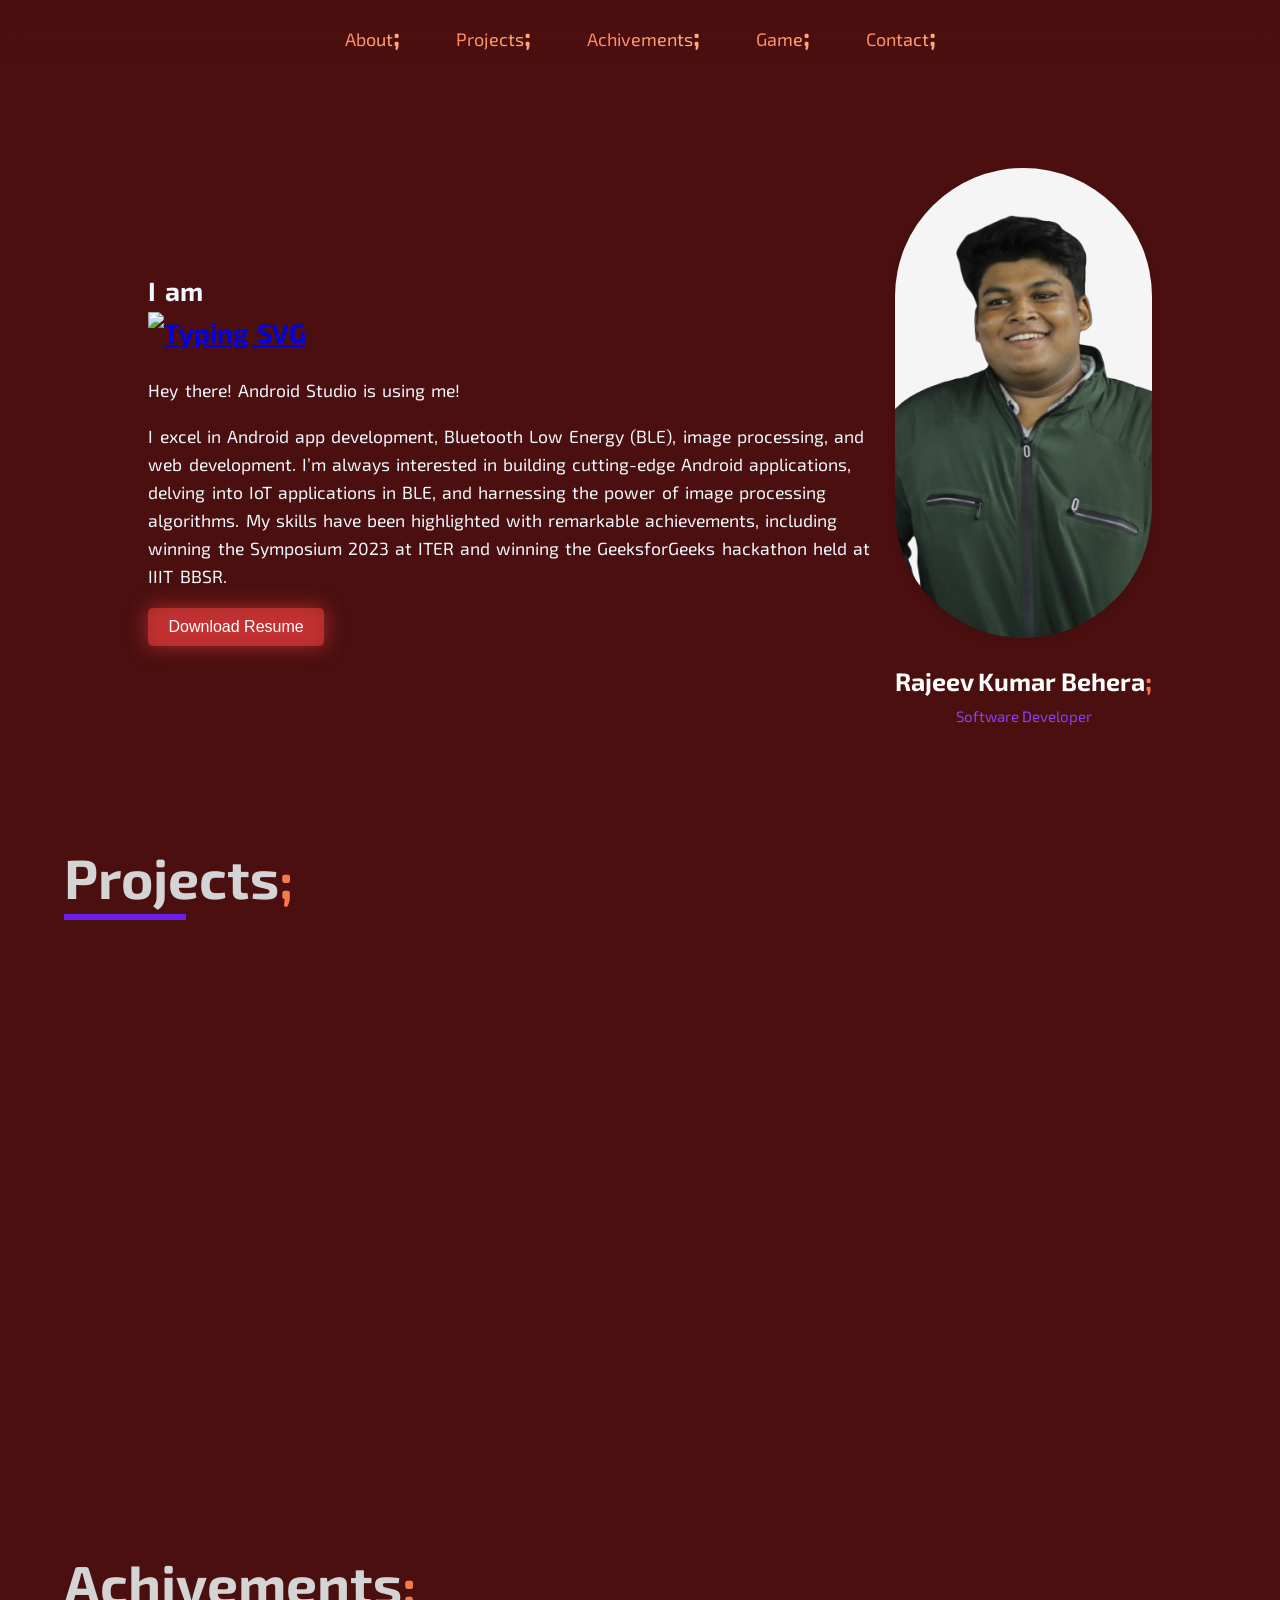
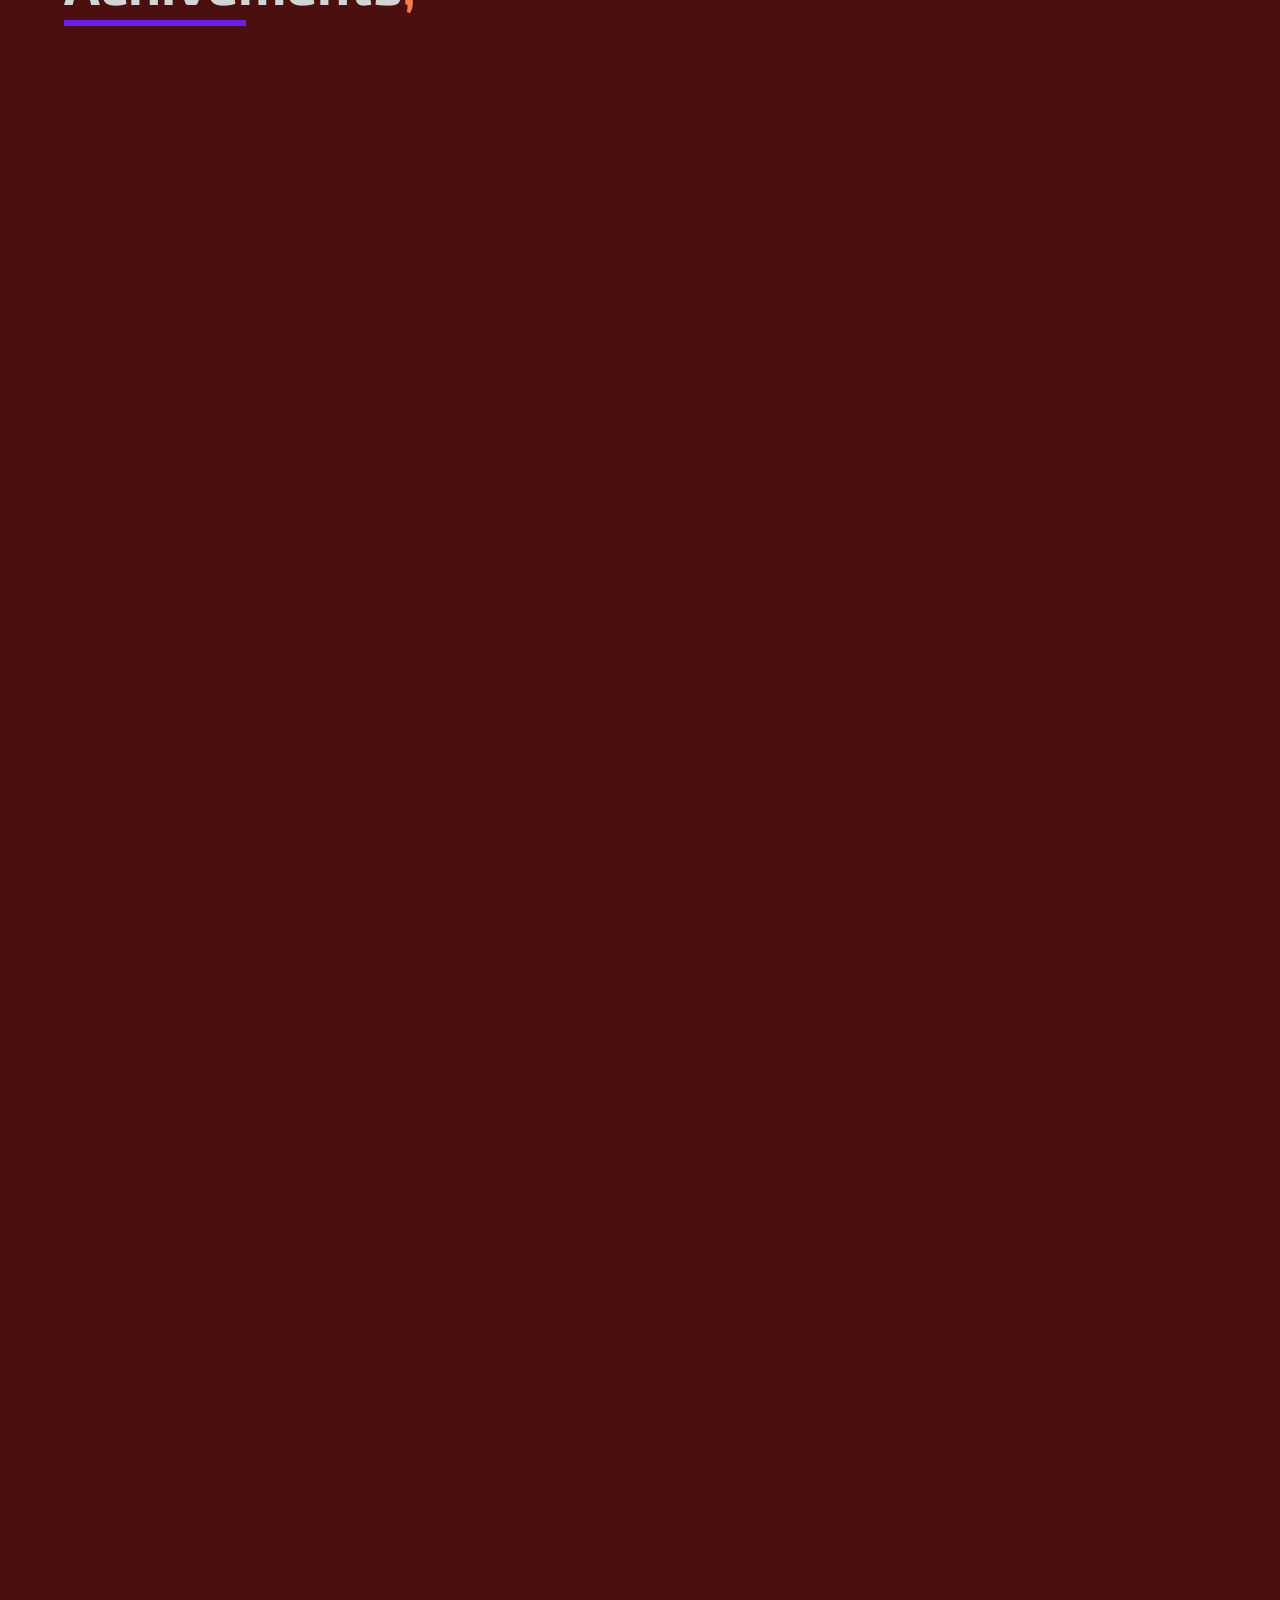
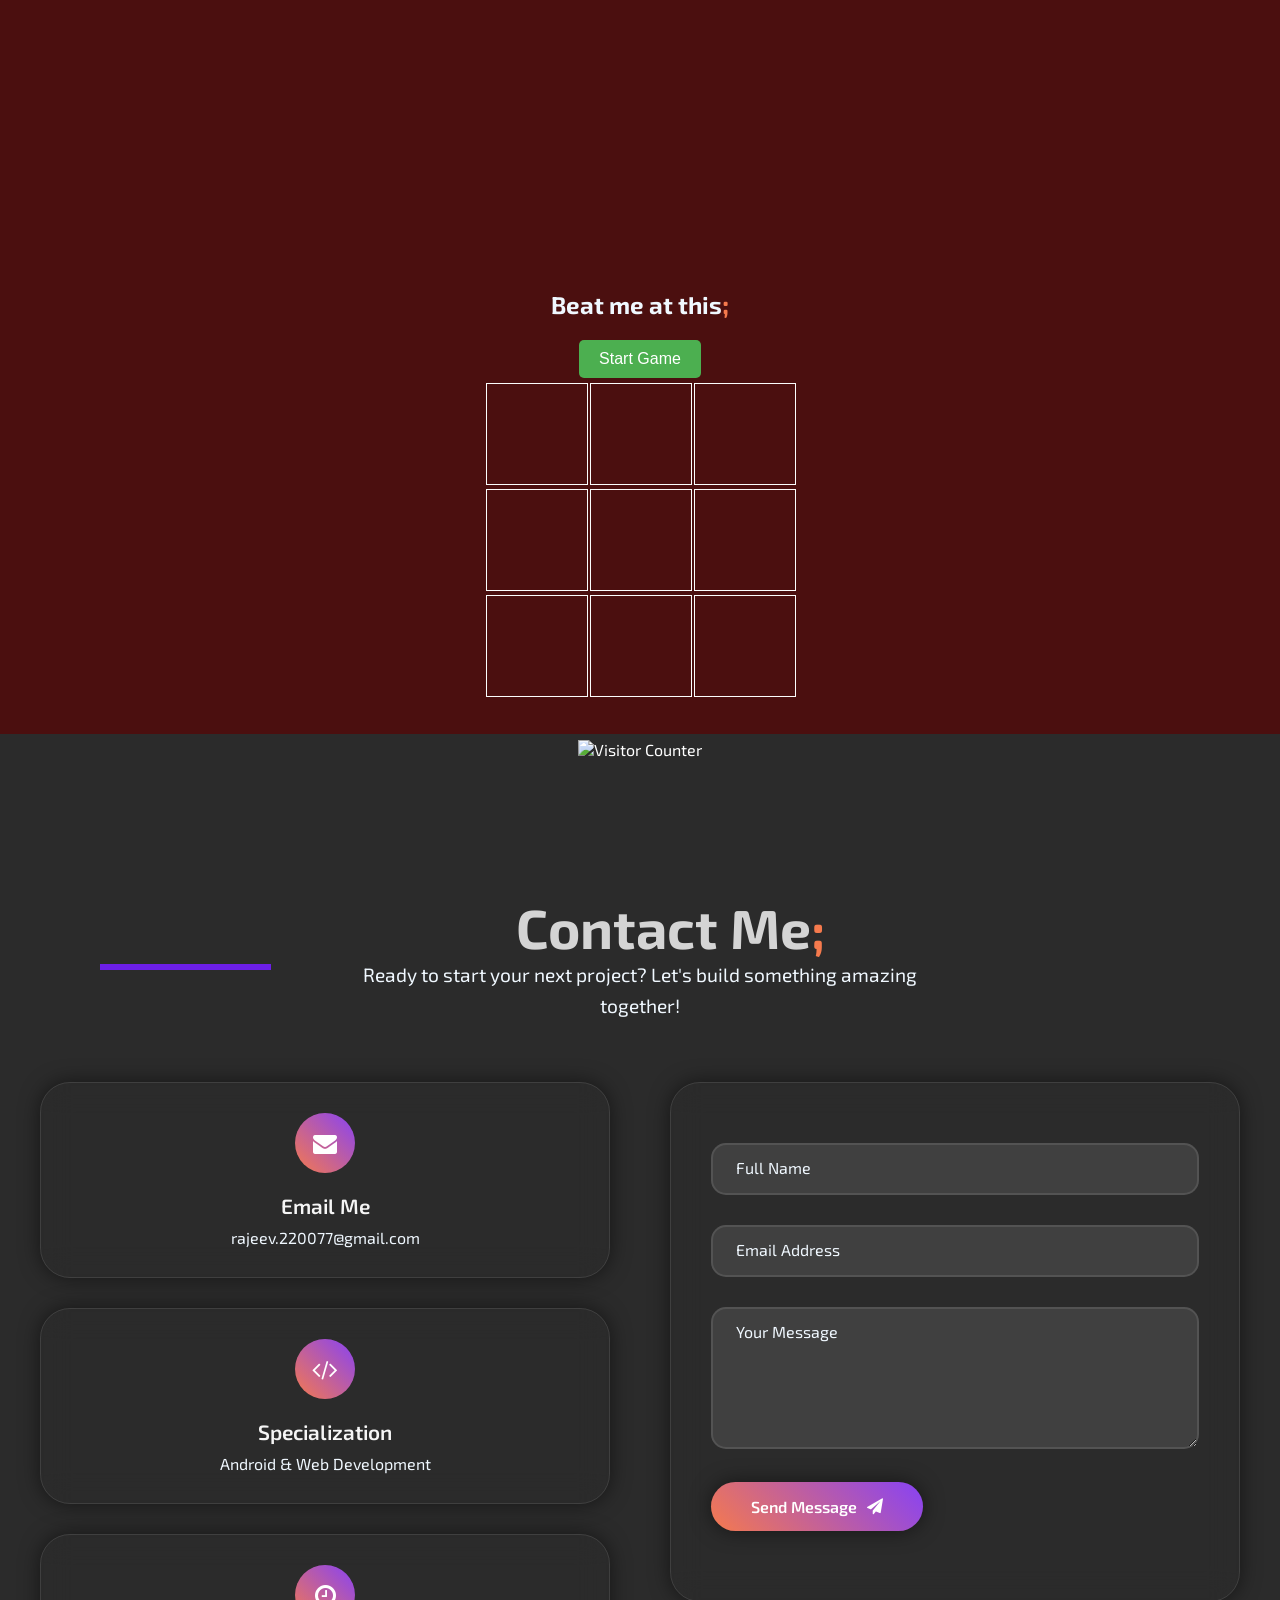
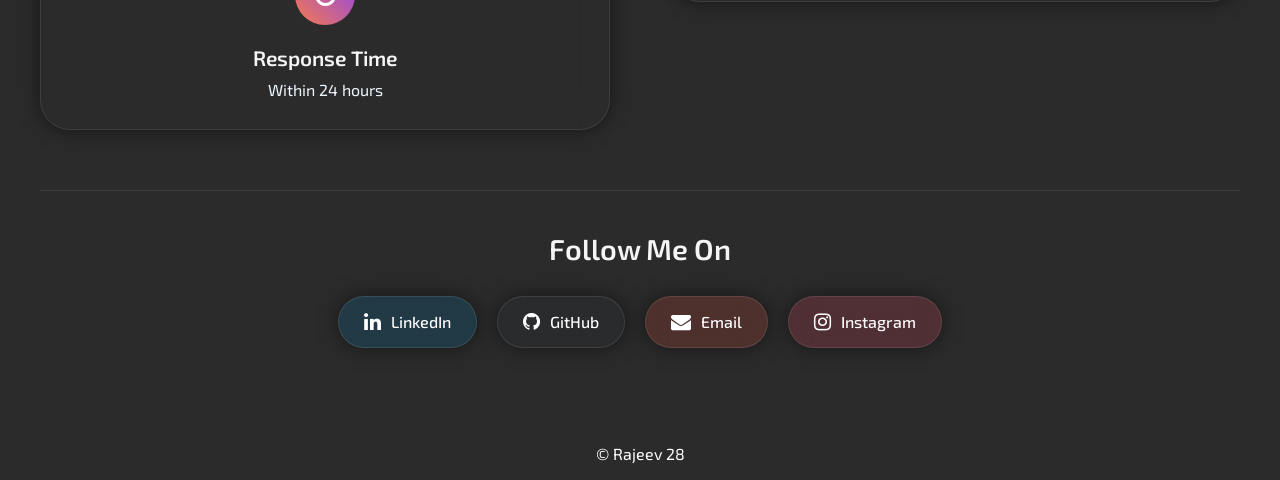
==== commit 5e5346a3: "added myself in contributors.json" ====
--- a/index.html
+++ b/index.html
@@ -18,7 +18,6 @@
       href="https://cdnjs.cloudflare.com/ajax/libs/font-awesome/4.7.0/css/font-awesome.min.css"
     />
     <link rel="stylesheet" href="./index.css" />
-    <link rel="stylesheet" href="./enhanced-styles.css" />
   </head>
   <style>
     .cursor {
@@ -107,7 +106,7 @@
           >Projects<b style="color: rgb(245, 122, 77); font-size: 28px">;</b></a
         >
         <a href="#achivements" class="cursor"
-          >Achievements<b style="color: rgb(245, 122, 77); font-size: 28px"
+          >Achivements<b style="color: rgb(245, 122, 77); font-size: 28px"
             >;</b
           ></a
         >
@@ -189,7 +188,8 @@
           <div class="image-container" id="rightSlideImage">
             <img
               src="https://firebasestorage.googleapis.com/v0/b/portfolio-2a7b9.appspot.com/o/profile.png?alt=media&token=c0d8808f-3fbb-4010-80e8-2570579a48df"
-              alt="Your Image"
+               alt=""
+              id="uploadedImage"
             />
           </div>
           <div class="image-text">
@@ -211,6 +211,7 @@
             </p>
           </div>
         </div>
+
       </div>
     </section>
     <section id="proHead">
@@ -323,7 +324,7 @@
 
     <section id="achivements" class="hero">
       <p class="Aheading">
-        Achievements<b class="semicolon">;</b>
+        Achivements<b class="semicolon">;</b>
         <span
           style="
             position: absolute;
@@ -586,9 +587,9 @@
 
       <div class="card animate-on-scroll">
         <img
-          src="imgproject\eclipse_logo.png"
+          src="https://firebasestorage.googleapis.com/v0/b/portfolio-2a7b9.appspot.com/o/skills%2FEclipse-Luna-Logo.svg.png?alt=media&token=8eca16e1-56cf-4bc6-8f46-7a052051e6d4"
           alt="Eclipse Logo"
-          class="logo
+          class="logo"
         />
         <h3>Eclipse</h3>
       </div>
@@ -690,7 +691,7 @@
 
       <div class="card animate-on-scroll">
         <img
-          src="imgproject\mysql_logo.png"
+          src="https://firebasestorage.googleapis.com/v0/b/portfolio-2a7b9.appspot.com/o/skills%2FMySQL_logo.svg.png?alt=media&token=8bbafd45-ce14-424b-8249-7e7c853ce4f5"
           alt="MySQL Logo"
           class="logo"
         />
@@ -847,16 +848,7 @@
 
                   <div class="form-group">
                     <div class="inputBox">
-                      <input 
-                        type="text" 
-                        id="name" 
-                        name="name"
-                        placeholder=" " 
-                        required 
-                        minlength="2"
-                        data-validate="name" 
-                        aria-label="Full Name"
-                        autocomplete="name" />
+                      <input type="text" id="name" placeholder=" " required />
                       <label for="name">Full Name</label>
                       <span class="input-border"></span>
                     </div>
@@ -867,12 +859,8 @@
                       <input
                         type="email"
                         id="emailid"
-                        name="email"
                         placeholder=" "
                         required
-                        data-validate="email"
-                        aria-label="Email Address"
-                        autocomplete="email"
                       />
                       <label for="emailid">Email Address</label>
                       <span class="input-border"></span>
@@ -883,13 +871,9 @@
                     <div class="inputBox">
                       <textarea
                         id="msgContent"
-                        name="message"
                         rows="6"
                         placeholder=" "
                         required
-                        minlength="10"
-                        data-validate="message"
-                        aria-label="Your Message"
                       ></textarea>
                       <label for="msgContent">Your Message</label>
                       <span class="input-border"></span>
@@ -897,16 +881,10 @@
                   </div>
 
                   <div class="form-group">
-                    <button 
-                      type="submit" 
-                      class="submit-btn"
-                      aria-label="Send Message"
-                      data-ripple="true">
+                    <button type="submit" class="submit-btn">
                       <span class="btn-text">Send Message</span>
                       <i class="fa fa-paper-plane btn-icon"></i>
-                      <span class="btn-ripple"></span>
                     </button>
-                    <p class="form-privacy-note">Your information is secure and will never be shared.</p>
                   </div>
                 </form>
               </div>
@@ -982,92 +960,20 @@
             var name = getElementVal("name");
             var emailid = getElementVal("emailid");
             var msgContent = getElementVal("msgContent");
-            
-            // Enhanced validation with better error handling
-            try {
-              // Validate name
-              if (!name) {
-                showFieldError("name", "Please enter your name");
-                return;
-              }
-              
-              // Validate email
-              if (!emailid) {
-                showFieldError("emailid", "Please enter your email");
-                return;
-              }
-              
-              // Check if email is valid
-              const emailPattern = /^[^\s@]+@[^\s@]+\.[^\s@]+$/;
-              if (!emailPattern.test(emailid)) {
-                showFieldError("emailid", "Please enter a valid email address");
-                return;
-              }
-              
-              // Validate message
-              if (!msgContent) {
-                showFieldError("msgContent", "Please enter your message");
-                return;
-              }
-              
-              // All validation passed, save the message
+
+            if (name && emailid && msgContent) {
               saveMessages(name, emailid, msgContent);
-              
-              // Show success notification
-              if (window.notificationSystem) {
-                window.notificationSystem.success("Your message has been sent successfully!");
-              } else {
-                document.querySelector(".alert").classList.add("show");
-                setTimeout(() => {
-                  document.querySelector(".alert").classList.remove("show");
-                }, 3000);
-              }
-
-              // Reset form
+
+              document.querySelector(".alert").classList.add("show");
+
+              setTimeout(() => {
+                document.querySelector(".alert").classList.remove("show");
+              }, 3000);
+
               document.getElementById("contactForm").reset();
-              
-              // Clear any error states
-              clearAllFieldErrors();
-              
-            } catch (error) {
-              console.error("Form submission error:", error);
-              
-              if (window.notificationSystem) {
-                window.notificationSystem.error("Something went wrong. Please try again.");
-              } else {
-                alert("Something went wrong. Please try again.");
-              }
+            } else {
+              alert("Please fill in all fields.");
             }
-          }
-          
-          // Helper function to show field-specific errors
-          function showFieldError(fieldId, message) {
-            const field = document.getElementById(fieldId);
-            field.classList.add("input-error");
-            
-            // Check if error message element exists
-            let errorEl = field.parentNode.querySelector(".form-error-message");
-            
-            if (!errorEl) {
-              errorEl = document.createElement("div");
-              errorEl.className = "form-error-message";
-              field.parentNode.appendChild(errorEl);
-            }
-            
-            errorEl.textContent = message;
-            errorEl.style.display = "block";
-            
-            // Focus on the field with error
-            field.focus();
-          }
-          
-          // Clear all error messages
-          function clearAllFieldErrors() {
-            const errorElements = document.querySelectorAll(".form-error-message");
-            const errorFields = document.querySelectorAll(".input-error");
-            
-            errorElements.forEach(el => el.parentNode.removeChild(el));
-            errorFields.forEach(field => field.classList.remove("input-error"));
           }
 
           const saveMessages = (name, emailid, msgContent) => {
@@ -1157,10 +1063,5 @@
     <button id="scrollToTop" class="scroll-top-btn" title="Back to Top">
       <i class="fa fa-chevron-up"></i>
     </button>
-    
-    <!-- Enhanced animation and error handling scripts -->
-    <script src="./animations.js"></script>
-    <script src="./errorHandler.js"></script>
-    <script src="./form-animations.js"></script>
   </body>
 </html>
--- a/index.css
+++ b/index.css
@@ -1284,6 +1284,7 @@
   transition: all 0.3s ease;
   resize: vertical;
   min-height: 50px;
+  box-sizing: border-box;
 }
 
 .inputBox input:focus,
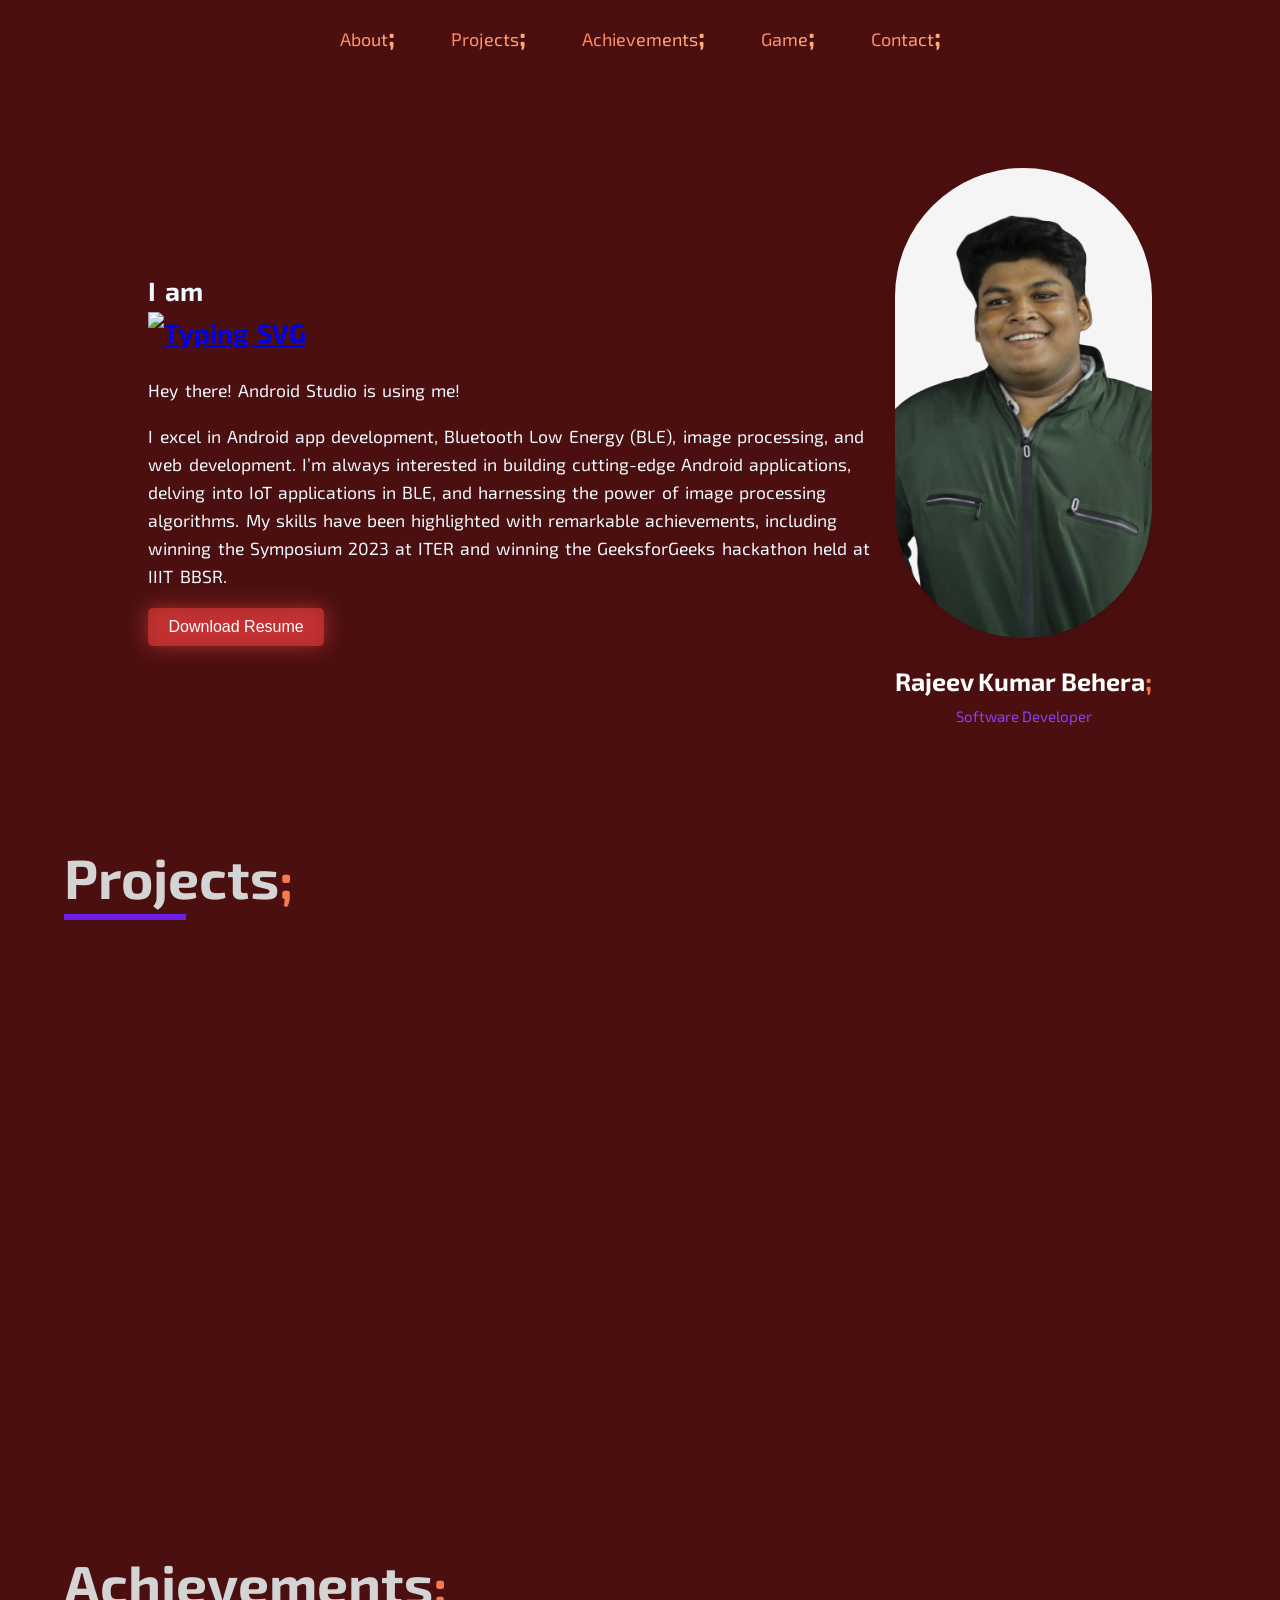
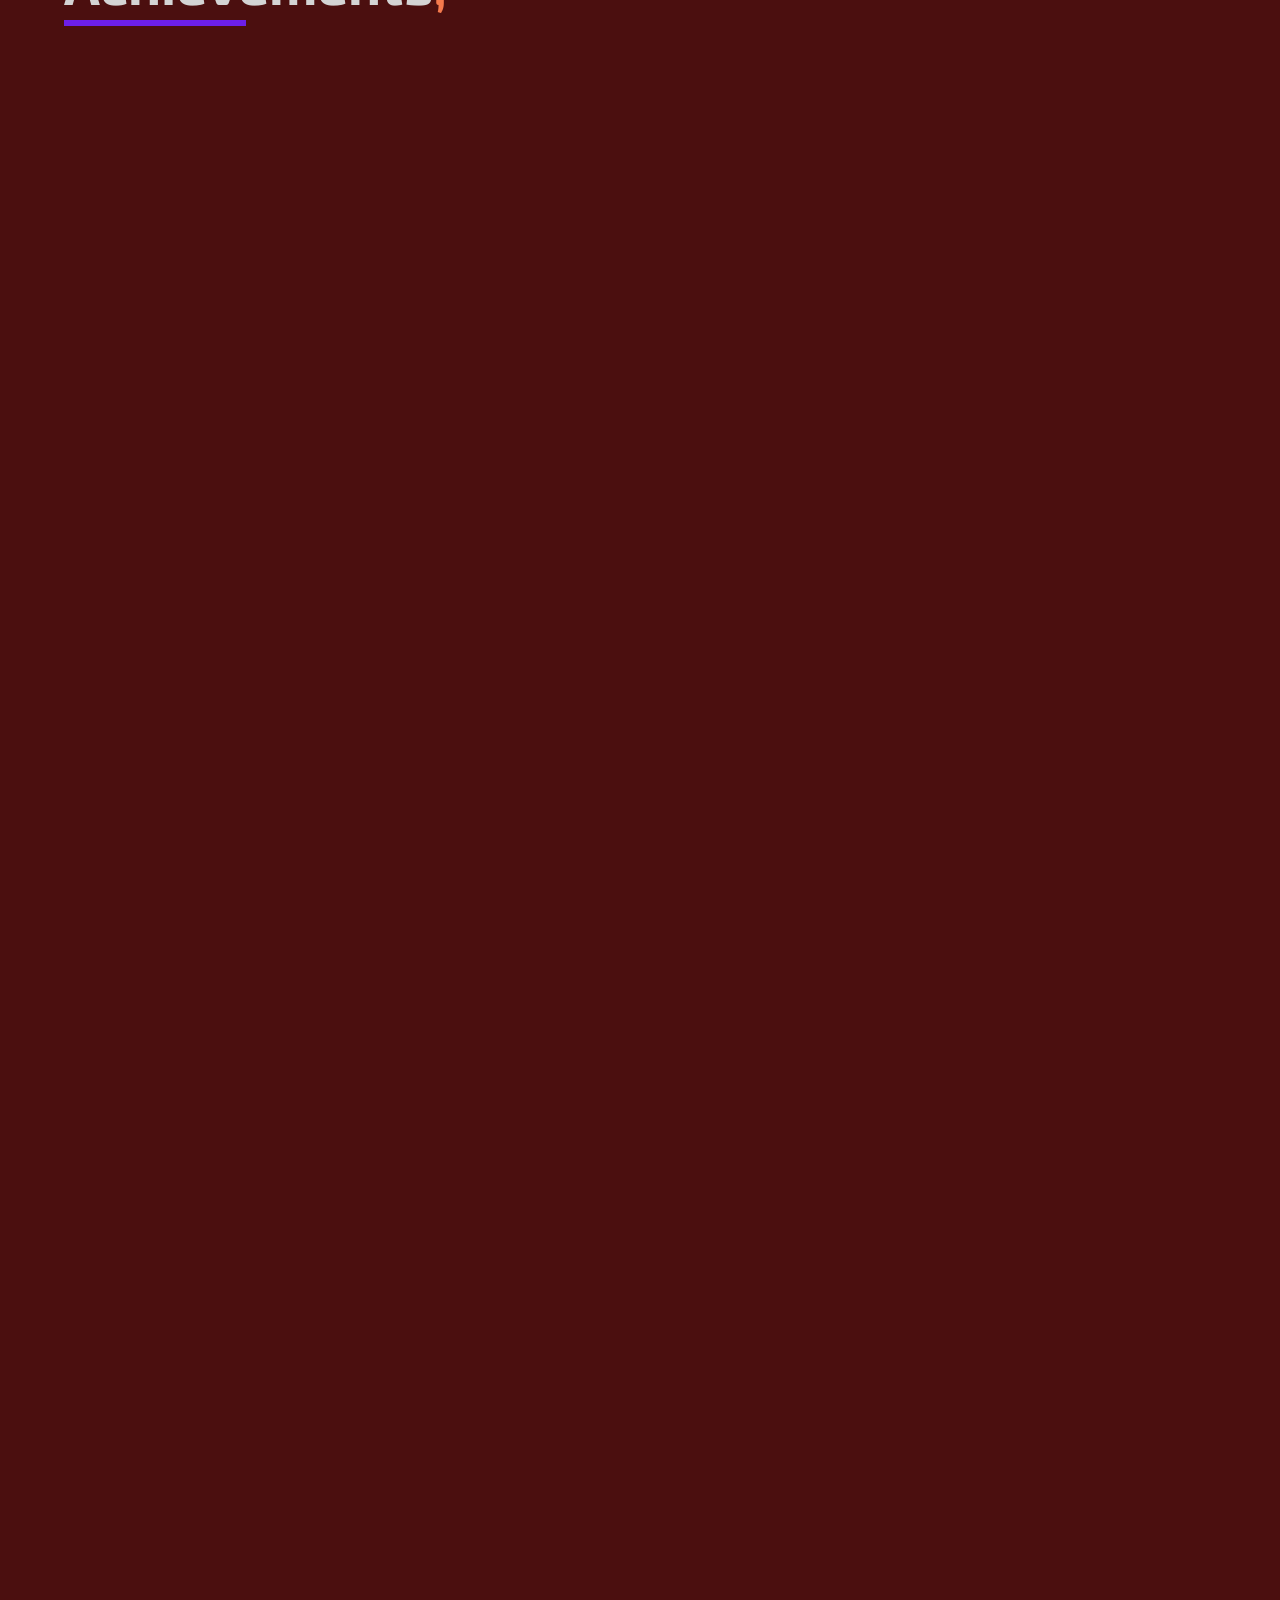
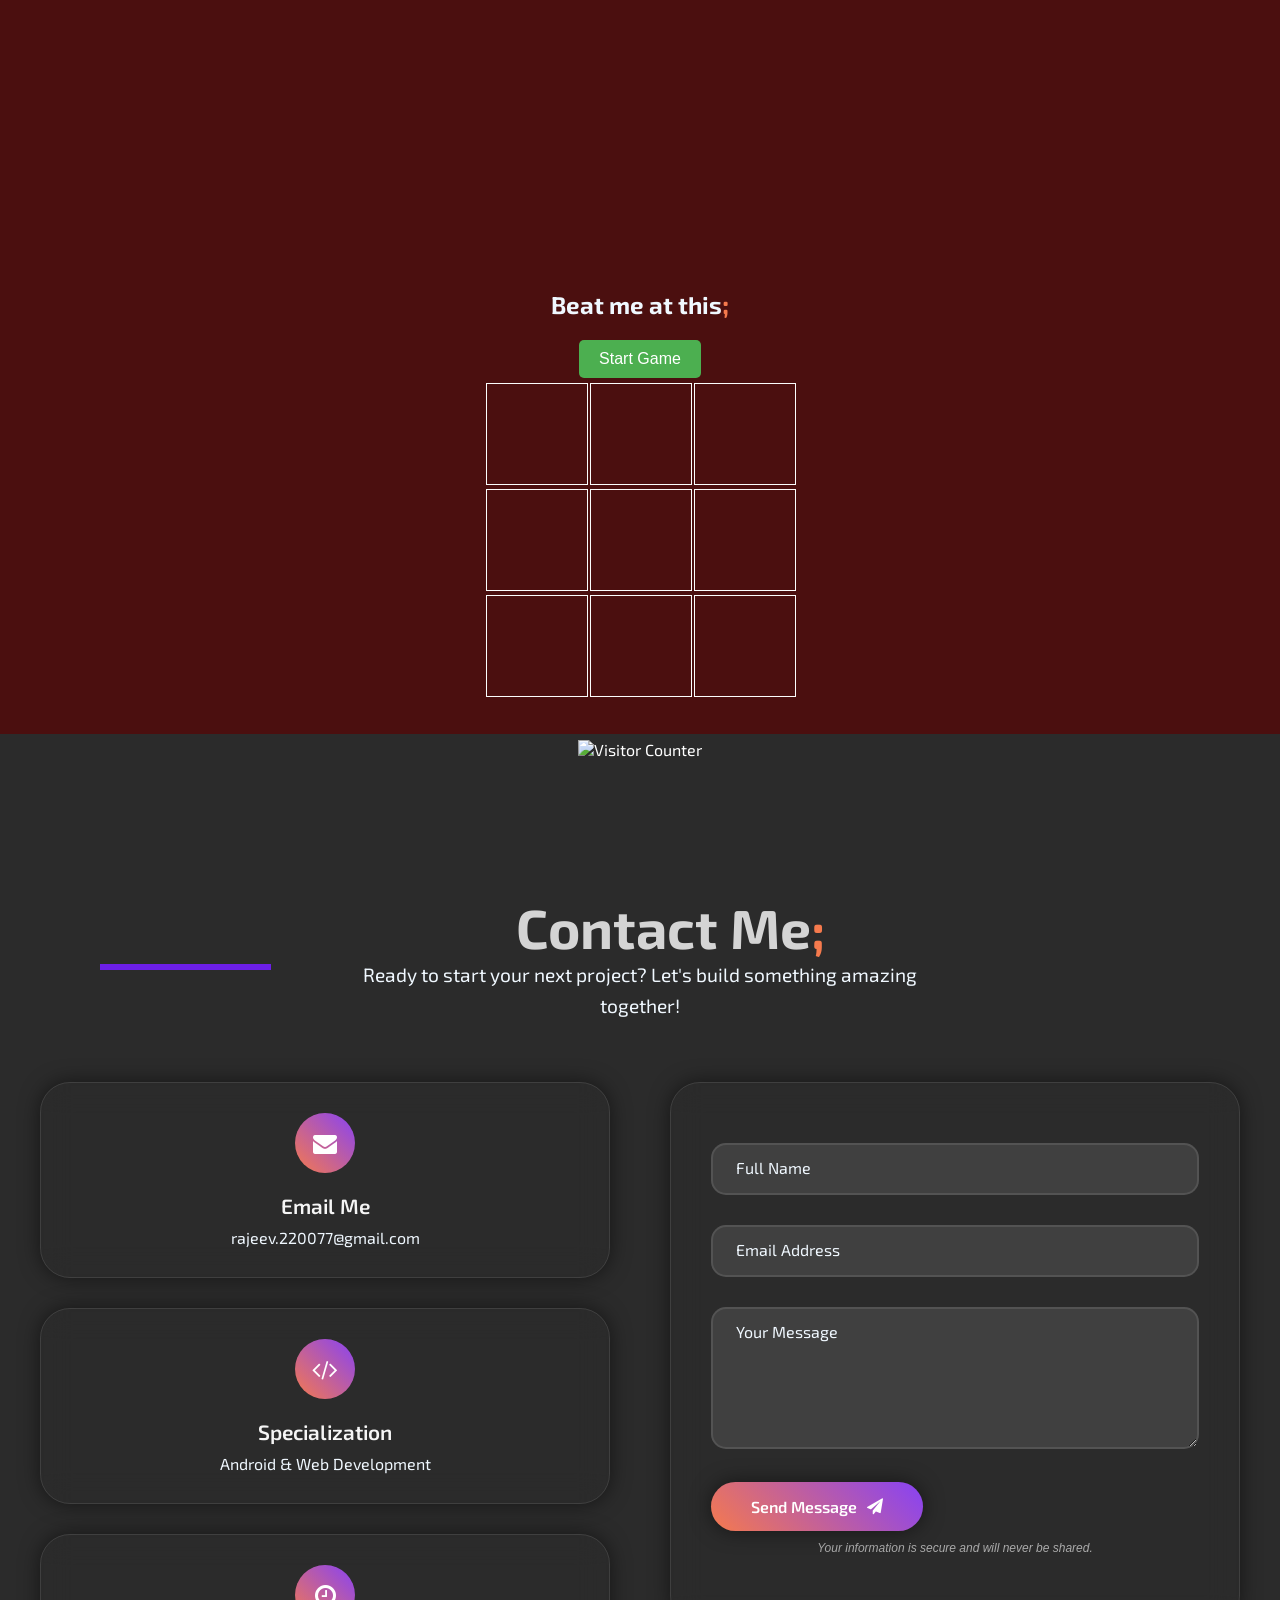
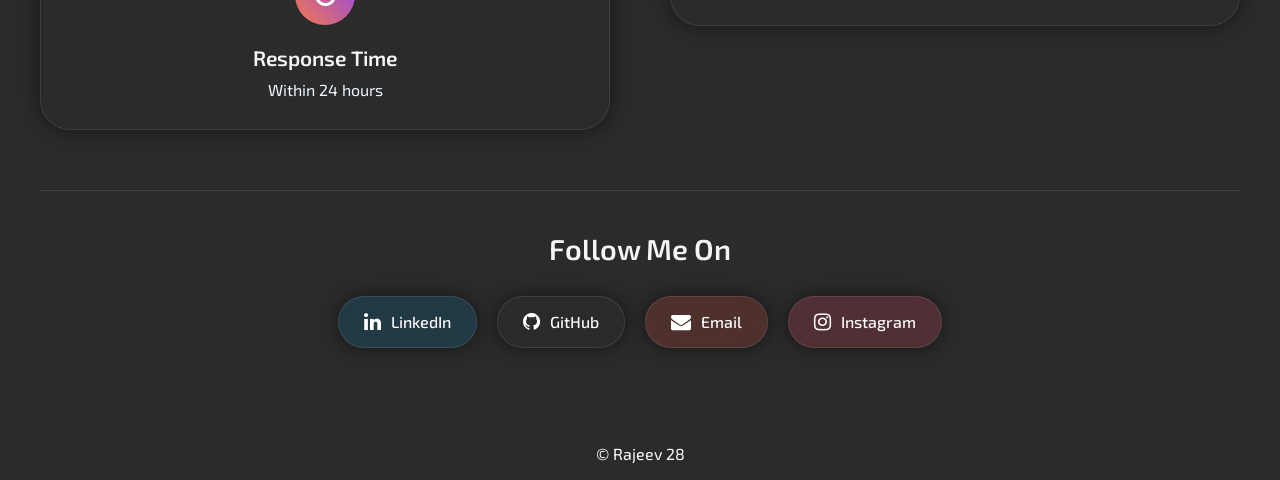
==== commit c8c46b04: "Merge branch 'main' into fix/remove-yourimage-text" ====
--- a/index.html
+++ b/index.html
@@ -18,6 +18,7 @@
       href="https://cdnjs.cloudflare.com/ajax/libs/font-awesome/4.7.0/css/font-awesome.min.css"
     />
     <link rel="stylesheet" href="./index.css" />
+    <link rel="stylesheet" href="./enhanced-styles.css" />
   </head>
   <style>
     .cursor {
@@ -106,7 +107,7 @@
           >Projects<b style="color: rgb(245, 122, 77); font-size: 28px">;</b></a
         >
         <a href="#achivements" class="cursor"
-          >Achivements<b style="color: rgb(245, 122, 77); font-size: 28px"
+          >Achievements<b style="color: rgb(245, 122, 77); font-size: 28px"
             >;</b
           ></a
         >
@@ -118,39 +119,6 @@
         >
       </div>
 
-      <!-- <section class="slider">          
-          <div class="slides">
-            <div class="item active" id="slide1">
-              <img src="https://firebasestorage.googleapis.com/v0/b/portfolio-2a7b9.appspot.com/o/memount.jpg?alt=media&token=c7bac570-567a-49d6-b694-3ad46cfb6465" alt="slide1" />
-                    <div class="text-overlay">
-                      <p>SELECT <span style="color: red;">*</span> FROM <span style="color: red;">World</span> WHERE <span style="color: red;">"Someone"</span> LIKE <span style="color: red;">"%You%"</span></p>
-                    </div>
-                </div>
-            <div class="item" id="slide2">
-              <img src="https://firebasestorage.googleapis.com/v0/b/portfolio-2a7b9.appspot.com/o/symposium1.png?alt=media&token=e22aaa8c-aa1b-42a3-9d29-a7963ab20de9" alt="slide2" />
-            </div>
-            <div class="item" id="slide3">
-              <img src="https://firebasestorage.googleapis.com/v0/b/portfolio-2a7b9.appspot.com/o/symposium2.jpg?alt=media&token=3d8b95af-8c82-4aa5-a25a-c40efa0da885"  alt="slide3" />
-            </div>
-            <div class="item" id="slide4">
-              <img src="https://firebasestorage.googleapis.com/v0/b/portfolio-2a7b9.appspot.com/o/d3fest2.jpg?alt=media&token=631ac898-55e5-4607-b956-c9afc23292d7" alt="slide4" />
-            </div>
-            <div class="item" id="slide5">
-              <img src="https://firebasestorage.googleapis.com/v0/b/portfolio-2a7b9.appspot.com/o/IMG-20230425-WA0033.jpg?alt=media&token=070928e4-83df-4efd-a2ce-7780d3ce3b65" alt="slide5" />
-            </div>
-            <div class="item" id="slide6">
-              <img src="https://firebasestorage.googleapis.com/v0/b/portfolio-2a7b9.appspot.com/o/innovateodisha.jpg?alt=media&token=6321fbe6-f1d9-49c7-9c74-2c6b6a721ed6" alt="slide6" />
-            </div>
-          </div>
-          <div class="buttons" >
-            <i onclick="slider('slide1')" class="" aria-hidden="true">o</i>
-            <i onclick="slider('slide2')" class="" aria-hidden="true">o</i>
-            <i onclick="slider('slide3')" class="" aria-hidden="true">o</i>
-            <i onclick="slider('slide4')" class="" aria-hidden="true">o</i>
-            <i onclick="slider('slide5')" class="" aria-hidden="true">o</i>
-            <i onclick="slider('slide6')" class="" aria-hidden="true">o</i>
-          </div>
-        </section> -->
     </header>
 
     <section id="home">
@@ -324,7 +292,7 @@
 
     <section id="achivements" class="hero">
       <p class="Aheading">
-        Achivements<b class="semicolon">;</b>
+        Achievements<b class="semicolon">;</b>
         <span
           style="
             position: absolute;
@@ -551,9 +519,7 @@
 
       <div class="card animate-on-scroll">
         <img
-          src="https://firebasestorage.googleapis.com/v0/b/portfolio-2a7b9.appspot.com/o/skills%2FAndroid_robot_(2014-2019).svg.png?alt=media&token=35d20daf-0310-45c8-8405-2a424b10c387"
-          alt="Android Logo"
-          class="logo"
+          src="imgproject\AndroidLogo.svg" alt="Android Logo" class="logo"
         />
         <h3>Android</h3>
       </div>
@@ -578,8 +544,7 @@
 
       <div class="card animate-on-scroll">
         <img
-          src="https://firebasestorage.googleapis.com/v0/b/portfolio-2a7b9.appspot.com/o/skills%2FVisual_Studio_Icon_2022.svg.png?alt=media&token=54b70743-1c45-4cca-81b4-435ce8186dff"
-          alt="Visual Studio Code Logo"
+          src="imgproject\VSCodeLogo.jpeg" alt="Visual Studio Code Logo"
           class="logo"
         />
         <h3>Visual Studio Code</h3>
@@ -587,9 +552,9 @@
 
       <div class="card animate-on-scroll">
         <img
-          src="https://firebasestorage.googleapis.com/v0/b/portfolio-2a7b9.appspot.com/o/skills%2FEclipse-Luna-Logo.svg.png?alt=media&token=8eca16e1-56cf-4bc6-8f46-7a052051e6d4"
+          src="imgproject\eclipse_logo.png"
           alt="Eclipse Logo"
-          class="logo"
+          class="logo
         />
         <h3>Eclipse</h3>
       </div>
@@ -605,8 +570,7 @@
 
       <div class="card animate-on-scroll">
         <img
-          src="https://firebasestorage.googleapis.com/v0/b/portfolio-2a7b9.appspot.com/o/skills%2F800px-Figma-logo.svg.png?alt=media&token=a8e44a31-b677-4f96-8d71-7ab601e6c168"
-          alt="Figma Logo"
+          src="imgproject\FigmaLogo.jpeg" alt="Figma Logo"
           class="logo"
         />
         <h3>Figma</h3>
@@ -614,7 +578,7 @@
 
       <div class="card animate-on-scroll">
         <img
-          src="https://firebasestorage.googleapis.com/v0/b/portfolio-2a7b9.appspot.com/o/skills%2FAndroid_Studio_Logo_(2023).svg.png?alt=media&token=65b38acb-0e46-4d93-9c7c-04ff2a1b6460"
+          src="imgproject\AndroidSTudio.jpg"
           alt="Android Studio Logo"
           class="logo"
         />
@@ -691,7 +655,7 @@
 
       <div class="card animate-on-scroll">
         <img
-          src="https://firebasestorage.googleapis.com/v0/b/portfolio-2a7b9.appspot.com/o/skills%2FMySQL_logo.svg.png?alt=media&token=8bbafd45-ce14-424b-8249-7e7c853ce4f5"
+          src="imgproject\mysql_logo.png"
           alt="MySQL Logo"
           class="logo"
         />
@@ -848,7 +812,16 @@
 
                   <div class="form-group">
                     <div class="inputBox">
-                      <input type="text" id="name" placeholder=" " required />
+                      <input 
+                        type="text" 
+                        id="name" 
+                        name="name"
+                        placeholder=" " 
+                        required 
+                        minlength="2"
+                        data-validate="name" 
+                        aria-label="Full Name"
+                        autocomplete="name" />
                       <label for="name">Full Name</label>
                       <span class="input-border"></span>
                     </div>
@@ -859,8 +832,12 @@
                       <input
                         type="email"
                         id="emailid"
+                        name="email"
                         placeholder=" "
                         required
+                        data-validate="email"
+                        aria-label="Email Address"
+                        autocomplete="email"
                       />
                       <label for="emailid">Email Address</label>
                       <span class="input-border"></span>
@@ -871,9 +848,13 @@
                     <div class="inputBox">
                       <textarea
                         id="msgContent"
+                        name="message"
                         rows="6"
                         placeholder=" "
                         required
+                        minlength="10"
+                        data-validate="message"
+                        aria-label="Your Message"
                       ></textarea>
                       <label for="msgContent">Your Message</label>
                       <span class="input-border"></span>
@@ -881,10 +862,16 @@
                   </div>
 
                   <div class="form-group">
-                    <button type="submit" class="submit-btn">
+                    <button 
+                      type="submit" 
+                      class="submit-btn"
+                      aria-label="Send Message"
+                      data-ripple="true">
                       <span class="btn-text">Send Message</span>
                       <i class="fa fa-paper-plane btn-icon"></i>
+                      <span class="btn-ripple"></span>
                     </button>
+                    <p class="form-privacy-note">Your information is secure and will never be shared.</p>
                   </div>
                 </form>
               </div>
@@ -933,14 +920,14 @@
         <script src="https://www.gstatic.com/firebasejs/7.14.1/firebase-database.js"></script>
         <script defer>
           const firebaseConfig = {
-            apiKey: "",
-            authDomain: "",
-            databaseURL: "",
-            projectId: "",
-            storageBucket: "",
-            messagingSenderId: "",
-            appId: "",
-            measurementId: "",
+           apiKey: "AIzaSyASYIx-1VTxdKXHYBnZA2LLLQFgnrYUya0",
+          authDomain: "portfolio-2a7b9.firebaseapp.com",
+          databaseURL: "https://portfolio-2a7b9-default-rtdb.firebaseio.com",
+          projectId: "portfolio-2a7b9",
+          storageBucket: "portfolio-2a7b9.appspot.com",
+          messagingSenderId: "598365410181",
+          appId: "1:598365410181:web:972b00285c63054b53aaec",
+          measurementId: "G-L9JJF5KW1C"
           };
           if (!firebase.apps.length) {
             firebase.initializeApp(firebaseConfig);
@@ -960,20 +947,92 @@
             var name = getElementVal("name");
             var emailid = getElementVal("emailid");
             var msgContent = getElementVal("msgContent");
-
-            if (name && emailid && msgContent) {
+            
+            // Enhanced validation with better error handling
+            try {
+              // Validate name
+              if (!name) {
+                showFieldError("name", "Please enter your name");
+                return;
+              }
+              
+              // Validate email
+              if (!emailid) {
+                showFieldError("emailid", "Please enter your email");
+                return;
+              }
+              
+              // Check if email is valid
+              const emailPattern = /^[^\s@]+@[^\s@]+\.[^\s@]+$/;
+              if (!emailPattern.test(emailid)) {
+                showFieldError("emailid", "Please enter a valid email address");
+                return;
+              }
+              
+              // Validate message
+              if (!msgContent) {
+                showFieldError("msgContent", "Please enter your message");
+                return;
+              }
+              
+              // All validation passed, save the message
               saveMessages(name, emailid, msgContent);
-
-              document.querySelector(".alert").classList.add("show");
-
-              setTimeout(() => {
-                document.querySelector(".alert").classList.remove("show");
-              }, 3000);
-
+              
+              // Show success notification
+              if (window.notificationSystem) {
+                window.notificationSystem.success("Your message has been sent successfully!");
+              } else {
+                document.querySelector(".alert").classList.add("show");
+                setTimeout(() => {
+                  document.querySelector(".alert").classList.remove("show");
+                }, 3000);
+              }
+
+              // Reset form
               document.getElementById("contactForm").reset();
-            } else {
-              alert("Please fill in all fields.");
+              
+              // Clear any error states
+              clearAllFieldErrors();
+              
+            } catch (error) {
+              console.error("Form submission error:", error);
+              
+              if (window.notificationSystem) {
+                window.notificationSystem.error("Something went wrong. Please try again.");
+              } else {
+                alert("Something went wrong. Please try again.");
+              }
             }
+          }
+          
+          // Helper function to show field-specific errors
+          function showFieldError(fieldId, message) {
+            const field = document.getElementById(fieldId);
+            field.classList.add("input-error");
+            
+            // Check if error message element exists
+            let errorEl = field.parentNode.querySelector(".form-error-message");
+            
+            if (!errorEl) {
+              errorEl = document.createElement("div");
+              errorEl.className = "form-error-message";
+              field.parentNode.appendChild(errorEl);
+            }
+            
+            errorEl.textContent = message;
+            errorEl.style.display = "block";
+            
+            // Focus on the field with error
+            field.focus();
+          }
+          
+          // Clear all error messages
+          function clearAllFieldErrors() {
+            const errorElements = document.querySelectorAll(".form-error-message");
+            const errorFields = document.querySelectorAll(".input-error");
+            
+            errorElements.forEach(el => el.parentNode.removeChild(el));
+            errorFields.forEach(field => field.classList.remove("input-error"));
           }
 
           const saveMessages = (name, emailid, msgContent) => {
@@ -1063,5 +1122,10 @@
     <button id="scrollToTop" class="scroll-top-btn" title="Back to Top">
       <i class="fa fa-chevron-up"></i>
     </button>
+    
+    <!-- Enhanced animation and error handling scripts -->
+    <script src="./animations.js"></script>
+    <script src="./errorHandler.js"></script>
+    <script src="./form-animations.js"></script>
   </body>
 </html>
--- a/enhanced-styles.css
+++ b/enhanced-styles.css
@@ -0,0 +1,408 @@
+/* 
+ * Enhanced Animation and Error Handling Styles
+ * This file contains CSS for improved animations and error messages
+ */
+
+/* ----- ANIMATION UTILITIES ----- */
+
+/* Different animation speeds */
+.animate-fast {
+  animation-duration: 0.5s !important;
+}
+
+.animate-medium {
+  animation-duration: 0.8s !important;
+}
+
+.animate-slow {
+  animation-duration: 1.2s !important;
+}
+
+/* Staggered animations delay */
+.stagger-animation:nth-child(1) { animation-delay: 0.1s; }
+.stagger-animation:nth-child(2) { animation-delay: 0.2s; }
+.stagger-animation:nth-child(3) { animation-delay: 0.3s; }
+.stagger-animation:nth-child(4) { animation-delay: 0.4s; }
+.stagger-animation:nth-child(5) { animation-delay: 0.5s; }
+.stagger-animation:nth-child(6) { animation-delay: 0.15s; }
+.stagger-animation:nth-child(7) { animation-delay: 0.25s; }
+.stagger-animation:nth-child(8) { animation-delay: 0.35s; }
+.stagger-animation:nth-child(9) { animation-delay: 0.45s; }
+.stagger-animation:nth-child(n+10) { animation-delay: 0.2s; }
+
+/* Enhanced animation keyframes */
+@keyframes floatAnimation {
+  0%, 100% { transform: translateY(0); }
+  50% { transform: translateY(-10px); }
+}
+
+@keyframes shimmer {
+  0% { background-position: -200% 0; }
+  100% { background-position: 200% 0; }
+}
+
+@keyframes rotateIn {
+  from { transform: rotate(-45deg) scale(0.5); opacity: 0; }
+  to { transform: rotate(0) scale(1); opacity: 1; }
+}
+
+@keyframes pulse {
+  0%, 100% { transform: scale(1); }
+  50% { transform: scale(1.05); }
+}
+
+@keyframes modalPop {
+  0% { transform: scale(0.8); opacity: 0; }
+  40% { transform: scale(1.1); }
+  70% { transform: scale(0.95); }
+  100% { transform: scale(1); opacity: 1; }
+}
+
+@keyframes fadeIn {
+  from { opacity: 0; }
+  to { opacity: 1; }
+}
+
+@keyframes fadeOut {
+  from { opacity: 1; }
+  to { opacity: 0; }
+}
+
+@keyframes slideUpIn {
+  from { transform: translateY(30px); opacity: 0; }
+  to { transform: translateY(0); opacity: 1; }
+}
+
+@keyframes slideDownIn {
+  from { transform: translateY(-30px); opacity: 0; }
+  to { transform: translateY(0); opacity: 1; }
+}
+
+@keyframes slideLeftIn {
+  from { transform: translateX(-50px); opacity: 0; }
+  to { transform: translateX(0); opacity: 1; }
+}
+
+@keyframes slideRightIn {
+  from { transform: translateX(50px); opacity: 0; }
+  to { transform: translateX(0); opacity: 1; }
+}
+
+/* ----- ENHANCED PAGE TRANSITIONS ----- */
+
+/* Initial body state (before JS loads) */
+body {
+  opacity: 0;
+  transition: opacity 0.8s ease-in-out;
+}
+
+/* After JS loads and adds this class */
+body.page-loaded {
+  opacity: 1;
+}
+
+/* ----- SCROLL INDICATOR ----- */
+
+.scroll-indicator {
+  position: fixed;
+  top: 0;
+  left: 0;
+  height: 3px;
+  width: 0;
+  background: linear-gradient(90deg, rgb(245, 122, 77), #8742F5);
+  z-index: 9999;
+  transition: width 0.3s ease;
+}
+
+/* ----- ENHANCED SCROLL TO TOP BUTTON ----- */
+
+.scroll-top-btn {
+  display: none;
+  position: fixed;
+  bottom: 30px;
+  right: 30px;
+  width: 50px;
+  height: 50px;
+  border-radius: 50%;
+  background: linear-gradient(45deg, rgb(245, 122, 77), #8742F5);
+  color: white;
+  justify-content: center;
+  align-items: center;
+  cursor: pointer;
+  opacity: 0;
+  box-shadow: 0 4px 20px rgba(245, 122, 77, 0.3);
+  transition: all 0.3s ease;
+  z-index: 1000;
+  backdrop-filter: blur(10px);
+}
+
+.scroll-top-btn:hover {
+  transform: translateY(-3px) scale(1.1);
+  box-shadow: 0 8px 25px rgba(245, 122, 77, 0.7);
+  background: linear-gradient(45deg, rgb(255, 140, 90), #9c5aff);
+}
+
+.scroll-top-btn.show {
+  display: flex;
+  animation: fadeInUp 0.3s ease forwards;
+}
+
+.scroll-top-btn.hide {
+  animation: fadeOutDown 0.3s ease forwards;
+}
+
+/* ----- PARALLAX ELEMENTS ----- */
+
+.parallax {
+  will-change: transform;
+  transform: translateZ(0);
+  backface-visibility: hidden;
+}
+
+/* ----- ENHANCED CARD ANIMATIONS ----- */
+
+.card {
+  transition: all 0.4s cubic-bezier(0.175, 0.885, 0.32, 1.275);
+  will-change: transform;
+}
+
+.card.animate {
+  animation: fadeIn 0.6s ease forwards, slideUpIn 0.7s ease forwards;
+}
+
+.card:hover {
+  transform: translateY(-10px) scale(1.03);
+  box-shadow: 0 15px 30px rgba(0, 0, 0, 0.2);
+}
+
+/* ----- PROJECT ANIMATIONS ----- */
+
+.project.animate:nth-child(odd) {
+  animation: slideLeftIn 0.8s ease-in-out forwards;
+}
+
+.project.animate:nth-child(even) {
+  animation: slideRightIn 0.8s ease-in-out forwards;
+}
+
+/* ----- ACHIEVEMENT CARD ANIMATIONS ----- */
+
+.achievement-card {
+  transition: all 0.5s cubic-bezier(0.175, 0.885, 0.32, 1.275);
+  overflow: hidden;
+  will-change: transform;
+}
+
+.achievement-card:hover {
+  transform: translateY(-5px);
+  box-shadow: 0 15px 30px rgba(0, 0, 0, 0.3);
+}
+
+.achievement-card img {
+  transition: all 0.7s ease-in-out;
+}
+
+.achievement-card:hover img {
+  transform: scale(1.05);
+}
+
+/* ----- SOCIAL LINK ANIMATIONS ----- */
+
+.social-link {
+  transition: all 0.3s cubic-bezier(0.68, -0.55, 0.27, 1.55);
+}
+
+.social-link:hover {
+  transform: translateY(-5px) rotate(5deg) scale(1.2);
+}
+
+/* ----- ERROR HANDLING & FORM VALIDATION STYLES ----- */
+
+/* Form error messages */
+.form-error-message {
+  color: #ff3d57;
+  font-size: 0.85rem;
+  margin-top: 5px;
+  display: none;
+  padding-left: 5px;
+  font-weight: 500;
+  animation: fadeIn 0.3s ease forwards;
+}
+
+/* Input styling for error state */
+.input-error {
+  border-color: #ff3d57 !important;
+  background-color: rgba(255, 61, 87, 0.05) !important;
+  box-shadow: 0 0 10px rgba(255, 61, 87, 0.1) !important;
+}
+
+.input-error:focus {
+  border-color: #ff3d57 !important;
+}
+
+/* Enhanced notification system */
+.notification-container {
+  position: fixed;
+  z-index: 9999;
+  max-width: 350px;
+  width: 100%;
+}
+
+.notification-container.top-right {
+  top: 20px;
+  right: 20px;
+}
+
+.notification-container.top-left {
+  top: 20px;
+  left: 20px;
+}
+
+.notification-container.bottom-right {
+  bottom: 20px;
+  right: 20px;
+}
+
+.notification-container.bottom-left {
+  bottom: 20px;
+  left: 20px;
+}
+
+.notification {
+  background: rgba(30, 30, 30, 0.9);
+  color: white;
+  border-radius: 8px;
+  padding: 15px;
+  margin-bottom: 10px;
+  display: flex;
+  align-items: flex-start;
+  box-shadow: 0 5px 15px rgba(0, 0, 0, 0.3);
+  transform: translateY(-20px);
+  opacity: 0;
+  transition: transform 0.3s ease, opacity 0.3s ease;
+  backdrop-filter: blur(10px);
+  border-left: 4px solid #555;
+}
+
+.notification.show {
+  transform: translateY(0);
+  opacity: 1;
+}
+
+.notification.hiding {
+  transform: translateY(-20px);
+  opacity: 0;
+}
+
+.notification-success {
+  border-left-color: #4caf50;
+}
+
+.notification-error {
+  border-left-color: #ff3d57;
+}
+
+.notification-warning {
+  border-left-color: #ff9800;
+}
+
+.notification-info {
+  border-left-color: #2196f3;
+}
+
+.notification-icon {
+  margin-right: 15px;
+  font-size: 20px;
+}
+
+.notification-success .notification-icon {
+  color: #4caf50;
+}
+
+.notification-error .notification-icon {
+  color: #ff3d57;
+}
+
+.notification-warning .notification-icon {
+  color: #ff9800;
+}
+
+.notification-info .notification-icon {
+  color: #2196f3;
+}
+
+.notification-content {
+  flex: 1;
+}
+
+.notification-close {
+  background: none;
+  border: none;
+  color: rgba(255, 255, 255, 0.5);
+  font-size: 20px;
+  cursor: pointer;
+  padding: 0;
+  margin-left: 10px;
+  transition: color 0.3s ease;
+}
+
+.notification-close:hover {
+  color: white;
+}
+
+.notification-progress {
+  position: absolute;
+  bottom: 0;
+  left: 0;
+  height: 3px;
+  width: 100%;
+  background: rgba(255, 255, 255, 0.3);
+}
+
+/* ----- LOADING SCREEN ENHANCEMENTS ----- */
+
+.loading-screen {
+  background: linear-gradient(135deg, #121212 0%, #1e1e1e 100%);
+  display: flex;
+  flex-direction: column;
+  align-items: center;
+  justify-content: center;
+}
+
+.loading-screen:after {
+  content: '';
+  position: absolute;
+  width: 40px;
+  height: 40px;
+  border: 3px solid rgba(245, 122, 77, 0.3);
+  border-top-color: rgb(245, 122, 77);
+  border-radius: 50%;
+  animation: loader-spin 1s linear infinite;
+  margin-top: 60px;
+}
+
+@keyframes loader-spin {
+  to { transform: rotate(360deg); }
+}
+
+/* ----- RESPONSIVE ADJUSTMENTS ----- */
+
+@media (max-width: 768px) {
+  .notification-container {
+    max-width: 90%;
+    width: 90%;
+    right: 5%;
+    left: 5%;
+  }
+  
+  .scroll-top-btn {
+    bottom: 20px;
+    right: 20px;
+    width: 45px;
+    height: 45px;
+  }
+  
+  .achievement-card:hover {
+    transform: translateY(-3px);
+  }
+}
